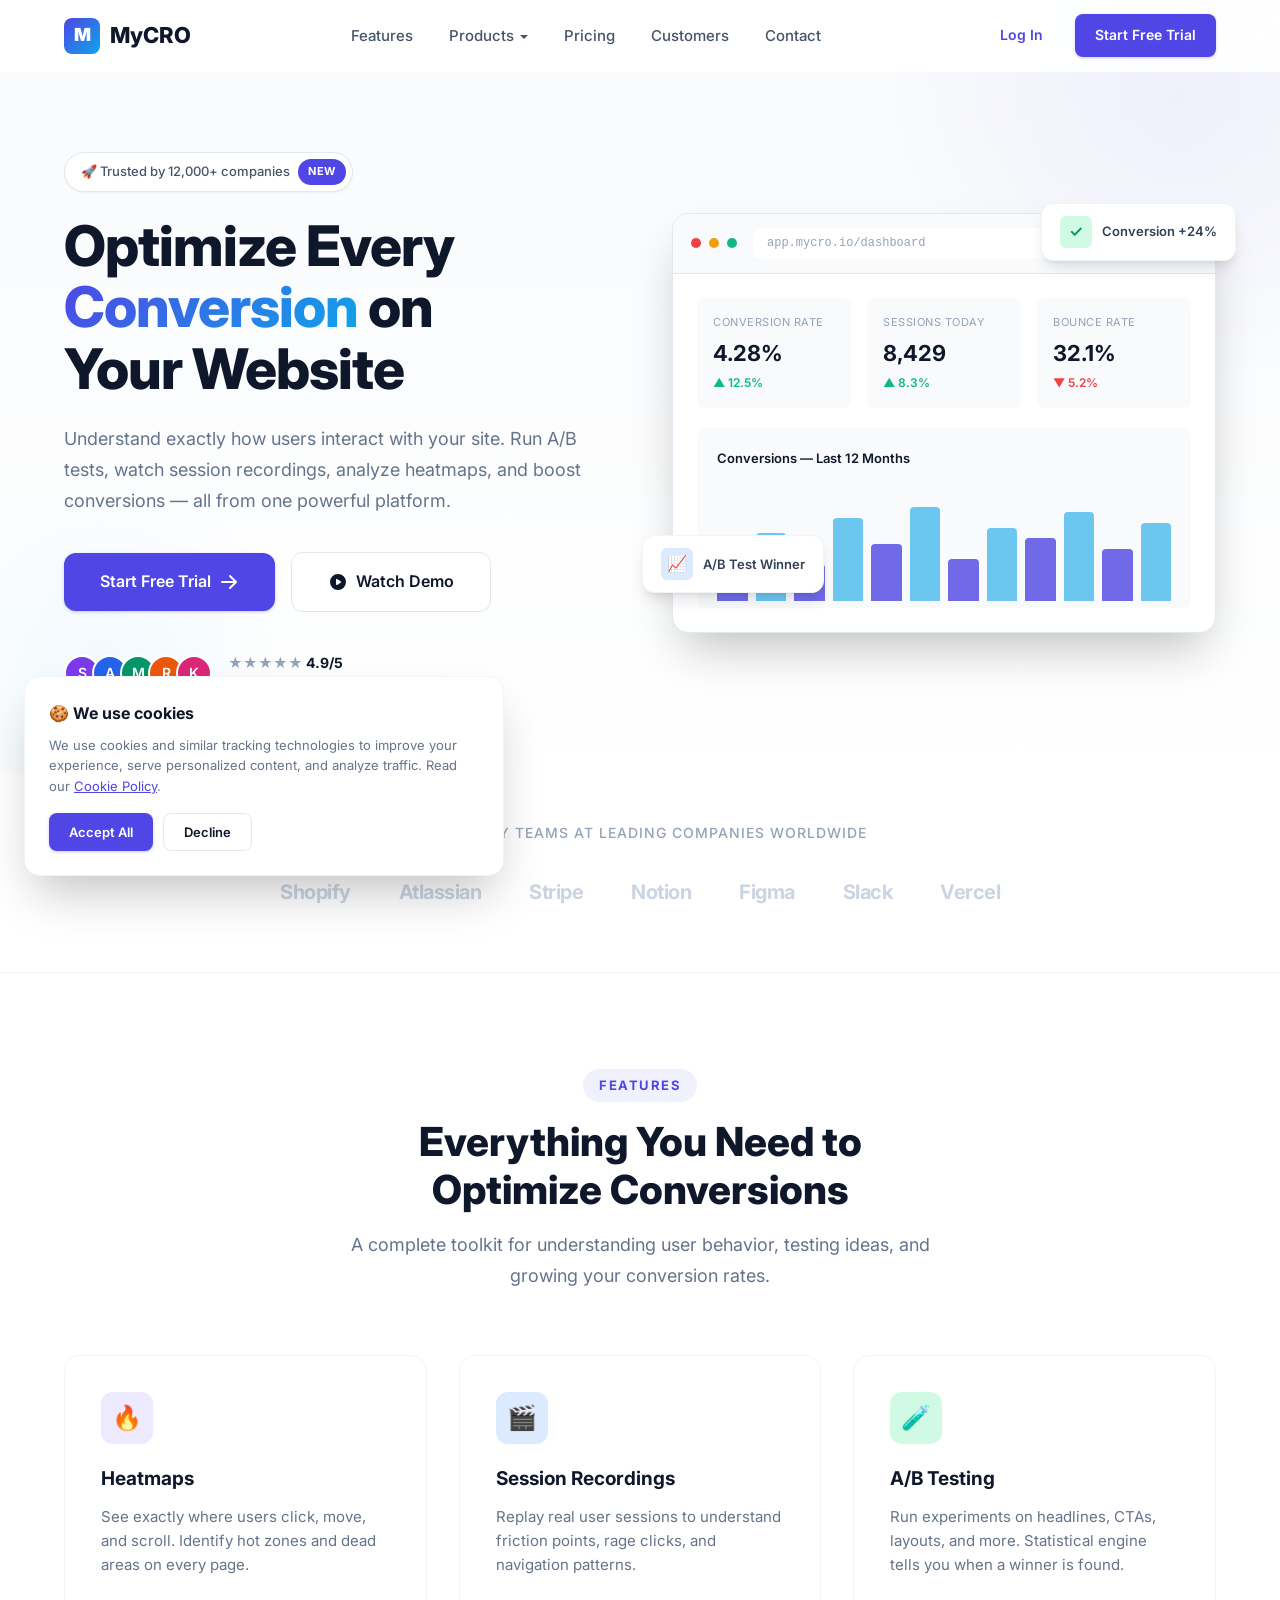
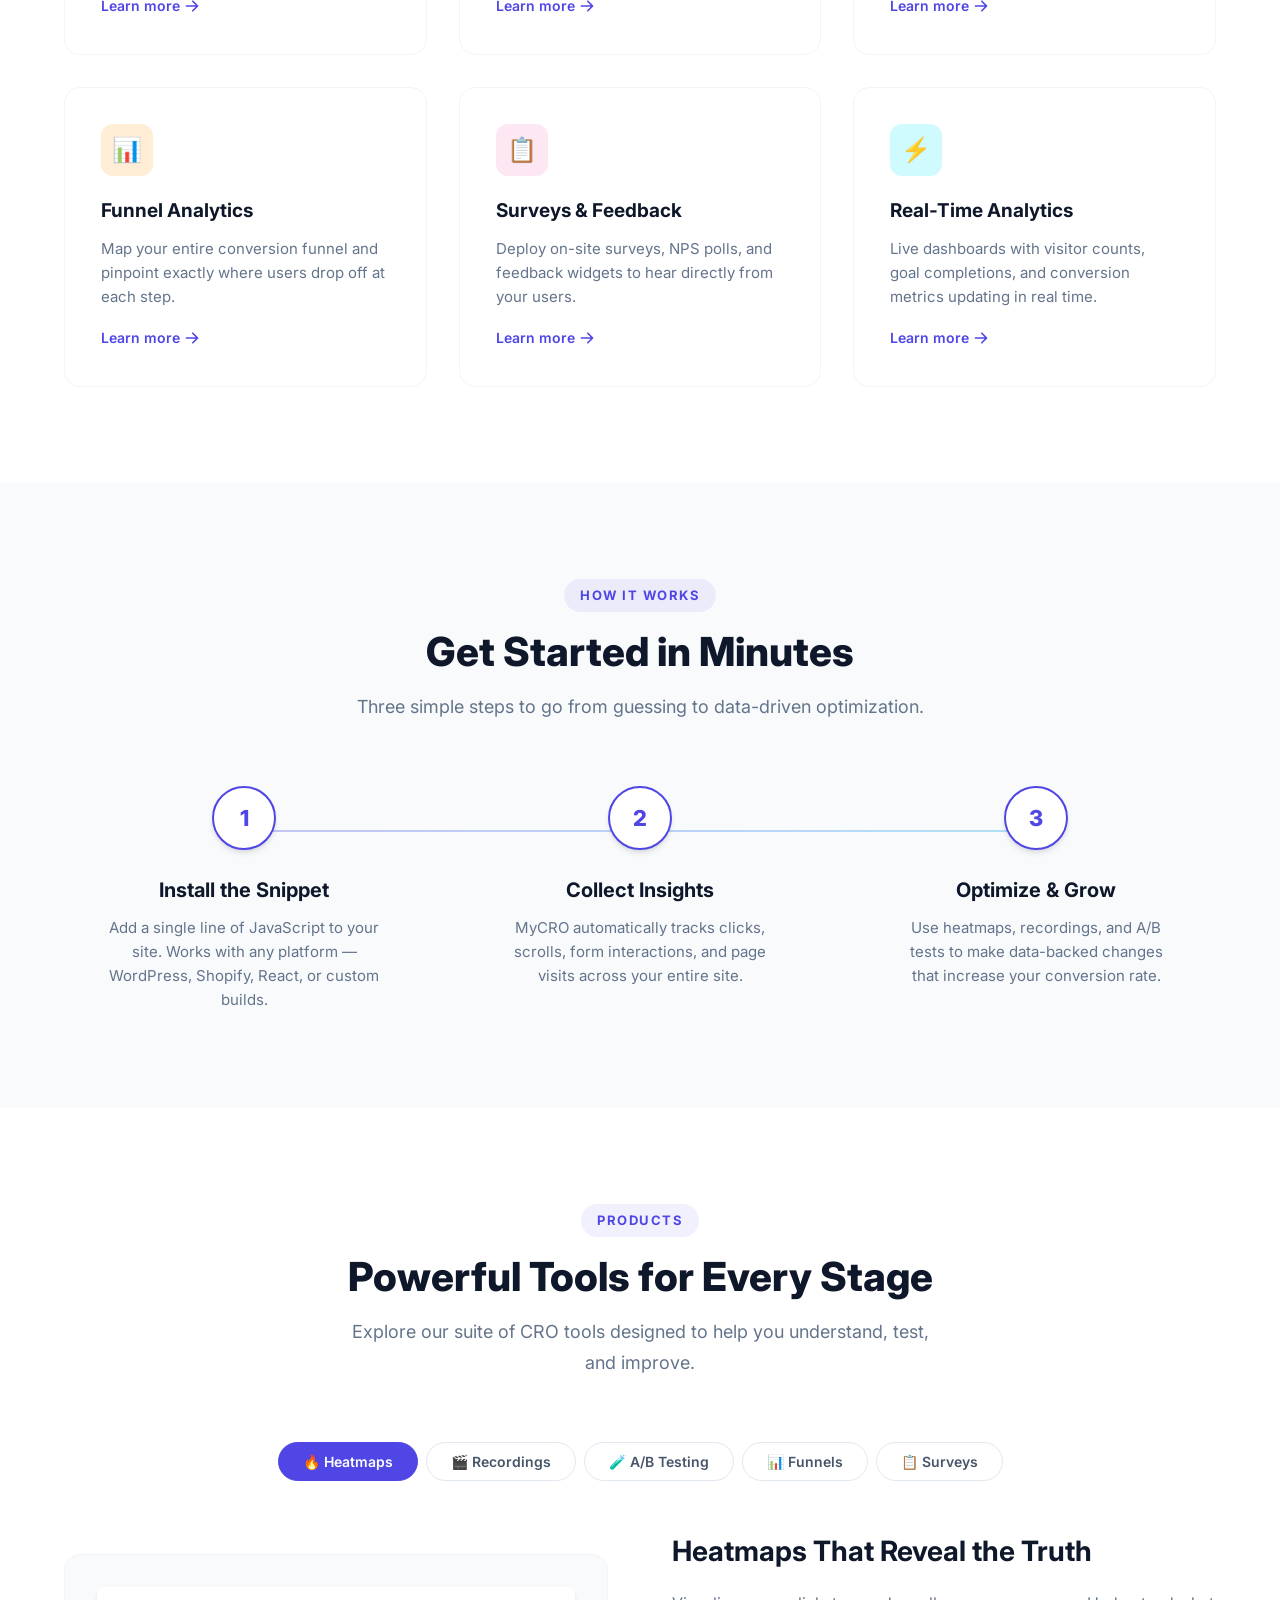
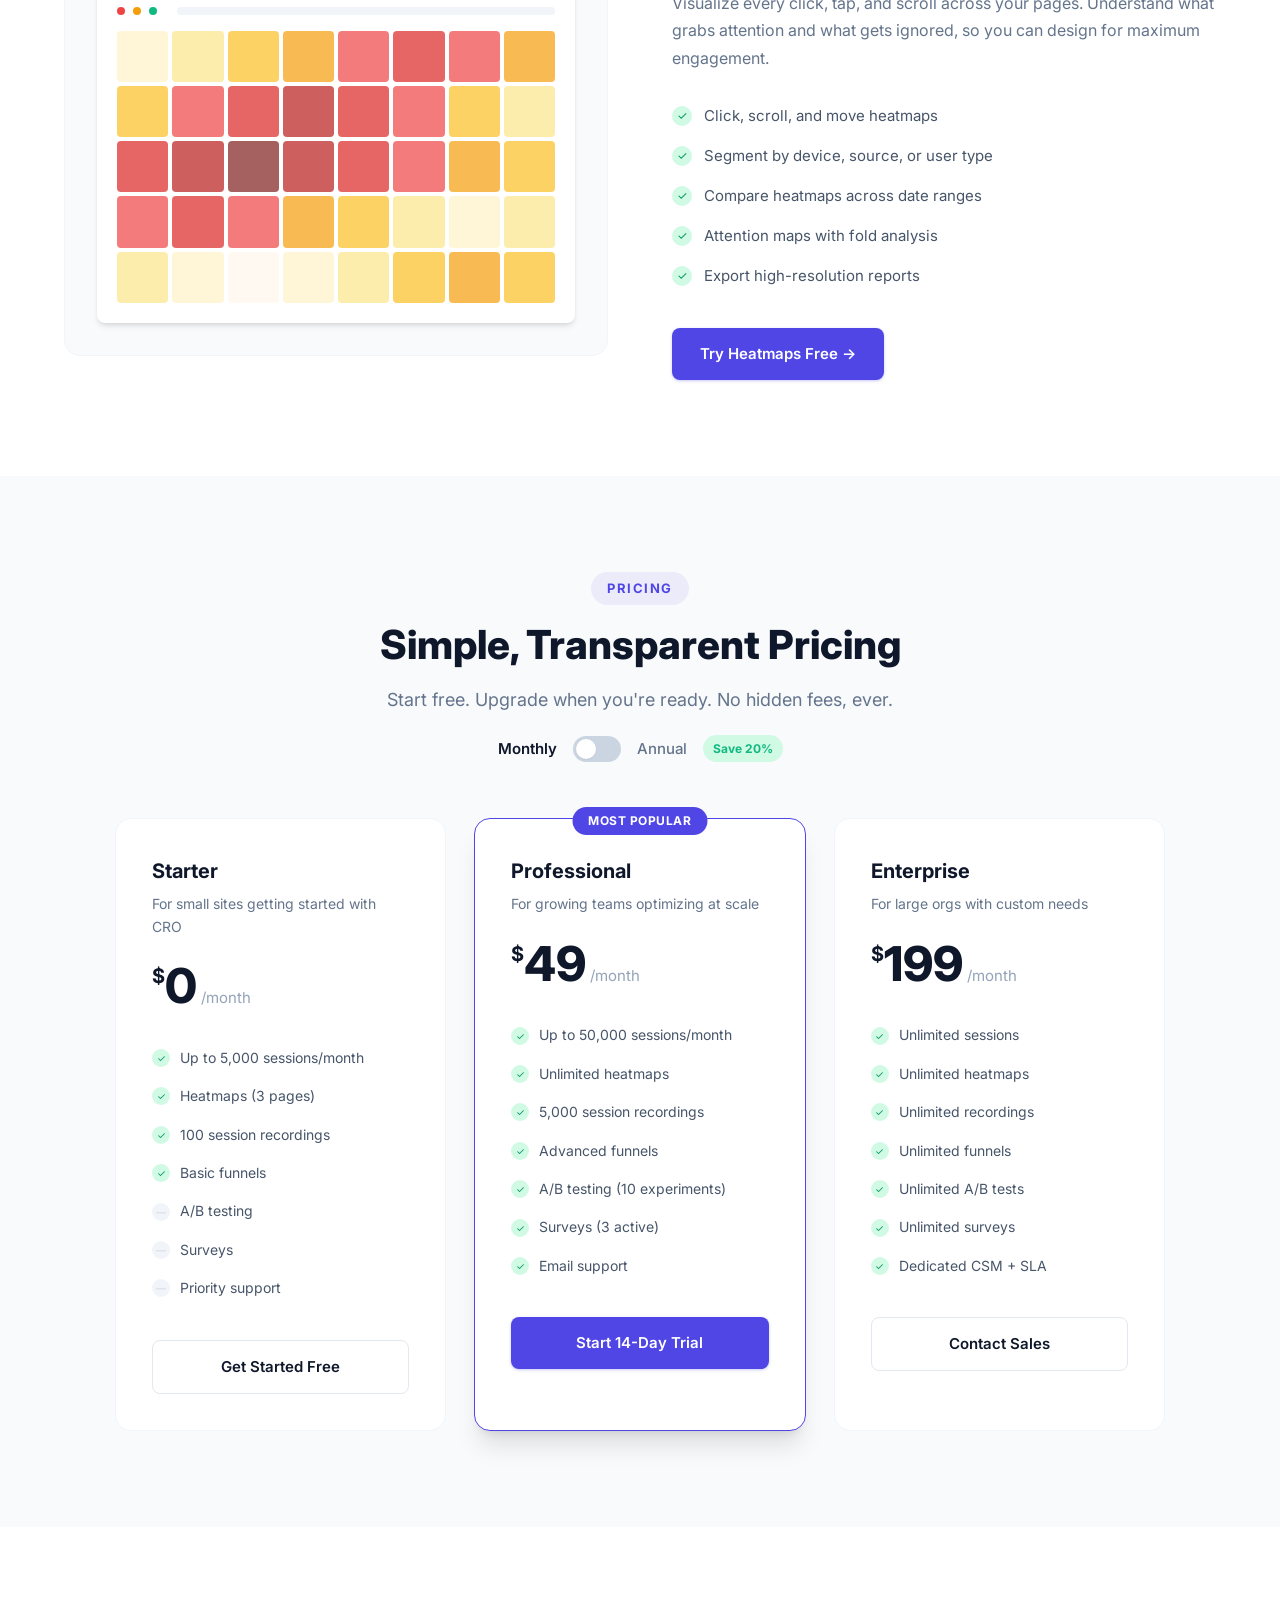
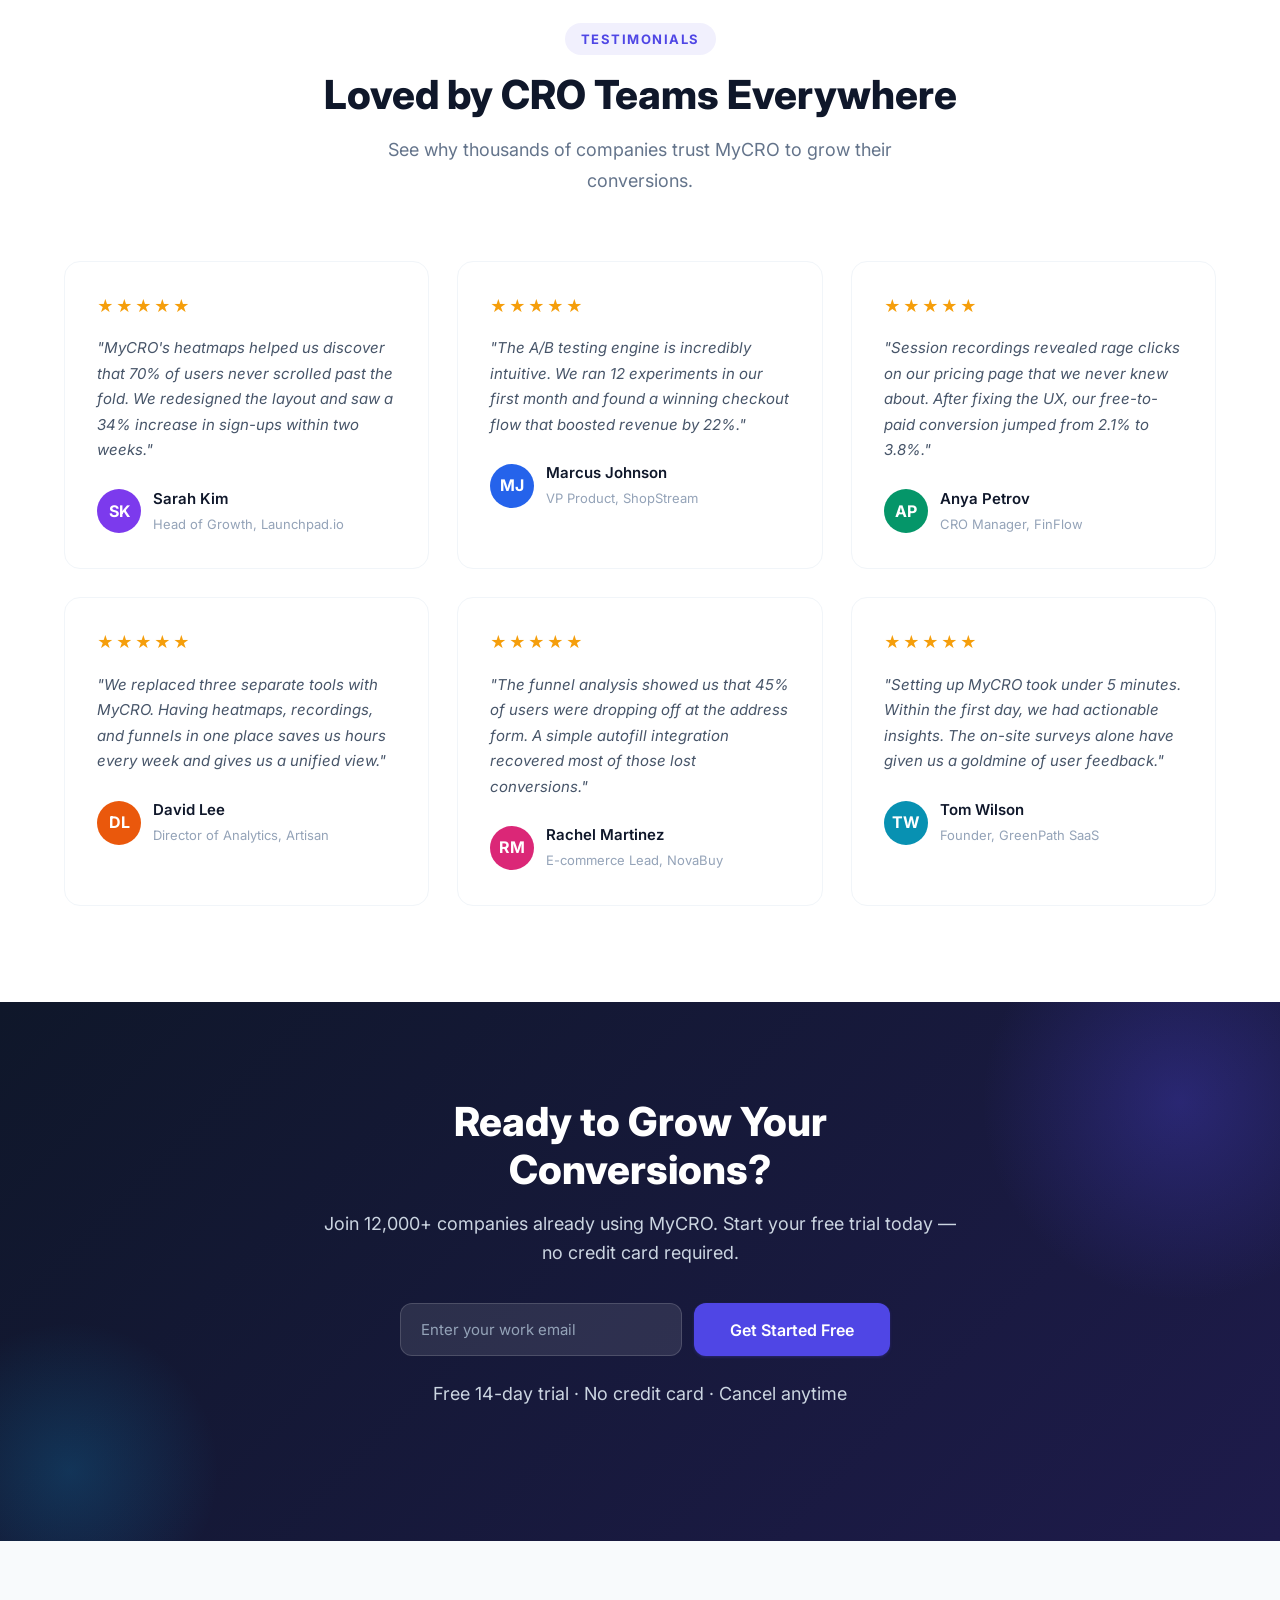
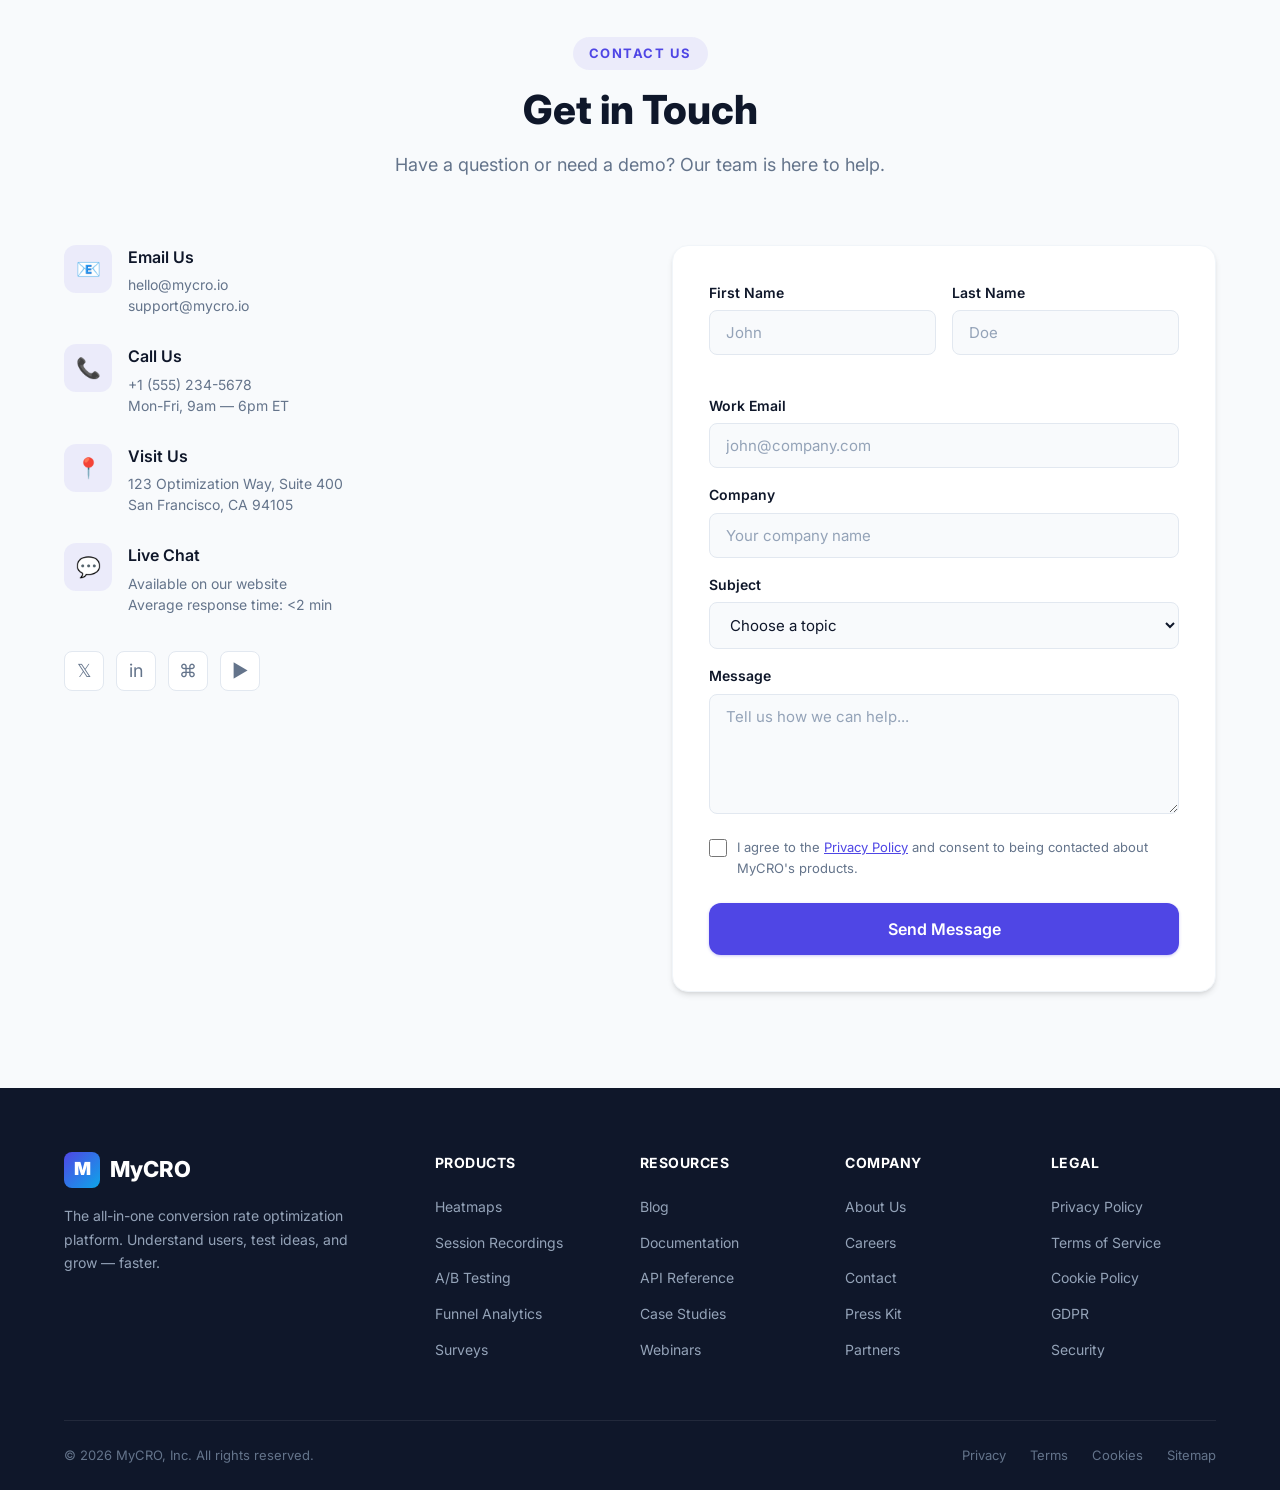
==== index.html @ 8eb02c1e "Add files via upload" ====
<!DOCTYPE html>
<html lang="en">
<head>
  <meta charset="UTF-8">
  <meta name="viewport" content="width=device-width, initial-scale=1.0">
  <meta name="description" content="MyCRO — The all-in-one conversion rate optimization platform. Heatmaps, A/B testing, session recordings, funnels & more to grow your business.">
  <meta name="keywords" content="CRO, conversion rate optimization, heatmaps, A/B testing, session recordings, analytics">
  <meta name="author" content="MyCRO">
  <title>MyCRO — Conversion Rate Optimization Platform</title>

  <!-- Favicon -->
  <link rel="icon" href="data:image/svg+xml,<svg xmlns='http://www.w3.org/2000/svg' viewBox='0 0 100 100'><rect rx='16' width='100' height='100' fill='%234f46e5'/><text x='50' y='68' font-size='52' font-weight='bold' text-anchor='middle' fill='white'>M</text></svg>">

  <!-- Google Fonts - Inter -->
  <link rel="preconnect" href="https://fonts.googleapis.com">
  <link rel="preconnect" href="https://fonts.gstatic.com" crossorigin>
  <link href="https://fonts.googleapis.com/css2?family=Inter:wght@400;500;600;700;800;900&display=swap" rel="stylesheet">

  <!-- Styles -->
  <link rel="stylesheet" href="css/styles.css">
</head>
<body>

  <!-- ========== HEADER ========== -->
  <header class="header" id="header">
    <div class="container">
      <a href="#" class="logo">
        <div class="logo-icon">M</div>
        MyCRO
      </a>

      <!-- Desktop Navigation -->
      <nav class="nav-desktop">
        <a href="#features">Features</a>
        <div class="nav-dropdown">
          <a href="#products">Products</a>
          <div class="nav-dropdown-menu">
            <a href="#products" data-tab-target="heatmaps">
              <div class="nav-dropdown-icon heatmap">🔥</div>
              <div class="nav-dropdown-text">
                <strong>Heatmaps</strong>
                <span>Visualize user clicks & scrolls</span>
              </div>
            </a>
            <a href="#products" data-tab-target="recordings">
              <div class="nav-dropdown-icon recordings">🎬</div>
              <div class="nav-dropdown-text">
                <strong>Session Recordings</strong>
                <span>Replay real user sessions</span>
              </div>
            </a>
            <a href="#products" data-tab-target="abtesting">
              <div class="nav-dropdown-icon ab-testing">🧪</div>
              <div class="nav-dropdown-text">
                <strong>A/B Testing</strong>
                <span>Test & optimize variations</span>
              </div>
            </a>
            <a href="#products" data-tab-target="funnels">
              <div class="nav-dropdown-icon funnels">📊</div>
              <div class="nav-dropdown-text">
                <strong>Funnel Analysis</strong>
                <span>Find conversion drop-offs</span>
              </div>
            </a>
            <a href="#products" data-tab-target="surveys">
              <div class="nav-dropdown-icon surveys">📋</div>
              <div class="nav-dropdown-text">
                <strong>Surveys & Feedback</strong>
                <span>Collect user insights</span>
              </div>
            </a>
          </div>
        </div>
        <a href="#pricing">Pricing</a>
        <a href="#testimonials">Customers</a>
        <a href="#contact">Contact</a>
      </nav>

      <!-- Header Actions -->
      <div class="header-actions">
        <a href="#" class="btn btn-ghost btn-sm">Log In</a>
        <a href="#contact" class="btn btn-primary btn-sm">Start Free Trial</a>
        <button class="mobile-menu-btn" aria-label="Toggle navigation">
          <span></span>
          <span></span>
          <span></span>
        </button>
      </div>
    </div>

    <!-- Mobile Navigation -->
    <nav class="nav-mobile">
      <a href="#features">Features</a>
      <a href="#products">Products</a>
      <a href="#pricing">Pricing</a>
      <a href="#testimonials">Customers</a>
      <a href="#contact">Contact</a>
      <a href="contact.html">Contact Page</a>
      <div class="mobile-cta">
        <a href="#" class="btn btn-secondary">Log In</a>
        <a href="#contact" class="btn btn-primary">Start Free Trial</a>
      </div>
    </nav>
  </header>

  <!-- ========== HERO ========== -->
  <section class="hero" id="home">
    <div class="container">
      <div class="hero-content">
        <div class="hero-text">
          <div class="hero-badge">
            🚀 Trusted by 12,000+ companies
            <span class="hero-badge-tag">New</span>
          </div>
          <h1>
            Optimize Every<br>
            <span class="gradient-text">Conversion</span> on<br>
            Your Website
          </h1>
          <p class="hero-description">
            Understand exactly how users interact with your site. Run A/B tests, 
            watch session recordings, analyze heatmaps, and boost conversions — all from one powerful platform.
          </p>
          <div class="hero-cta">
            <a href="#contact" class="btn btn-primary btn-lg">
              Start Free Trial
              <svg class="btn-icon" viewBox="0 0 20 20" fill="currentColor"><path fill-rule="evenodd" d="M10.293 3.293a1 1 0 011.414 0l6 6a1 1 0 010 1.414l-6 6a1 1 0 01-1.414-1.414L14.586 11H3a1 1 0 110-2h11.586l-4.293-4.293a1 1 0 010-1.414z" clip-rule="evenodd"/></svg>
            </a>
            <a href="#products" class="btn btn-secondary btn-lg">
              <svg class="btn-icon" viewBox="0 0 20 20" fill="currentColor"><path fill-rule="evenodd" d="M10 18a8 8 0 100-16 8 8 0 000 16zM9.555 7.168A1 1 0 008 8v4a1 1 0 001.555.832l3-2a1 1 0 000-1.664l-3-2z" clip-rule="evenodd"/></svg>
              Watch Demo
            </a>
          </div>
          <div class="hero-social-proof">
            <div class="hero-avatars">
              <div class="avatar" style="background: #7c3aed;">S</div>
              <div class="avatar" style="background: #2563eb;">A</div>
              <div class="avatar" style="background: #059669;">M</div>
              <div class="avatar" style="background: #ea580c;">R</div>
              <div class="avatar" style="background: #db2777;">K</div>
            </div>
            <div class="hero-social-proof-text">
              <strong><span class="hero-stars">★★★★★</span> 4.9/5</strong>
              <span>from 2,400+ reviews</span>
            </div>
          </div>
        </div>

        <!-- Hero Dashboard Visual -->
        <div class="hero-visual">
          <div class="hero-dashboard">
            <div class="hero-dashboard-topbar">
              <div class="hero-dashboard-dot"></div>
              <div class="hero-dashboard-dot"></div>
              <div class="hero-dashboard-dot"></div>
              <div class="hero-dashboard-url">app.mycro.io/dashboard</div>
            </div>
            <div class="hero-dashboard-body">
              <div class="dashboard-stats">
                <div class="dashboard-stat-card">
                  <div class="label">Conversion Rate</div>
                  <div class="value">4.28%</div>
                  <div class="change positive">▲ 12.5%</div>
                </div>
                <div class="dashboard-stat-card">
                  <div class="label">Sessions Today</div>
                  <div class="value">8,429</div>
                  <div class="change positive">▲ 8.3%</div>
                </div>
                <div class="dashboard-stat-card">
                  <div class="label">Bounce Rate</div>
                  <div class="value">32.1%</div>
                  <div class="change negative">▼ 5.2%</div>
                </div>
              </div>
              <div class="dashboard-chart">
                <div class="dashboard-chart-title">Conversions — Last 12 Months</div>
                <div class="chart-bars">
                  <div class="chart-bar primary" style="height:10%"></div>
                  <div class="chart-bar secondary" style="height:10%"></div>
                  <div class="chart-bar primary" style="height:10%"></div>
                  <div class="chart-bar secondary" style="height:10%"></div>
                  <div class="chart-bar primary" style="height:10%"></div>
                  <div class="chart-bar secondary" style="height:10%"></div>
                  <div class="chart-bar primary" style="height:10%"></div>
                  <div class="chart-bar secondary" style="height:10%"></div>
                  <div class="chart-bar primary" style="height:10%"></div>
                  <div class="chart-bar secondary" style="height:10%"></div>
                  <div class="chart-bar primary" style="height:10%"></div>
                  <div class="chart-bar secondary" style="height:10%"></div>
                </div>
              </div>
            </div>
          </div>
          <!-- Floating badges -->
          <div class="hero-float float-1">
            <div class="hero-float-icon green">✓</div>
            <span>Conversion +24%</span>
          </div>
          <div class="hero-float float-2">
            <div class="hero-float-icon blue">📈</div>
            <span>A/B Test Winner</span>
          </div>
        </div>
      </div>
    </div>
  </section>

  <!-- ========== BRANDS ========== -->
  <section class="brands">
    <div class="container">
      <p class="brands-title">Trusted by teams at leading companies worldwide</p>
      <div class="brands-grid">
        <div class="brand-logo">Shopify</div>
        <div class="brand-logo">Atlassian</div>
        <div class="brand-logo">Stripe</div>
        <div class="brand-logo">Notion</div>
        <div class="brand-logo">Figma</div>
        <div class="brand-logo">Slack</div>
        <div class="brand-logo">Vercel</div>
      </div>
    </div>
  </section>

  <!-- ========== FEATURES ========== -->
  <section class="features section" id="features">
    <div class="container">
      <div class="features-header fade-in">
        <span class="section-label">Features</span>
        <h2 class="section-title">Everything You Need to<br>Optimize Conversions</h2>
        <p class="section-subtitle mx-auto">
          A complete toolkit for understanding user behavior, testing ideas, and growing your conversion rates.
        </p>
      </div>

      <div class="features-grid stagger-children">
        <div class="feature-card fade-in">
          <div class="feature-icon purple">🔥</div>
          <h3>Heatmaps</h3>
          <p>See exactly where users click, move, and scroll. Identify hot zones and dead areas on every page.</p>
          <a href="#products" class="feature-link">
            Learn more
            <svg viewBox="0 0 20 20" fill="currentColor"><path fill-rule="evenodd" d="M10.293 3.293a1 1 0 011.414 0l6 6a1 1 0 010 1.414l-6 6a1 1 0 01-1.414-1.414L14.586 11H3a1 1 0 110-2h11.586l-4.293-4.293a1 1 0 010-1.414z" clip-rule="evenodd"/></svg>
          </a>
        </div>

        <div class="feature-card fade-in">
          <div class="feature-icon blue">🎬</div>
          <h3>Session Recordings</h3>
          <p>Replay real user sessions to understand friction points, rage clicks, and navigation patterns.</p>
          <a href="#products" class="feature-link">
            Learn more
            <svg viewBox="0 0 20 20" fill="currentColor"><path fill-rule="evenodd" d="M10.293 3.293a1 1 0 011.414 0l6 6a1 1 0 010 1.414l-6 6a1 1 0 01-1.414-1.414L14.586 11H3a1 1 0 110-2h11.586l-4.293-4.293a1 1 0 010-1.414z" clip-rule="evenodd"/></svg>
          </a>
        </div>

        <div class="feature-card fade-in">
          <div class="feature-icon green">🧪</div>
          <h3>A/B Testing</h3>
          <p>Run experiments on headlines, CTAs, layouts, and more. Statistical engine tells you when a winner is found.</p>
          <a href="#products" class="feature-link">
            Learn more
            <svg viewBox="0 0 20 20" fill="currentColor"><path fill-rule="evenodd" d="M10.293 3.293a1 1 0 011.414 0l6 6a1 1 0 010 1.414l-6 6a1 1 0 01-1.414-1.414L14.586 11H3a1 1 0 110-2h11.586l-4.293-4.293a1 1 0 010-1.414z" clip-rule="evenodd"/></svg>
          </a>
        </div>

        <div class="feature-card fade-in">
          <div class="feature-icon orange">📊</div>
          <h3>Funnel Analytics</h3>
          <p>Map your entire conversion funnel and pinpoint exactly where users drop off at each step.</p>
          <a href="#products" class="feature-link">
            Learn more
            <svg viewBox="0 0 20 20" fill="currentColor"><path fill-rule="evenodd" d="M10.293 3.293a1 1 0 011.414 0l6 6a1 1 0 010 1.414l-6 6a1 1 0 01-1.414-1.414L14.586 11H3a1 1 0 110-2h11.586l-4.293-4.293a1 1 0 010-1.414z" clip-rule="evenodd"/></svg>
          </a>
        </div>

        <div class="feature-card fade-in">
          <div class="feature-icon pink">📋</div>
          <h3>Surveys & Feedback</h3>
          <p>Deploy on-site surveys, NPS polls, and feedback widgets to hear directly from your users.</p>
          <a href="#products" class="feature-link">
            Learn more
            <svg viewBox="0 0 20 20" fill="currentColor"><path fill-rule="evenodd" d="M10.293 3.293a1 1 0 011.414 0l6 6a1 1 0 010 1.414l-6 6a1 1 0 01-1.414-1.414L14.586 11H3a1 1 0 110-2h11.586l-4.293-4.293a1 1 0 010-1.414z" clip-rule="evenodd"/></svg>
          </a>
        </div>

        <div class="feature-card fade-in">
          <div class="feature-icon cyan">⚡</div>
          <h3>Real-Time Analytics</h3>
          <p>Live dashboards with visitor counts, goal completions, and conversion metrics updating in real time.</p>
          <a href="#products" class="feature-link">
            Learn more
            <svg viewBox="0 0 20 20" fill="currentColor"><path fill-rule="evenodd" d="M10.293 3.293a1 1 0 011.414 0l6 6a1 1 0 010 1.414l-6 6a1 1 0 01-1.414-1.414L14.586 11H3a1 1 0 110-2h11.586l-4.293-4.293a1 1 0 010-1.414z" clip-rule="evenodd"/></svg>
          </a>
        </div>
      </div>
    </div>
  </section>

  <!-- ========== HOW IT WORKS ========== -->
  <section class="how-it-works section" id="how-it-works">
    <div class="container">
      <div class="how-it-works-header fade-in">
        <span class="section-label">How It Works</span>
        <h2 class="section-title">Get Started in Minutes</h2>
        <p class="section-subtitle mx-auto">
          Three simple steps to go from guessing to data-driven optimization.
        </p>
      </div>

      <div class="steps-grid">
        <div class="step-card fade-in">
          <div class="step-number">1</div>
          <h3>Install the Snippet</h3>
          <p>Add a single line of JavaScript to your site. Works with any platform — WordPress, Shopify, React, or custom builds.</p>
        </div>
        <div class="step-card fade-in">
          <div class="step-number">2</div>
          <h3>Collect Insights</h3>
          <p>MyCRO automatically tracks clicks, scrolls, form interactions, and page visits across your entire site.</p>
        </div>
        <div class="step-card fade-in">
          <div class="step-number">3</div>
          <h3>Optimize & Grow</h3>
          <p>Use heatmaps, recordings, and A/B tests to make data-backed changes that increase your conversion rate.</p>
        </div>
      </div>
    </div>
  </section>

  <!-- ========== PRODUCTS ========== -->
  <section class="products section" id="products">
    <div class="container">
      <div class="products-header fade-in">
        <span class="section-label">Products</span>
        <h2 class="section-title">Powerful Tools for Every Stage</h2>
        <p class="section-subtitle mx-auto">
          Explore our suite of CRO tools designed to help you understand, test, and improve.
        </p>
      </div>

      <!-- Product Tabs -->
      <div class="products-tabs fade-in">
        <button class="product-tab active" data-tab="heatmaps">🔥 Heatmaps</button>
        <button class="product-tab" data-tab="recordings">🎬 Recordings</button>
        <button class="product-tab" data-tab="abtesting">🧪 A/B Testing</button>
        <button class="product-tab" data-tab="funnels">📊 Funnels</button>
        <button class="product-tab" data-tab="surveys">📋 Surveys</button>
      </div>

      <!-- Heatmaps Content -->
      <div class="product-content active" data-tab="heatmaps">
        <div class="product-visual fade-in-left">
          <div class="product-mockup">
            <div class="heatmap-mockup">
              <div class="heatmap-mockup-header">
                <div class="heatmap-dot" style="background:#ef4444;"></div>
                <div class="heatmap-dot" style="background:#f59e0b;"></div>
                <div class="heatmap-dot" style="background:#10b981;"></div>
                <div class="heatmap-bar" style="flex:1; margin-left:12px;"></div>
              </div>
              <div class="heatmap-grid">
                <div class="heatmap-cell" style="background:#fef3c7;"></div>
                <div class="heatmap-cell" style="background:#fde68a;"></div>
                <div class="heatmap-cell" style="background:#fbbf24;"></div>
                <div class="heatmap-cell" style="background:#f59e0b;"></div>
                <div class="heatmap-cell" style="background:#ef4444;"></div>
                <div class="heatmap-cell" style="background:#dc2626;"></div>
                <div class="heatmap-cell" style="background:#ef4444;"></div>
                <div class="heatmap-cell" style="background:#f59e0b;"></div>
                <div class="heatmap-cell" style="background:#fbbf24;"></div>
                <div class="heatmap-cell" style="background:#ef4444;"></div>
                <div class="heatmap-cell" style="background:#dc2626;"></div>
                <div class="heatmap-cell" style="background:#b91c1c;"></div>
                <div class="heatmap-cell" style="background:#dc2626;"></div>
                <div class="heatmap-cell" style="background:#ef4444;"></div>
                <div class="heatmap-cell" style="background:#fbbf24;"></div>
                <div class="heatmap-cell" style="background:#fde68a;"></div>
                <div class="heatmap-cell" style="background:#dc2626;"></div>
                <div class="heatmap-cell" style="background:#b91c1c;"></div>
                <div class="heatmap-cell" style="background:#7f1d1d;"></div>
                <div class="heatmap-cell" style="background:#b91c1c;"></div>
                <div class="heatmap-cell" style="background:#dc2626;"></div>
                <div class="heatmap-cell" style="background:#ef4444;"></div>
                <div class="heatmap-cell" style="background:#f59e0b;"></div>
                <div class="heatmap-cell" style="background:#fbbf24;"></div>
                <div class="heatmap-cell" style="background:#ef4444;"></div>
                <div class="heatmap-cell" style="background:#dc2626;"></div>
                <div class="heatmap-cell" style="background:#ef4444;"></div>
                <div class="heatmap-cell" style="background:#f59e0b;"></div>
                <div class="heatmap-cell" style="background:#fbbf24;"></div>
                <div class="heatmap-cell" style="background:#fde68a;"></div>
                <div class="heatmap-cell" style="background:#fef3c7;"></div>
                <div class="heatmap-cell" style="background:#fde68a;"></div>
                <div class="heatmap-cell" style="background:#fde68a;"></div>
                <div class="heatmap-cell" style="background:#fef3c7;"></div>
                <div class="heatmap-cell" style="background:#fff7ed;"></div>
                <div class="heatmap-cell" style="background:#fef3c7;"></div>
                <div class="heatmap-cell" style="background:#fde68a;"></div>
                <div class="heatmap-cell" style="background:#fbbf24;"></div>
                <div class="heatmap-cell" style="background:#f59e0b;"></div>
                <div class="heatmap-cell" style="background:#fbbf24;"></div>
              </div>
            </div>
          </div>
        </div>
        <div class="product-info fade-in-right">
          <h3>Heatmaps That Reveal the Truth</h3>
          <p>Visualize every click, tap, and scroll across your pages. Understand what grabs attention and what gets ignored, so you can design for maximum engagement.</p>
          <ul class="product-features-list">
            <li><span class="check-icon">✓</span> Click, scroll, and move heatmaps</li>
            <li><span class="check-icon">✓</span> Segment by device, source, or user type</li>
            <li><span class="check-icon">✓</span> Compare heatmaps across date ranges</li>
            <li><span class="check-icon">✓</span> Attention maps with fold analysis</li>
            <li><span class="check-icon">✓</span> Export high-resolution reports</li>
          </ul>
          <a href="#contact" class="btn btn-primary">Try Heatmaps Free →</a>
        </div>
      </div>

      <!-- Recordings Content -->
      <div class="product-content" data-tab="recordings">
        <div class="product-visual fade-in-left">
          <div class="product-mockup">
            <div style="background:#fff; border-radius:8px; padding:20px; box-shadow:0 2px 8px rgba(0,0,0,0.08);">
              <div style="display:flex; align-items:center; gap:12px; margin-bottom:16px;">
                <div style="width:48px;height:48px;border-radius:50%;background:#dbeafe;display:flex;align-items:center;justify-content:center;font-size:20px;">▶</div>
                <div>
                  <div style="font-weight:700;font-size:14px;color:#0f172a;">Session #28,491</div>
                  <div style="font-size:12px;color:#94a3b8;">Chrome · macOS · 3m 42s</div>
                </div>
                <div style="margin-left:auto;background:#d1fae5;color:#059669;font-size:11px;padding:4px 10px;border-radius:99px;font-weight:600;">Converted</div>
              </div>
              <div style="background:#f1f5f9;border-radius:6px;height:8px;margin-bottom:12px;overflow:hidden;">
                <div style="background:linear-gradient(90deg,#4f46e5,#0ea5e9);height:100%;width:72%;border-radius:6px;"></div>
              </div>
              <div style="display:flex;gap:8px;flex-wrap:wrap;">
                <div style="background:#f1f5f9;border-radius:4px;padding:6px 12px;font-size:11px;color:#475569;">🏠 Home</div>
                <div style="background:#f1f5f9;border-radius:4px;padding:6px 12px;font-size:11px;color:#475569;">→</div>
                <div style="background:#f1f5f9;border-radius:4px;padding:6px 12px;font-size:11px;color:#475569;">💰 Pricing</div>
                <div style="background:#f1f5f9;border-radius:4px;padding:6px 12px;font-size:11px;color:#475569;">→</div>
                <div style="background:#d1fae5;border-radius:4px;padding:6px 12px;font-size:11px;color:#059669;font-weight:600;">✓ Checkout</div>
              </div>
            </div>
          </div>
        </div>
        <div class="product-info fade-in-right">
          <h3>Watch Real Users Navigate Your Site</h3>
          <p>Session recordings let you see every mouse movement, click, scroll, and page transition. Spot usability issues before they cost you conversions.</p>
          <ul class="product-features-list">
            <li><span class="check-icon">✓</span> Auto-record all visitor sessions</li>
            <li><span class="check-icon">✓</span> Rage click & dead click detection</li>
            <li><span class="check-icon">✓</span> Filter by behavior, URL, or events</li>
            <li><span class="check-icon">✓</span> Privacy-first with auto-masking</li>
            <li><span class="check-icon">✓</span> Tag & share sessions with your team</li>
          </ul>
          <a href="#contact" class="btn btn-primary">Try Recordings Free →</a>
        </div>
      </div>

      <!-- A/B Testing Content -->
      <div class="product-content" data-tab="abtesting">
        <div class="product-visual fade-in-left">
          <div class="product-mockup">
            <div style="background:#fff; border-radius:8px; padding:20px; box-shadow:0 2px 8px rgba(0,0,0,0.08);">
              <div style="font-weight:700;font-size:14px;color:#0f172a;margin-bottom:16px;">Experiment: CTA Button Color</div>
              <div style="display:grid;grid-template-columns:1fr 1fr;gap:16px;">
                <div style="background:#f1f5f9;border-radius:8px;padding:16px;text-align:center;">
                  <div style="font-size:12px;color:#94a3b8;margin-bottom:8px;">CONTROL (A)</div>
                  <div style="background:#4f46e5;color:white;padding:10px;border-radius:6px;font-weight:600;font-size:13px;">Sign Up Now</div>
                  <div style="font-size:24px;font-weight:800;color:#0f172a;margin-top:12px;">3.2%</div>
                  <div style="font-size:11px;color:#94a3b8;">1,247 visitors</div>
                </div>
                <div style="background:#f0fdf4;border:2px solid #10b981;border-radius:8px;padding:16px;text-align:center;">
                  <div style="font-size:12px;color:#059669;margin-bottom:8px;font-weight:600;">🏆 WINNER (B)</div>
                  <div style="background:#059669;color:white;padding:10px;border-radius:6px;font-weight:600;font-size:13px;">Start Free Trial</div>
                  <div style="font-size:24px;font-weight:800;color:#0f172a;margin-top:12px;">4.8%</div>
                  <div style="font-size:11px;color:#059669;font-weight:600;">+50% uplift</div>
                </div>
              </div>
              <div style="margin-top:16px;font-size:12px;color:#64748b;text-align:center;">
                Statistical significance: <strong style="color:#059669;">98.7%</strong> · 14 days running
              </div>
            </div>
          </div>
        </div>
        <div class="product-info fade-in-right">
          <h3>Test Ideas with Confidence</h3>
          <p>Our visual editor makes it easy to create variations without code. The Bayesian stats engine tells you when you have a winner — no guesswork needed.</p>
          <ul class="product-features-list">
            <li><span class="check-icon">✓</span> Visual WYSIWYG editor</li>
            <li><span class="check-icon">✓</span> Multi-variate & split URL tests</li>
            <li><span class="check-icon">✓</span> Bayesian statistical engine</li>
            <li><span class="check-icon">✓</span> Audience targeting & scheduling</li>
            <li><span class="check-icon">✓</span> Revenue & goal tracking</li>
          </ul>
          <a href="#contact" class="btn btn-primary">Try A/B Testing Free →</a>
        </div>
      </div>

      <!-- Funnels Content -->
      <div class="product-content" data-tab="funnels">
        <div class="product-visual fade-in-left">
          <div class="product-mockup">
            <div style="background:#fff; border-radius:8px; padding:20px; box-shadow:0 2px 8px rgba(0,0,0,0.08);">
              <div style="font-weight:700;font-size:14px;color:#0f172a;margin-bottom:16px;">Checkout Funnel — Last 30 days</div>
              <div style="display:flex; flex-direction:column; gap:8px;">
                <div style="display:flex;align-items:center;gap:12px;">
                  <div style="font-size:12px;color:#64748b;width:100px;">Landing Page</div>
                  <div style="flex:1;background:#e2e8f0;border-radius:4px;height:28px;overflow:hidden;">
                    <div style="width:100%;height:100%;background:#4f46e5;border-radius:4px;display:flex;align-items:center;padding:0 10px;">
                      <span style="color:white;font-size:11px;font-weight:600;">12,480</span>
                    </div>
                  </div>
                  <div style="font-size:12px;color:#0f172a;font-weight:600;width:50px;">100%</div>
                </div>
                <div style="display:flex;align-items:center;gap:12px;">
                  <div style="font-size:12px;color:#64748b;width:100px;">Product Page</div>
                  <div style="flex:1;background:#e2e8f0;border-radius:4px;height:28px;overflow:hidden;">
                    <div style="width:68%;height:100%;background:#7c3aed;border-radius:4px;display:flex;align-items:center;padding:0 10px;">
                      <span style="color:white;font-size:11px;font-weight:600;">8,486</span>
                    </div>
                  </div>
                  <div style="font-size:12px;color:#ef4444;font-weight:600;width:50px;">-32%</div>
                </div>
                <div style="display:flex;align-items:center;gap:12px;">
                  <div style="font-size:12px;color:#64748b;width:100px;">Add to Cart</div>
                  <div style="flex:1;background:#e2e8f0;border-radius:4px;height:28px;overflow:hidden;">
                    <div style="width:35%;height:100%;background:#2563eb;border-radius:4px;display:flex;align-items:center;padding:0 10px;">
                      <span style="color:white;font-size:11px;font-weight:600;">4,368</span>
                    </div>
                  </div>
                  <div style="font-size:12px;color:#ef4444;font-weight:600;width:50px;">-49%</div>
                </div>
                <div style="display:flex;align-items:center;gap:12px;">
                  <div style="font-size:12px;color:#64748b;width:100px;">Checkout</div>
                  <div style="flex:1;background:#e2e8f0;border-radius:4px;height:28px;overflow:hidden;">
                    <div style="width:18%;height:100%;background:#0ea5e9;border-radius:4px;display:flex;align-items:center;padding:0 10px;">
                      <span style="color:white;font-size:11px;font-weight:600;">2,246</span>
                    </div>
                  </div>
                  <div style="font-size:12px;color:#ef4444;font-weight:600;width:50px;">-49%</div>
                </div>
                <div style="display:flex;align-items:center;gap:12px;">
                  <div style="font-size:12px;color:#64748b;width:100px;">Purchase</div>
                  <div style="flex:1;background:#e2e8f0;border-radius:4px;height:28px;overflow:hidden;">
                    <div style="width:12%;height:100%;background:#10b981;border-radius:4px;display:flex;align-items:center;padding:0 10px;">
                      <span style="color:white;font-size:11px;font-weight:600;">1,497</span>
                    </div>
                  </div>
                  <div style="font-size:12px;color:#059669;font-weight:600;width:50px;">12%</div>
                </div>
              </div>
            </div>
          </div>
        </div>
        <div class="product-info fade-in-right">
          <h3>Find Where Conversions Leak</h3>
          <p>Build custom funnels to track how users move through your conversion flow. Know exactly which step loses the most visitors and why.</p>
          <ul class="product-features-list">
            <li><span class="check-icon">✓</span> Visual funnel builder</li>
            <li><span class="check-icon">✓</span> Step-by-step drop-off analysis</li>
            <li><span class="check-icon">✓</span> Segment by user attributes</li>
            <li><span class="check-icon">✓</span> Connect recordings to funnel steps</li>
            <li><span class="check-icon">✓</span> Goal-based conversion tracking</li>
          </ul>
          <a href="#contact" class="btn btn-primary">Try Funnels Free →</a>
        </div>
      </div>

      <!-- Surveys Content -->
      <div class="product-content" data-tab="surveys">
        <div class="product-visual fade-in-left">
          <div class="product-mockup">
            <div style="background:#fff; border-radius:8px; padding:20px; box-shadow:0 2px 8px rgba(0,0,0,0.08);">
              <div style="font-weight:700;font-size:14px;color:#0f172a;margin-bottom:4px;">How likely are you to recommend us?</div>
              <div style="font-size:12px;color:#94a3b8;margin-bottom:16px;">NPS Survey · 847 responses</div>
              <div style="display:flex;gap:4px;margin-bottom:16px;">
                <div style="flex:1;text-align:center;padding:8px 4px;background:#fee2e2;border-radius:4px;font-size:11px;color:#dc2626;font-weight:600;">0</div>
                <div style="flex:1;text-align:center;padding:8px 4px;background:#fee2e2;border-radius:4px;font-size:11px;color:#dc2626;font-weight:600;">1</div>
                <div style="flex:1;text-align:center;padding:8px 4px;background:#fef3c7;border-radius:4px;font-size:11px;color:#d97706;font-weight:600;">2</div>
                <div style="flex:1;text-align:center;padding:8px 4px;background:#fef3c7;border-radius:4px;font-size:11px;color:#d97706;font-weight:600;">3</div>
                <div style="flex:1;text-align:center;padding:8px 4px;background:#fef3c7;border-radius:4px;font-size:11px;color:#d97706;font-weight:600;">4</div>
                <div style="flex:1;text-align:center;padding:8px 4px;background:#fef3c7;border-radius:4px;font-size:11px;color:#d97706;font-weight:600;">5</div>
                <div style="flex:1;text-align:center;padding:8px 4px;background:#fef3c7;border-radius:4px;font-size:11px;color:#d97706;font-weight:600;">6</div>
                <div style="flex:1;text-align:center;padding:8px 4px;background:#ecfdf5;border-radius:4px;font-size:11px;color:#059669;font-weight:600;">7</div>
                <div style="flex:1;text-align:center;padding:8px 4px;background:#ecfdf5;border-radius:4px;font-size:11px;color:#059669;font-weight:600;">8</div>
                <div style="flex:1;text-align:center;padding:8px 4px;background:#d1fae5;border-radius:4px;font-size:11px;color:#059669;font-weight:700;">9</div>
                <div style="flex:1;text-align:center;padding:8px 4px;background:#bbf7d0;border:2px solid #10b981;border-radius:4px;font-size:11px;color:#059669;font-weight:700;">10</div>
              </div>
              <div style="display:flex;justify-content:space-between;margin-top:12px;">
                <div style="text-align:center;">
                  <div style="font-size:20px;font-weight:800;color:#059669;">72</div>
                  <div style="font-size:11px;color:#64748b;">NPS Score</div>
                </div>
                <div style="text-align:center;">
                  <div style="font-size:20px;font-weight:800;color:#0f172a;">78%</div>
                  <div style="font-size:11px;color:#64748b;">Promoters</div>
                </div>
                <div style="text-align:center;">
                  <div style="font-size:20px;font-weight:800;color:#f59e0b;">16%</div>
                  <div style="font-size:11px;color:#64748b;">Passives</div>
                </div>
                <div style="text-align:center;">
                  <div style="font-size:20px;font-weight:800;color:#ef4444;">6%</div>
                  <div style="font-size:11px;color:#64748b;">Detractors</div>
                </div>
              </div>
            </div>
          </div>
        </div>
        <div class="product-info fade-in-right">
          <h3>Hear Directly From Your Users</h3>
          <p>Launch targeted surveys to understand user intent, satisfaction, and pain points. Collect qualitative insights to complement your quantitative data.</p>
          <ul class="product-features-list">
            <li><span class="check-icon">✓</span> NPS, CSAT, and custom surveys</li>
            <li><span class="check-icon">✓</span> Trigger on exit intent or time on page</li>
            <li><span class="check-icon">✓</span> Multi-step questionnaire builder</li>
            <li><span class="check-icon">✓</span> Response analytics & word clouds</li>
            <li><span class="check-icon">✓</span> Embed anywhere or use slide-ins</li>
          </ul>
          <a href="#contact" class="btn btn-primary">Try Surveys Free →</a>
        </div>
      </div>
    </div>
  </section>

  <!-- ========== PRICING ========== -->
  <section class="pricing section" id="pricing">
    <div class="container">
      <div class="pricing-header fade-in">
        <span class="section-label">Pricing</span>
        <h2 class="section-title">Simple, Transparent Pricing</h2>
        <p class="section-subtitle mx-auto">Start free. Upgrade when you're ready. No hidden fees, ever.</p>
      </div>

      <div class="pricing-toggle fade-in">
        <span class="pricing-toggle-label active" data-period="monthly">Monthly</span>
        <div class="pricing-switch" role="button" tabindex="0" aria-label="Toggle annual pricing"></div>
        <span class="pricing-toggle-label" data-period="annual">Annual</span>
        <span class="pricing-save-badge">Save 20%</span>
      </div>

      <div class="pricing-grid stagger-children">
        <!-- Starter -->
        <div class="pricing-card fade-in">
          <div class="pricing-card-header">
            <h3>Starter</h3>
            <p>For small sites getting started with CRO</p>
          </div>
          <div class="pricing-amount">
            <span class="price-monthly">
              <span class="currency">$</span><span class="price">0</span><span class="period">/month</span>
            </span>
            <span class="price-annual" style="display:none;">
              <span class="currency">$</span><span class="price">0</span><span class="period">/month</span>
            </span>
          </div>
          <ul class="pricing-features">
            <li><span class="check included">✓</span> Up to 5,000 sessions/month</li>
            <li><span class="check included">✓</span> Heatmaps (3 pages)</li>
            <li><span class="check included">✓</span> 100 session recordings</li>
            <li><span class="check included">✓</span> Basic funnels</li>
            <li><span class="check not-included">—</span> A/B testing</li>
            <li><span class="check not-included">—</span> Surveys</li>
            <li><span class="check not-included">—</span> Priority support</li>
          </ul>
          <a href="#contact" class="btn btn-secondary">Get Started Free</a>
        </div>

        <!-- Pro -->
        <div class="pricing-card popular fade-in">
          <div class="pricing-popular-badge">Most Popular</div>
          <div class="pricing-card-header">
            <h3>Professional</h3>
            <p>For growing teams optimizing at scale</p>
          </div>
          <div class="pricing-amount">
            <span class="price-monthly">
              <span class="currency">$</span><span class="price">49</span><span class="period">/month</span>
            </span>
            <span class="price-annual" style="display:none;">
              <span class="currency">$</span><span class="price">39</span><span class="period">/month</span>
            </span>
          </div>
          <ul class="pricing-features">
            <li><span class="check included">✓</span> Up to 50,000 sessions/month</li>
            <li><span class="check included">✓</span> Unlimited heatmaps</li>
            <li><span class="check included">✓</span> 5,000 session recordings</li>
            <li><span class="check included">✓</span> Advanced funnels</li>
            <li><span class="check included">✓</span> A/B testing (10 experiments)</li>
            <li><span class="check included">✓</span> Surveys (3 active)</li>
            <li><span class="check included">✓</span> Email support</li>
          </ul>
          <a href="#contact" class="btn btn-primary">Start 14-Day Trial</a>
        </div>

        <!-- Enterprise -->
        <div class="pricing-card fade-in">
          <div class="pricing-card-header">
            <h3>Enterprise</h3>
            <p>For large orgs with custom needs</p>
          </div>
          <div class="pricing-amount">
            <span class="price-monthly">
              <span class="currency">$</span><span class="price">199</span><span class="period">/month</span>
            </span>
            <span class="price-annual" style="display:none;">
              <span class="currency">$</span><span class="price">159</span><span class="period">/month</span>
            </span>
          </div>
          <ul class="pricing-features">
            <li><span class="check included">✓</span> Unlimited sessions</li>
            <li><span class="check included">✓</span> Unlimited heatmaps</li>
            <li><span class="check included">✓</span> Unlimited recordings</li>
            <li><span class="check included">✓</span> Unlimited funnels</li>
            <li><span class="check included">✓</span> Unlimited A/B tests</li>
            <li><span class="check included">✓</span> Unlimited surveys</li>
            <li><span class="check included">✓</span> Dedicated CSM + SLA</li>
          </ul>
          <a href="#contact" class="btn btn-secondary">Contact Sales</a>
        </div>
      </div>
    </div>
  </section>

  <!-- ========== TESTIMONIALS ========== -->
  <section class="testimonials section" id="testimonials">
    <div class="container">
      <div class="testimonials-header fade-in">
        <span class="section-label">Testimonials</span>
        <h2 class="section-title">Loved by CRO Teams Everywhere</h2>
        <p class="section-subtitle mx-auto">
          See why thousands of companies trust MyCRO to grow their conversions.
        </p>
      </div>

      <div class="testimonials-grid stagger-children">
        <div class="testimonial-card fade-in">
          <div class="testimonial-stars">★★★★★</div>
          <blockquote>"MyCRO's heatmaps helped us discover that 70% of users never scrolled past the fold. We redesigned the layout and saw a 34% increase in sign-ups within two weeks."</blockquote>
          <div class="testimonial-author">
            <div class="testimonial-avatar" style="background: #7c3aed;">SK</div>
            <div class="testimonial-author-info">
              <strong>Sarah Kim</strong>
              <span>Head of Growth, Launchpad.io</span>
            </div>
          </div>
        </div>

        <div class="testimonial-card fade-in">
          <div class="testimonial-stars">★★★★★</div>
          <blockquote>"The A/B testing engine is incredibly intuitive. We ran 12 experiments in our first month and found a winning checkout flow that boosted revenue by 22%."</blockquote>
          <div class="testimonial-author">
            <div class="testimonial-avatar" style="background: #2563eb;">MJ</div>
            <div class="testimonial-author-info">
              <strong>Marcus Johnson</strong>
              <span>VP Product, ShopStream</span>
            </div>
          </div>
        </div>

        <div class="testimonial-card fade-in">
          <div class="testimonial-stars">★★★★★</div>
          <blockquote>"Session recordings revealed rage clicks on our pricing page that we never knew about. After fixing the UX, our free-to-paid conversion jumped from 2.1% to 3.8%."</blockquote>
          <div class="testimonial-author">
            <div class="testimonial-avatar" style="background: #059669;">AP</div>
            <div class="testimonial-author-info">
              <strong>Anya Petrov</strong>
              <span>CRO Manager, FinFlow</span>
            </div>
          </div>
        </div>

        <div class="testimonial-card fade-in">
          <div class="testimonial-stars">★★★★★</div>
          <blockquote>"We replaced three separate tools with MyCRO. Having heatmaps, recordings, and funnels in one place saves us hours every week and gives us a unified view."</blockquote>
          <div class="testimonial-author">
            <div class="testimonial-avatar" style="background: #ea580c;">DL</div>
            <div class="testimonial-author-info">
              <strong>David Lee</strong>
              <span>Director of Analytics, Artisan</span>
            </div>
          </div>
        </div>

        <div class="testimonial-card fade-in">
          <div class="testimonial-stars">★★★★★</div>
          <blockquote>"The funnel analysis showed us that 45% of users were dropping off at the address form. A simple autofill integration recovered most of those lost conversions."</blockquote>
          <div class="testimonial-author">
            <div class="testimonial-avatar" style="background: #db2777;">RM</div>
            <div class="testimonial-author-info">
              <strong>Rachel Martinez</strong>
              <span>E-commerce Lead, NovaBuy</span>
            </div>
          </div>
        </div>

        <div class="testimonial-card fade-in">
          <div class="testimonial-stars">★★★★★</div>
          <blockquote>"Setting up MyCRO took under 5 minutes. Within the first day, we had actionable insights. The on-site surveys alone have given us a goldmine of user feedback."</blockquote>
          <div class="testimonial-author">
            <div class="testimonial-avatar" style="background: #0891b2;">TW</div>
            <div class="testimonial-author-info">
              <strong>Tom Wilson</strong>
              <span>Founder, GreenPath SaaS</span>
            </div>
          </div>
        </div>
      </div>
    </div>
  </section>

  <!-- ========== CTA / NEWSLETTER ========== -->
  <section class="cta-section section" id="cta">
    <div class="container">
      <div class="cta-content fade-in">
        <h2>Ready to Grow Your Conversions?</h2>
        <p>Join 12,000+ companies already using MyCRO. Start your free trial today — no credit card required.</p>
        <form class="cta-form" id="cta-form">
          <input type="email" placeholder="Enter your work email" required aria-label="Email address">
          <button type="submit" class="btn btn-primary btn-lg">Get Started Free</button>
        </form>
        <p class="cta-note">Free 14-day trial · No credit card · Cancel anytime</p>
      </div>
    </div>
  </section>

  <!-- ========== CONTACT ========== -->
  <section class="contact section" id="contact">
    <div class="container">
      <div class="contact-header fade-in">
        <span class="section-label">Contact Us</span>
        <h2 class="section-title">Get in Touch</h2>
        <p class="section-subtitle mx-auto">
          Have a question or need a demo? Our team is here to help.
        </p>
      </div>

      <div class="contact-grid">
        <div class="contact-info fade-in-left">
          <div class="contact-info-card">
            <div class="contact-info-icon">📧</div>
            <div>
              <h4>Email Us</h4>
              <p>hello@mycro.io<br>support@mycro.io</p>
            </div>
          </div>
          <div class="contact-info-card">
            <div class="contact-info-icon">📞</div>
            <div>
              <h4>Call Us</h4>
              <p>+1 (555) 234-5678<br>Mon-Fri, 9am — 6pm ET</p>
            </div>
          </div>
          <div class="contact-info-card">
            <div class="contact-info-icon">📍</div>
            <div>
              <h4>Visit Us</h4>
              <p>123 Optimization Way, Suite 400<br>San Francisco, CA 94105</p>
            </div>
          </div>
          <div class="contact-info-card">
            <div class="contact-info-icon">💬</div>
            <div>
              <h4>Live Chat</h4>
              <p>Available on our website<br>Average response time: &lt;2 min</p>
            </div>
          </div>
          <div class="contact-socials">
            <a href="#" class="contact-social-link" aria-label="Twitter">𝕏</a>
            <a href="#" class="contact-social-link" aria-label="LinkedIn">in</a>
            <a href="#" class="contact-social-link" aria-label="GitHub">⌘</a>
            <a href="#" class="contact-social-link" aria-label="YouTube">▶</a>
          </div>
        </div>

        <form class="contact-form fade-in-right" id="contact-form">
          <div class="form-row">
            <div class="form-group">
              <label for="firstName">First Name</label>
              <input type="text" id="firstName" name="firstName" placeholder="John" required>
            </div>
            <div class="form-group">
              <label for="lastName">Last Name</label>
              <input type="text" id="lastName" name="lastName" placeholder="Doe" required>
            </div>
          </div>
          <div class="form-group">
            <label for="email">Work Email</label>
            <input type="email" id="email" name="email" placeholder="john@company.com" required>
          </div>
          <div class="form-group">
            <label for="company">Company</label>
            <input type="text" id="company" name="company" placeholder="Your company name">
          </div>
          <div class="form-group">
            <label for="subject">Subject</label>
            <select id="subject" name="subject" required>
              <option value="" disabled selected>Choose a topic</option>
              <option value="demo">Request a Demo</option>
              <option value="pricing">Pricing Inquiry</option>
              <option value="support">Technical Support</option>
              <option value="partnership">Partnership</option>
              <option value="other">Other</option>
            </select>
          </div>
          <div class="form-group">
            <label for="message">Message</label>
            <textarea id="message" name="message" placeholder="Tell us how we can help..." rows="4" required></textarea>
          </div>
          <div class="form-checkbox">
            <input type="checkbox" id="consent" name="consent" required>
            <label for="consent">I agree to the <a href="#">Privacy Policy</a> and consent to being contacted about MyCRO's products.</label>
          </div>
          <button type="submit" class="btn btn-primary btn-lg">Send Message</button>
        </form>
      </div>
    </div>
  </section>

  <!-- ========== FOOTER ========== -->
  <footer class="footer">
    <div class="container">
      <div class="footer-grid">
        <div class="footer-brand">
          <a href="#" class="logo">
            <div class="logo-icon">M</div>
            MyCRO
          </a>
          <p>The all-in-one conversion rate optimization platform. Understand users, test ideas, and grow — faster.</p>
        </div>
        <div class="footer-column">
          <h4>Products</h4>
          <ul>
            <li><a href="#products">Heatmaps</a></li>
            <li><a href="#products">Session Recordings</a></li>
            <li><a href="#products">A/B Testing</a></li>
            <li><a href="#products">Funnel Analytics</a></li>
            <li><a href="#products">Surveys</a></li>
          </ul>
        </div>
        <div class="footer-column">
          <h4>Resources</h4>
          <ul>
            <li><a href="#">Blog</a></li>
            <li><a href="#">Documentation</a></li>
            <li><a href="#">API Reference</a></li>
            <li><a href="#">Case Studies</a></li>
            <li><a href="#">Webinars</a></li>
          </ul>
        </div>
        <div class="footer-column">
          <h4>Company</h4>
          <ul>
            <li><a href="#">About Us</a></li>
            <li><a href="#">Careers</a></li>
            <li><a href="#contact">Contact</a></li>
            <li><a href="#">Press Kit</a></li>
            <li><a href="#">Partners</a></li>
          </ul>
        </div>
        <div class="footer-column">
          <h4>Legal</h4>
          <ul>
            <li><a href="#">Privacy Policy</a></li>
            <li><a href="#">Terms of Service</a></li>
            <li><a href="#">Cookie Policy</a></li>
            <li><a href="#">GDPR</a></li>
            <li><a href="#">Security</a></li>
          </ul>
        </div>
      </div>
      <div class="footer-bottom">
        <p>&copy; 2026 MyCRO, Inc. All rights reserved.</p>
        <div class="footer-bottom-links">
          <a href="#">Privacy</a>
          <a href="#">Terms</a>
          <a href="#">Cookies</a>
          <a href="#">Sitemap</a>
        </div>
      </div>
    </div>
  </footer>

  <!-- ========== COOKIE BANNER ========== -->
  <div class="cookie-banner" id="cookie-banner">
    <h4>🍪 We use cookies</h4>
    <p>We use cookies and similar tracking technologies to improve your experience, serve personalized content, and analyze traffic. Read our <a href="#" style="color:var(--color-primary);text-decoration:underline;">Cookie Policy</a>.</p>
    <div class="cookie-banner-actions">
      <button class="btn btn-primary btn-sm" id="cookie-accept">Accept All</button>
      <button class="btn btn-secondary btn-sm" id="cookie-decline">Decline</button>
    </div>
  </div>

  <!-- ========== TOAST ========== -->
  <div class="toast" id="toast">
    <div class="toast-icon success">✓</div>
    <div class="toast-content">
      <strong>Success</strong>
      <span>Action completed.</span>
    </div>
  </div>

  <!-- ========== BACK TO TOP ========== -->
  <a href="#" class="back-to-top" aria-label="Back to top">↑</a>

  <!-- Scripts -->
  <script src="js/main.js"></script>
</body>
</html>
---- css/styles.css ----
/* ============================================
   MyCRO - Conversion Rate Optimization Platform
   Production Landing Page Styles
   ============================================ */

/* ---------- CSS Variables / Design Tokens ---------- */
:root {
  --color-primary: #4f46e5;
  --color-primary-dark: #4338ca;
  --color-primary-light: #818cf8;
  --color-secondary: #0ea5e9;
  --color-accent: #f59e0b;
  --color-success: #10b981;
  --color-danger: #ef4444;
  --color-dark: #0f172a;
  --color-gray-900: #1e293b;
  --color-gray-800: #334155;
  --color-gray-700: #475569;
  --color-gray-600: #64748b;
  --color-gray-500: #94a3b8;
  --color-gray-400: #cbd5e1;
  --color-gray-300: #e2e8f0;
  --color-gray-200: #f1f5f9;
  --color-gray-100: #f8fafc;
  --color-white: #ffffff;

  --font-primary: 'Inter', -apple-system, BlinkMacSystemFont, 'Segoe UI', Roboto, sans-serif;
  --font-mono: 'JetBrains Mono', 'Fira Code', monospace;

  --shadow-sm: 0 1px 2px rgba(0,0,0,0.05);
  --shadow-md: 0 4px 6px -1px rgba(0,0,0,0.1), 0 2px 4px -2px rgba(0,0,0,0.1);
  --shadow-lg: 0 10px 15px -3px rgba(0,0,0,0.1), 0 4px 6px -4px rgba(0,0,0,0.1);
  --shadow-xl: 0 20px 25px -5px rgba(0,0,0,0.1), 0 8px 10px -6px rgba(0,0,0,0.1);
  --shadow-2xl: 0 25px 50px -12px rgba(0,0,0,0.25);

  --radius-sm: 6px;
  --radius-md: 8px;
  --radius-lg: 12px;
  --radius-xl: 16px;
  --radius-2xl: 24px;
  --radius-full: 9999px;

  --transition-fast: 150ms ease;
  --transition-normal: 250ms ease;
  --transition-slow: 350ms ease;

  --container-max: 1200px;
  --header-height: 72px;
}

/* ---------- Reset / Base ---------- */
*, *::before, *::after {
  margin: 0;
  padding: 0;
  box-sizing: border-box;
}

html {
  scroll-behavior: smooth;
  -webkit-text-size-adjust: 100%;
  font-size: 16px;
}

body {
  font-family: var(--font-primary);
  color: var(--color-gray-800);
  background: var(--color-white);
  line-height: 1.6;
  overflow-x: hidden;
  -webkit-font-smoothing: antialiased;
  -moz-osx-font-smoothing: grayscale;
}

img {
  max-width: 100%;
  height: auto;
  display: block;
}

a {
  text-decoration: none;
  color: inherit;
  transition: color var(--transition-fast);
}

ul, ol {
  list-style: none;
}

button, input, textarea, select {
  font-family: inherit;
  font-size: inherit;
  border: none;
  outline: none;
  background: none;
}

button {
  cursor: pointer;
}

/* ---------- Utility ---------- */
.container {
  width: 100%;
  max-width: var(--container-max);
  margin: 0 auto;
  padding: 0 24px;
}

.section {
  padding: 96px 0;
}

.section-label {
  display: inline-block;
  font-size: 13px;
  font-weight: 700;
  text-transform: uppercase;
  letter-spacing: 1.5px;
  color: var(--color-primary);
  background: rgba(79, 70, 229, 0.08);
  padding: 6px 16px;
  border-radius: var(--radius-full);
  margin-bottom: 16px;
}

.section-title {
  font-size: 40px;
  font-weight: 800;
  color: var(--color-dark);
  line-height: 1.2;
  margin-bottom: 16px;
}

.section-subtitle {
  font-size: 18px;
  color: var(--color-gray-600);
  max-width: 600px;
  line-height: 1.7;
}

.text-center {
  text-align: center;
}

.mx-auto {
  margin-left: auto;
  margin-right: auto;
}

.btn {
  display: inline-flex;
  align-items: center;
  justify-content: center;
  gap: 8px;
  padding: 14px 28px;
  font-size: 15px;
  font-weight: 600;
  border-radius: var(--radius-md);
  transition: all var(--transition-normal);
  white-space: nowrap;
  position: relative;
  overflow: hidden;
}

.btn-primary {
  background: var(--color-primary);
  color: var(--color-white);
  box-shadow: 0 1px 3px rgba(79,70,229,0.3);
}

.btn-primary:hover {
  background: var(--color-primary-dark);
  box-shadow: 0 4px 12px rgba(79,70,229,0.4);
  transform: translateY(-1px);
}

.btn-secondary {
  background: var(--color-white);
  color: var(--color-dark);
  border: 1.5px solid var(--color-gray-300);
}

.btn-secondary:hover {
  border-color: var(--color-primary);
  color: var(--color-primary);
  box-shadow: var(--shadow-md);
  transform: translateY(-1px);
}

.btn-ghost {
  background: transparent;
  color: var(--color-primary);
  padding: 14px 16px;
}

.btn-ghost:hover {
  background: rgba(79, 70, 229, 0.06);
}

.btn-lg {
  padding: 16px 36px;
  font-size: 16px;
  border-radius: var(--radius-lg);
}

.btn-sm {
  padding: 10px 20px;
  font-size: 14px;
}

.btn-icon {
  width: 20px;
  height: 20px;
}

/* ---------- Header / Navigation ---------- */
.header {
  position: fixed;
  top: 0;
  left: 0;
  right: 0;
  height: var(--header-height);
  background: rgba(255,255,255,0.92);
  backdrop-filter: blur(12px);
  -webkit-backdrop-filter: blur(12px);
  border-bottom: 1px solid transparent;
  z-index: 1000;
  transition: all var(--transition-normal);
}

.header.scrolled {
  border-bottom-color: var(--color-gray-300);
  box-shadow: var(--shadow-sm);
}

.header .container {
  display: flex;
  align-items: center;
  justify-content: space-between;
  height: 100%;
}

.logo {
  display: flex;
  align-items: center;
  gap: 10px;
  font-size: 22px;
  font-weight: 800;
  color: var(--color-dark);
  z-index: 1001;
}

.logo-icon {
  width: 36px;
  height: 36px;
  background: linear-gradient(135deg, var(--color-primary), var(--color-secondary));
  border-radius: var(--radius-md);
  display: flex;
  align-items: center;
  justify-content: center;
  color: white;
  font-size: 18px;
  font-weight: 900;
}

.nav-desktop {
  display: flex;
  align-items: center;
  gap: 4px;
}

.nav-desktop a {
  padding: 8px 16px;
  font-size: 15px;
  font-weight: 500;
  color: var(--color-gray-700);
  border-radius: var(--radius-md);
  transition: all var(--transition-fast);
}

.nav-desktop a:hover,
.nav-desktop a.active {
  color: var(--color-primary);
  background: rgba(79, 70, 229, 0.06);
}

.nav-desktop .nav-dropdown {
  position: relative;
}

.nav-desktop .nav-dropdown > a::after {
  content: '';
  display: inline-block;
  width: 0;
  height: 0;
  border-left: 4px solid transparent;
  border-right: 4px solid transparent;
  border-top: 4px solid currentColor;
  margin-left: 6px;
  vertical-align: middle;
  transition: transform var(--transition-fast);
}

.nav-desktop .nav-dropdown:hover > a::after {
  transform: rotate(180deg);
}

.nav-dropdown-menu {
  position: absolute;
  top: calc(100% + 8px);
  left: 50%;
  transform: translateX(-50%) translateY(8px);
  min-width: 240px;
  background: var(--color-white);
  border: 1px solid var(--color-gray-300);
  border-radius: var(--radius-lg);
  box-shadow: var(--shadow-xl);
  padding: 8px;
  opacity: 0;
  visibility: hidden;
  transition: all var(--transition-normal);
}

.nav-desktop .nav-dropdown:hover .nav-dropdown-menu {
  opacity: 1;
  visibility: visible;
  transform: translateX(-50%) translateY(0);
}

.nav-dropdown-menu a {
  display: flex;
  align-items: center;
  gap: 12px;
  padding: 10px 14px;
  border-radius: var(--radius-md);
  font-size: 14px;
}

.nav-dropdown-menu a:hover {
  background: var(--color-gray-100);
}

.nav-dropdown-icon {
  width: 36px;
  height: 36px;
  border-radius: var(--radius-sm);
  display: flex;
  align-items: center;
  justify-content: center;
  font-size: 18px;
  flex-shrink: 0;
}

.nav-dropdown-icon.heatmap { background: #fef3c7; }
.nav-dropdown-icon.recordings { background: #dbeafe; }
.nav-dropdown-icon.ab-testing { background: #ede9fe; }
.nav-dropdown-icon.funnels { background: #d1fae5; }
.nav-dropdown-icon.surveys { background: #fce7f3; }

.nav-dropdown-text strong {
  display: block;
  font-weight: 600;
  color: var(--color-dark);
  font-size: 14px;
}

.nav-dropdown-text span {
  font-size: 12px;
  color: var(--color-gray-600);
}

.header-actions {
  display: flex;
  align-items: center;
  gap: 12px;
  z-index: 1001;
}

/* Mobile Menu Toggle */
.mobile-menu-btn {
  display: none;
  flex-direction: column;
  gap: 5px;
  width: 28px;
  height: 20px;
  justify-content: center;
  background: none;
  border: none;
  cursor: pointer;
  z-index: 1001;
  padding: 4px 0;
}

.mobile-menu-btn span {
  display: block;
  width: 100%;
  height: 2px;
  background: var(--color-dark);
  border-radius: 2px;
  transition: all var(--transition-normal);
}

.mobile-menu-btn.active span:nth-child(1) {
  transform: translateY(7px) rotate(45deg);
}

.mobile-menu-btn.active span:nth-child(2) {
  opacity: 0;
}

.mobile-menu-btn.active span:nth-child(3) {
  transform: translateY(-7px) rotate(-45deg);
}

/* Mobile Menu */
.nav-mobile {
  display: none;
  position: fixed;
  top: 0;
  left: 0;
  right: 0;
  bottom: 0;
  background: var(--color-white);
  padding: calc(var(--header-height) + 24px) 24px 24px;
  overflow-y: auto;
  z-index: 999;
  transform: translateX(100%);
  transition: transform var(--transition-slow);
}

.nav-mobile.open {
  transform: translateX(0);
}

.nav-mobile a {
  display: block;
  padding: 14px 0;
  font-size: 17px;
  font-weight: 500;
  color: var(--color-gray-800);
  border-bottom: 1px solid var(--color-gray-200);
}

.nav-mobile a:hover {
  color: var(--color-primary);
}

.nav-mobile .mobile-cta {
  margin-top: 24px;
  display: flex;
  flex-direction: column;
  gap: 12px;
}

.nav-mobile .mobile-cta .btn {
  width: 100%;
  justify-content: center;
}

/* ---------- HERO ---------- */
.hero {
  padding-top: calc(var(--header-height) + 80px);
  padding-bottom: 80px;
  background: linear-gradient(180deg, var(--color-gray-100) 0%, var(--color-white) 100%);
  position: relative;
  overflow: hidden;
}

.hero::before {
  content: '';
  position: absolute;
  top: -200px;
  right: -200px;
  width: 600px;
  height: 600px;
  background: radial-gradient(circle, rgba(79,70,229,0.06) 0%, transparent 70%);
  border-radius: 50%;
}

.hero::after {
  content: '';
  position: absolute;
  bottom: -100px;
  left: -100px;
  width: 400px;
  height: 400px;
  background: radial-gradient(circle, rgba(14,165,233,0.05) 0%, transparent 70%);
  border-radius: 50%;
}

.hero .container {
  position: relative;
  z-index: 1;
}

.hero-content {
  display: grid;
  grid-template-columns: 1fr 1fr;
  gap: 64px;
  align-items: center;
}

.hero-badge {
  display: inline-flex;
  align-items: center;
  gap: 8px;
  background: var(--color-white);
  border: 1px solid var(--color-gray-300);
  padding: 6px 6px 6px 16px;
  border-radius: var(--radius-full);
  font-size: 13px;
  font-weight: 500;
  color: var(--color-gray-700);
  margin-bottom: 24px;
  box-shadow: var(--shadow-sm);
}

.hero-badge-tag {
  background: var(--color-primary);
  color: var(--color-white);
  padding: 4px 10px;
  border-radius: var(--radius-full);
  font-size: 11px;
  font-weight: 700;
  text-transform: uppercase;
  letter-spacing: 0.5px;
}

.hero h1 {
  font-size: 56px;
  font-weight: 800;
  line-height: 1.1;
  color: var(--color-dark);
  margin-bottom: 24px;
  letter-spacing: -1px;
}

.hero h1 .gradient-text {
  background: linear-gradient(135deg, var(--color-primary), var(--color-secondary));
  -webkit-background-clip: text;
  -webkit-text-fill-color: transparent;
  background-clip: text;
}

.hero-description {
  font-size: 18px;
  color: var(--color-gray-600);
  line-height: 1.7;
  margin-bottom: 36px;
  max-width: 520px;
}

.hero-cta {
  display: flex;
  align-items: center;
  gap: 16px;
  margin-bottom: 40px;
}

.hero-social-proof {
  display: flex;
  align-items: center;
  gap: 16px;
}

.hero-avatars {
  display: flex;
}

.hero-avatars .avatar {
  width: 36px;
  height: 36px;
  border-radius: 50%;
  border: 2px solid var(--color-white);
  margin-left: -8px;
  overflow: hidden;
  display: flex;
  align-items: center;
  justify-content: center;
  font-size: 14px;
  font-weight: 600;
  color: white;
}

.hero-avatars .avatar:first-child {
  margin-left: 0;
}

.hero-social-proof-text {
  font-size: 14px;
  line-height: 1.5;
}

.hero-social-proof-text strong {
  color: var(--color-dark);
  display: block;
}

.hero-social-proof-text span {
  color: var(--color-gray-500);
}

.hero-stars {
  color: var(--color-accent);
}

/* Hero Visual */
.hero-visual {
  position: relative;
}

.hero-dashboard {
  background: var(--color-white);
  border: 1px solid var(--color-gray-300);
  border-radius: var(--radius-xl);
  box-shadow: var(--shadow-2xl);
  overflow: hidden;
}

.hero-dashboard-topbar {
  display: flex;
  align-items: center;
  gap: 8px;
  padding: 14px 18px;
  background: var(--color-gray-100);
  border-bottom: 1px solid var(--color-gray-300);
}

.hero-dashboard-dot {
  width: 10px;
  height: 10px;
  border-radius: 50%;
}

.hero-dashboard-dot:nth-child(1) { background: #ef4444; }
.hero-dashboard-dot:nth-child(2) { background: #f59e0b; }
.hero-dashboard-dot:nth-child(3) { background: #10b981; }

.hero-dashboard-url {
  flex: 1;
  background: var(--color-white);
  border-radius: var(--radius-sm);
  padding: 6px 14px;
  font-size: 12px;
  color: var(--color-gray-500);
  font-family: var(--font-mono);
  margin-left: 8px;
}

.hero-dashboard-body {
  padding: 24px;
}

.dashboard-stats {
  display: grid;
  grid-template-columns: repeat(3, 1fr);
  gap: 16px;
  margin-bottom: 20px;
}

.dashboard-stat-card {
  background: var(--color-gray-100);
  border-radius: var(--radius-md);
  padding: 16px;
}

.dashboard-stat-card .label {
  font-size: 11px;
  text-transform: uppercase;
  letter-spacing: 0.5px;
  color: var(--color-gray-500);
  margin-bottom: 4px;
}

.dashboard-stat-card .value {
  font-size: 22px;
  font-weight: 700;
  color: var(--color-dark);
}

.dashboard-stat-card .change {
  font-size: 12px;
  font-weight: 600;
  margin-top: 2px;
}

.dashboard-stat-card .change.positive { color: var(--color-success); }
.dashboard-stat-card .change.negative { color: var(--color-danger); }

.dashboard-chart {
  background: var(--color-gray-100);
  border-radius: var(--radius-md);
  padding: 20px;
  height: 180px;
  position: relative;
  overflow: hidden;
}

.dashboard-chart-title {
  font-size: 13px;
  font-weight: 600;
  color: var(--color-dark);
  margin-bottom: 12px;
}

.chart-bars {
  display: flex;
  align-items: flex-end;
  gap: 8px;
  height: 120px;
  padding-top: 16px;
}

.chart-bar {
  flex: 1;
  border-radius: 4px 4px 0 0;
  transition: height var(--transition-slow);
  position: relative;
}

.chart-bar.primary { background: var(--color-primary); opacity: 0.8; }
.chart-bar.secondary { background: var(--color-secondary); opacity: 0.6; }

/* Floating badges on hero */
.hero-float {
  position: absolute;
  background: var(--color-white);
  border-radius: var(--radius-lg);
  box-shadow: var(--shadow-lg);
  padding: 12px 18px;
  display: flex;
  align-items: center;
  gap: 10px;
  font-size: 13px;
  font-weight: 600;
  animation: float 3s ease-in-out infinite;
  border: 1px solid var(--color-gray-200);
}

.hero-float.float-1 {
  top: -10px;
  right: -20px;
  animation-delay: 0s;
}

.hero-float.float-2 {
  bottom: 40px;
  left: -30px;
  animation-delay: 1.5s;
}

.hero-float-icon {
  width: 32px;
  height: 32px;
  border-radius: var(--radius-sm);
  display: flex;
  align-items: center;
  justify-content: center;
  font-size: 16px;
}

.hero-float-icon.green {
  background: #d1fae5;
  color: #059669;
}

.hero-float-icon.blue {
  background: #dbeafe;
  color: #2563eb;
}

@keyframes float {
  0%, 100% { transform: translateY(0); }
  50% { transform: translateY(-8px); }
}

/* ---------- BRANDS / LOGOS ---------- */
.brands {
  padding: 48px 0 64px;
  border-bottom: 1px solid var(--color-gray-200);
}

.brands-title {
  font-size: 14px;
  font-weight: 500;
  color: var(--color-gray-500);
  text-align: center;
  margin-bottom: 32px;
  text-transform: uppercase;
  letter-spacing: 1px;
}

.brands-grid {
  display: flex;
  align-items: center;
  justify-content: center;
  gap: 48px;
  flex-wrap: wrap;
}

.brand-logo {
  font-size: 20px;
  font-weight: 700;
  color: var(--color-gray-400);
  transition: color var(--transition-normal);
  white-space: nowrap;
  letter-spacing: -0.5px;
}

.brand-logo:hover {
  color: var(--color-gray-600);
}

/* ---------- FEATURES ---------- */
.features {
  background: var(--color-white);
}

.features-header {
  text-align: center;
  margin-bottom: 64px;
}

.features-grid {
  display: grid;
  grid-template-columns: repeat(3, 1fr);
  gap: 32px;
}

.feature-card {
  background: var(--color-white);
  border: 1px solid var(--color-gray-200);
  border-radius: var(--radius-xl);
  padding: 36px;
  transition: all var(--transition-normal);
  position: relative;
  overflow: hidden;
}

.feature-card::before {
  content: '';
  position: absolute;
  top: 0;
  left: 0;
  right: 0;
  height: 3px;
  background: linear-gradient(90deg, var(--color-primary), var(--color-secondary));
  opacity: 0;
  transition: opacity var(--transition-normal);
}

.feature-card:hover {
  border-color: var(--color-primary-light);
  box-shadow: var(--shadow-lg);
  transform: translateY(-4px);
}

.feature-card:hover::before {
  opacity: 1;
}

.feature-icon {
  width: 52px;
  height: 52px;
  border-radius: var(--radius-lg);
  display: flex;
  align-items: center;
  justify-content: center;
  font-size: 24px;
  margin-bottom: 20px;
}

.feature-icon.purple { background: #ede9fe; color: #7c3aed; }
.feature-icon.blue { background: #dbeafe; color: #2563eb; }
.feature-icon.green { background: #d1fae5; color: #059669; }
.feature-icon.orange { background: #ffedd5; color: #ea580c; }
.feature-icon.pink { background: #fce7f3; color: #db2777; }
.feature-icon.cyan { background: #cffafe; color: #0891b2; }

.feature-card h3 {
  font-size: 19px;
  font-weight: 700;
  color: var(--color-dark);
  margin-bottom: 10px;
}

.feature-card p {
  font-size: 15px;
  color: var(--color-gray-600);
  line-height: 1.6;
  margin-bottom: 16px;
}

.feature-link {
  font-size: 14px;
  font-weight: 600;
  color: var(--color-primary);
  display: inline-flex;
  align-items: center;
  gap: 4px;
}

.feature-link:hover {
  gap: 8px;
}

.feature-link svg {
  width: 16px;
  height: 16px;
  transition: transform var(--transition-fast);
}

/* ---------- HOW IT WORKS ---------- */
.how-it-works {
  background: var(--color-gray-100);
}

.how-it-works-header {
  text-align: center;
  margin-bottom: 64px;
}

.steps-grid {
  display: grid;
  grid-template-columns: repeat(3, 1fr);
  gap: 36px;
  position: relative;
}

.steps-grid::before {
  content: '';
  position: absolute;
  top: 44px;
  left: 15%;
  right: 15%;
  height: 2px;
  background: linear-gradient(90deg, var(--color-primary), var(--color-secondary));
  opacity: 0.3;
}

.step-card {
  text-align: center;
  position: relative;
  z-index: 1;
}

.step-number {
  width: 64px;
  height: 64px;
  border-radius: 50%;
  background: var(--color-white);
  border: 2px solid var(--color-primary);
  display: flex;
  align-items: center;
  justify-content: center;
  margin: 0 auto 24px;
  font-size: 22px;
  font-weight: 800;
  color: var(--color-primary);
  box-shadow: var(--shadow-md);
}

.step-card h3 {
  font-size: 20px;
  font-weight: 700;
  color: var(--color-dark);
  margin-bottom: 10px;
}

.step-card p {
  font-size: 15px;
  color: var(--color-gray-600);
  line-height: 1.6;
  max-width: 280px;
  margin: 0 auto;
}

/* ---------- PRODUCTS ---------- */
.products {
  background: var(--color-white);
}

.products-header {
  text-align: center;
  margin-bottom: 64px;
}

.products-tabs {
  display: flex;
  justify-content: center;
  gap: 8px;
  margin-bottom: 48px;
  flex-wrap: wrap;
}

.product-tab {
  padding: 10px 24px;
  font-size: 14px;
  font-weight: 600;
  border-radius: var(--radius-full);
  border: 1.5px solid var(--color-gray-300);
  color: var(--color-gray-700);
  background: var(--color-white);
  transition: all var(--transition-normal);
  cursor: pointer;
}

.product-tab:hover {
  border-color: var(--color-primary-light);
  color: var(--color-primary);
}

.product-tab.active {
  background: var(--color-primary);
  color: var(--color-white);
  border-color: var(--color-primary);
}

.product-content {
  display: none;
  grid-template-columns: 1fr 1fr;
  gap: 64px;
  align-items: center;
}

.product-content.active {
  display: grid;
}

.product-visual {
  background: var(--color-gray-100);
  border-radius: var(--radius-xl);
  padding: 32px;
  border: 1px solid var(--color-gray-200);
  min-height: 360px;
  display: flex;
  align-items: center;
  justify-content: center;
}

.product-mockup {
  width: 100%;
}

/* Heatmap mockup */
.heatmap-mockup {
  background: var(--color-white);
  border-radius: var(--radius-md);
  padding: 20px;
  box-shadow: var(--shadow-md);
}

.heatmap-mockup-header {
  display: flex;
  align-items: center;
  gap: 8px;
  margin-bottom: 16px;
}

.heatmap-dot {
  width: 8px;
  height: 8px;
  border-radius: 50%;
}

.heatmap-bar {
  height: 8px;
  border-radius: 4px;
  background: var(--color-gray-200);
}

.heatmap-grid {
  display: grid;
  grid-template-columns: repeat(8, 1fr);
  gap: 4px;
}

.heatmap-cell {
  aspect-ratio: 1;
  border-radius: 4px;
  opacity: 0.7;
}

.product-info h3 {
  font-size: 28px;
  font-weight: 700;
  color: var(--color-dark);
  margin-bottom: 16px;
}

.product-info > p {
  font-size: 16px;
  color: var(--color-gray-600);
  line-height: 1.7;
  margin-bottom: 24px;
}

.product-features-list {
  margin-bottom: 32px;
}

.product-features-list li {
  display: flex;
  align-items: flex-start;
  gap: 12px;
  padding: 8px 0;
  font-size: 15px;
  color: var(--color-gray-700);
}

.product-features-list .check-icon {
  width: 20px;
  height: 20px;
  border-radius: 50%;
  background: #d1fae5;
  color: #059669;
  display: flex;
  align-items: center;
  justify-content: center;
  font-size: 12px;
  flex-shrink: 0;
  margin-top: 2px;
}

/* ---------- PRICING ---------- */
.pricing {
  background: var(--color-gray-100);
}

.pricing-header {
  text-align: center;
  margin-bottom: 20px;
}

.pricing-toggle {
  display: flex;
  align-items: center;
  justify-content: center;
  gap: 16px;
  margin-bottom: 56px;
}

.pricing-toggle-label {
  font-size: 15px;
  font-weight: 500;
  color: var(--color-gray-600);
}

.pricing-toggle-label.active {
  color: var(--color-dark);
  font-weight: 600;
}

.pricing-switch {
  width: 48px;
  height: 26px;
  background: var(--color-gray-400);
  border-radius: var(--radius-full);
  position: relative;
  cursor: pointer;
  transition: background var(--transition-normal);
}

.pricing-switch.active {
  background: var(--color-primary);
}

.pricing-switch::after {
  content: '';
  position: absolute;
  top: 3px;
  left: 3px;
  width: 20px;
  height: 20px;
  background: white;
  border-radius: 50%;
  box-shadow: var(--shadow-sm);
  transition: transform var(--transition-normal);
}

.pricing-switch.active::after {
  transform: translateX(22px);
}

.pricing-save-badge {
  font-size: 12px;
  font-weight: 700;
  color: var(--color-success);
  background: #d1fae5;
  padding: 4px 10px;
  border-radius: var(--radius-full);
}

.pricing-grid {
  display: grid;
  grid-template-columns: repeat(3, 1fr);
  gap: 28px;
  max-width: 1050px;
  margin: 0 auto;
}

.pricing-card {
  background: var(--color-white);
  border: 1.5px solid var(--color-gray-200);
  border-radius: var(--radius-xl);
  padding: 36px;
  position: relative;
  transition: all var(--transition-normal);
}

.pricing-card:hover {
  box-shadow: var(--shadow-lg);
  transform: translateY(-4px);
}

.pricing-card.popular {
  border-color: var(--color-primary);
  box-shadow: var(--shadow-xl);
  transform: scale(1.03);
}

.pricing-card.popular:hover {
  transform: scale(1.03) translateY(-4px);
}

.pricing-popular-badge {
  position: absolute;
  top: -12px;
  left: 50%;
  transform: translateX(-50%);
  background: var(--color-primary);
  color: var(--color-white);
  padding: 4px 16px;
  border-radius: var(--radius-full);
  font-size: 12px;
  font-weight: 700;
  text-transform: uppercase;
  letter-spacing: 0.5px;
}

.pricing-card-header {
  margin-bottom: 24px;
}

.pricing-card-header h3 {
  font-size: 20px;
  font-weight: 700;
  color: var(--color-dark);
  margin-bottom: 6px;
}

.pricing-card-header p {
  font-size: 14px;
  color: var(--color-gray-600);
}

.pricing-amount {
  margin-bottom: 28px;
}

.pricing-amount .currency {
  font-size: 20px;
  font-weight: 700;
  color: var(--color-dark);
  vertical-align: top;
  line-height: 1.4;
}

.pricing-amount .price {
  font-size: 48px;
  font-weight: 800;
  color: var(--color-dark);
  line-height: 1;
}

.pricing-amount .period {
  font-size: 15px;
  color: var(--color-gray-500);
  margin-left: 4px;
}

.pricing-features {
  margin-bottom: 32px;
}

.pricing-features li {
  display: flex;
  align-items: center;
  gap: 10px;
  padding: 8px 0;
  font-size: 14px;
  color: var(--color-gray-700);
}

.pricing-features .check {
  width: 18px;
  height: 18px;
  border-radius: 50%;
  display: flex;
  align-items: center;
  justify-content: center;
  font-size: 10px;
  flex-shrink: 0;
}

.pricing-features .check.included {
  background: #d1fae5;
  color: #059669;
}

.pricing-features .check.not-included {
  background: var(--color-gray-200);
  color: var(--color-gray-400);
}

.pricing-card .btn {
  width: 100%;
}

/* ---------- TESTIMONIALS ---------- */
.testimonials {
  background: var(--color-white);
  overflow: hidden;
}

.testimonials-header {
  text-align: center;
  margin-bottom: 64px;
}

.testimonials-grid {
  display: grid;
  grid-template-columns: repeat(3, 1fr);
  gap: 28px;
}

.testimonial-card {
  background: var(--color-white);
  border: 1px solid var(--color-gray-200);
  border-radius: var(--radius-xl);
  padding: 32px;
  transition: all var(--transition-normal);
}

.testimonial-card:hover {
  box-shadow: var(--shadow-lg);
  transform: translateY(-4px);
}

.testimonial-stars {
  color: var(--color-accent);
  font-size: 16px;
  margin-bottom: 16px;
  letter-spacing: 2px;
}

.testimonial-card blockquote {
  font-size: 15px;
  color: var(--color-gray-700);
  line-height: 1.7;
  margin-bottom: 24px;
  font-style: italic;
}

.testimonial-author {
  display: flex;
  align-items: center;
  gap: 12px;
}

.testimonial-avatar {
  width: 44px;
  height: 44px;
  border-radius: 50%;
  display: flex;
  align-items: center;
  justify-content: center;
  color: white;
  font-weight: 700;
  font-size: 16px;
  flex-shrink: 0;
}

.testimonial-author-info strong {
  display: block;
  font-size: 15px;
  font-weight: 600;
  color: var(--color-dark);
}

.testimonial-author-info span {
  font-size: 13px;
  color: var(--color-gray-500);
}

/* ---------- CTA / NEWSLETTER ---------- */
.cta-section {
  background: linear-gradient(135deg, var(--color-dark) 0%, #1e1b4b 100%);
  position: relative;
  overflow: hidden;
}

.cta-section::before {
  content: '';
  position: absolute;
  top: -100px;
  right: -100px;
  width: 400px;
  height: 400px;
  background: radial-gradient(circle, rgba(79,70,229,0.3) 0%, transparent 70%);
  border-radius: 50%;
}

.cta-section::after {
  content: '';
  position: absolute;
  bottom: -80px;
  left: -80px;
  width: 300px;
  height: 300px;
  background: radial-gradient(circle, rgba(14,165,233,0.2) 0%, transparent 70%);
  border-radius: 50%;
}

.cta-content {
  position: relative;
  z-index: 1;
  text-align: center;
  max-width: 640px;
  margin: 0 auto;
}

.cta-content h2 {
  font-size: 40px;
  font-weight: 800;
  color: var(--color-white);
  margin-bottom: 16px;
  line-height: 1.2;
}

.cta-content p {
  font-size: 18px;
  color: var(--color-gray-400);
  margin-bottom: 36px;
  line-height: 1.6;
}

.cta-form {
  display: flex;
  gap: 12px;
  max-width: 480px;
  margin: 0 auto 24px;
}

.cta-form input {
  flex: 1;
  padding: 16px 20px;
  background: rgba(255,255,255,0.1);
  border: 1px solid rgba(255,255,255,0.15);
  border-radius: var(--radius-lg);
  color: var(--color-white);
  font-size: 15px;
  transition: all var(--transition-normal);
}

.cta-form input::placeholder {
  color: var(--color-gray-500);
}

.cta-form input:focus {
  background: rgba(255,255,255,0.15);
  border-color: var(--color-primary-light);
}

.cta-form .btn-primary {
  flex-shrink: 0;
}

.cta-note {
  font-size: 13px;
  color: var(--color-gray-500);
}

/* ---------- CONTACT ---------- */
.contact {
  background: var(--color-gray-100);
}

.contact-header {
  text-align: center;
  margin-bottom: 64px;
}

.contact-grid {
  display: grid;
  grid-template-columns: 1fr 1fr;
  gap: 64px;
}

.contact-info {
  display: flex;
  flex-direction: column;
  gap: 28px;
}

.contact-info-card {
  display: flex;
  gap: 16px;
  align-items: flex-start;
}

.contact-info-icon {
  width: 48px;
  height: 48px;
  border-radius: var(--radius-lg);
  background: rgba(79,70,229,0.08);
  color: var(--color-primary);
  display: flex;
  align-items: center;
  justify-content: center;
  font-size: 20px;
  flex-shrink: 0;
}

.contact-info-card h4 {
  font-size: 16px;
  font-weight: 600;
  color: var(--color-dark);
  margin-bottom: 4px;
}

.contact-info-card p {
  font-size: 14px;
  color: var(--color-gray-600);
  line-height: 1.5;
}

.contact-socials {
  display: flex;
  gap: 12px;
  margin-top: 8px;
}

.contact-social-link {
  width: 40px;
  height: 40px;
  border-radius: var(--radius-md);
  background: var(--color-white);
  border: 1px solid var(--color-gray-300);
  display: flex;
  align-items: center;
  justify-content: center;
  color: var(--color-gray-600);
  font-size: 18px;
  transition: all var(--transition-normal);
}

.contact-social-link:hover {
  background: var(--color-primary);
  border-color: var(--color-primary);
  color: var(--color-white);
}

.contact-form {
  background: var(--color-white);
  border-radius: var(--radius-xl);
  padding: 36px;
  box-shadow: var(--shadow-md);
  border: 1px solid var(--color-gray-200);
}

.form-row {
  display: grid;
  grid-template-columns: 1fr 1fr;
  gap: 16px;
  margin-bottom: 16px;
}

.form-group {
  margin-bottom: 16px;
}

.form-group:last-of-type {
  margin-bottom: 24px;
}

.form-group label {
  display: block;
  font-size: 14px;
  font-weight: 600;
  color: var(--color-dark);
  margin-bottom: 6px;
}

.form-group input,
.form-group select,
.form-group textarea {
  width: 100%;
  padding: 12px 16px;
  background: var(--color-gray-100);
  border: 1.5px solid var(--color-gray-300);
  border-radius: var(--radius-md);
  font-size: 15px;
  color: var(--color-dark);
  transition: all var(--transition-normal);
}

.form-group input:focus,
.form-group select:focus,
.form-group textarea:focus {
  border-color: var(--color-primary);
  box-shadow: 0 0 0 3px rgba(79,70,229,0.1);
  background: var(--color-white);
}

.form-group textarea {
  min-height: 120px;
  resize: vertical;
}

.form-group input::placeholder,
.form-group textarea::placeholder {
  color: var(--color-gray-500);
}

.form-checkbox {
  display: flex;
  align-items: flex-start;
  gap: 10px;
  margin-bottom: 24px;
}

.form-checkbox input[type="checkbox"] {
  width: 18px;
  height: 18px;
  accent-color: var(--color-primary);
  margin-top: 2px;
  flex-shrink: 0;
  cursor: pointer;
}

.form-checkbox label {
  font-size: 13px;
  color: var(--color-gray-600);
  cursor: pointer;
}

.form-checkbox label a {
  color: var(--color-primary);
  text-decoration: underline;
}

.contact-form .btn {
  width: 100%;
}

/* ---------- FOOTER ---------- */
.footer {
  background: var(--color-dark);
  color: var(--color-gray-400);
  padding: 64px 0 0;
}

.footer-grid {
  display: grid;
  grid-template-columns: 2fr 1fr 1fr 1fr 1fr;
  gap: 40px;
  margin-bottom: 48px;
}

.footer-brand .logo {
  color: var(--color-white);
  margin-bottom: 16px;
}

.footer-brand p {
  font-size: 14px;
  line-height: 1.7;
  color: var(--color-gray-500);
  max-width: 300px;
}

.footer-column h4 {
  font-size: 14px;
  font-weight: 700;
  color: var(--color-white);
  text-transform: uppercase;
  letter-spacing: 0.5px;
  margin-bottom: 20px;
}

.footer-column ul li {
  margin-bottom: 10px;
}

.footer-column ul li a {
  font-size: 14px;
  color: var(--color-gray-500);
  transition: color var(--transition-fast);
}

.footer-column ul li a:hover {
  color: var(--color-white);
}

.footer-bottom {
  border-top: 1px solid rgba(255,255,255,0.08);
  padding: 24px 0;
  display: flex;
  align-items: center;
  justify-content: space-between;
}

.footer-bottom p {
  font-size: 13px;
  color: var(--color-gray-600);
}

.footer-bottom-links {
  display: flex;
  gap: 24px;
}

.footer-bottom-links a {
  font-size: 13px;
  color: var(--color-gray-600);
}

.footer-bottom-links a:hover {
  color: var(--color-white);
}

/* ---------- COOKIE BANNER ---------- */
.cookie-banner {
  position: fixed;
  bottom: 24px;
  left: 24px;
  right: 24px;
  max-width: 480px;
  background: var(--color-white);
  border: 1px solid var(--color-gray-200);
  border-radius: var(--radius-xl);
  padding: 24px;
  box-shadow: var(--shadow-2xl);
  z-index: 9999;
  transform: translateY(120%);
  transition: transform var(--transition-slow);
}

.cookie-banner.show {
  transform: translateY(0);
}

.cookie-banner h4 {
  font-size: 16px;
  font-weight: 700;
  color: var(--color-dark);
  margin-bottom: 8px;
}

.cookie-banner p {
  font-size: 13px;
  color: var(--color-gray-600);
  line-height: 1.6;
  margin-bottom: 16px;
}

.cookie-banner-actions {
  display: flex;
  gap: 10px;
}

.cookie-banner-actions .btn {
  padding: 10px 20px;
  font-size: 13px;
}

/* ---------- BACK TO TOP ---------- */
.back-to-top {
  position: fixed;
  bottom: 32px;
  right: 32px;
  width: 44px;
  height: 44px;
  background: var(--color-primary);
  color: var(--color-white);
  border-radius: 50%;
  display: flex;
  align-items: center;
  justify-content: center;
  box-shadow: var(--shadow-lg);
  opacity: 0;
  visibility: hidden;
  transition: all var(--transition-normal);
  z-index: 99;
  font-size: 18px;
}

.back-to-top.show {
  opacity: 1;
  visibility: visible;
}

.back-to-top:hover {
  background: var(--color-primary-dark);
  transform: translateY(-2px);
}

/* ---------- NOTIFICATION TOAST ---------- */
.toast {
  position: fixed;
  top: 90px;
  right: 24px;
  background: var(--color-white);
  border: 1px solid var(--color-gray-200);
  border-radius: var(--radius-lg);
  padding: 16px 24px;
  box-shadow: var(--shadow-xl);
  z-index: 9998;
  display: flex;
  align-items: center;
  gap: 12px;
  transform: translateX(120%);
  transition: transform var(--transition-slow);
}

.toast.show {
  transform: translateX(0);
}

.toast-icon {
  width: 28px;
  height: 28px;
  border-radius: 50%;
  display: flex;
  align-items: center;
  justify-content: center;
  font-size: 14px;
  flex-shrink: 0;
}

.toast-icon.success { background: #d1fae5; color: #059669; }
.toast-icon.error { background: #fee2e2; color: #dc2626; }
.toast-icon.info { background: #dbeafe; color: #2563eb; }

.toast-content strong {
  display: block;
  font-size: 14px;
  color: var(--color-dark);
}

.toast-content span {
  font-size: 13px;
  color: var(--color-gray-500);
}

/* ============================================
   RESPONSIVE — TABLET (768px - 1024px)
   ============================================ */
@media (max-width: 1024px) {
  :root {
    --header-height: 64px;
  }

  .section {
    padding: 72px 0;
  }

  .section-title {
    font-size: 32px;
  }

  /* Header */
  .nav-desktop {
    display: none;
  }

  .header-actions .btn-secondary,
  .header-actions .btn-primary {
    display: none;
  }

  .mobile-menu-btn {
    display: flex;
  }

  .nav-mobile {
    display: block;
  }

  /* Hero */
  .hero {
    padding-top: calc(var(--header-height) + 48px);
    padding-bottom: 48px;
  }

  .hero-content {
    grid-template-columns: 1fr;
    gap: 48px;
    text-align: center;
  }

  .hero h1 {
    font-size: 42px;
  }

  .hero-description {
    margin: 0 auto 32px;
  }

  .hero-cta {
    justify-content: center;
  }

  .hero-social-proof {
    justify-content: center;
  }

  .hero-visual {
    max-width: 560px;
    margin: 0 auto;
  }

  .hero-float.float-1 { right: -10px; }
  .hero-float.float-2 { left: -10px; }

  /* Features */
  .features-grid {
    grid-template-columns: repeat(2, 1fr);
    gap: 24px;
  }

  /* Steps */
  .steps-grid {
    grid-template-columns: repeat(3, 1fr);
    gap: 24px;
  }

  .steps-grid::before {
    left: 18%;
    right: 18%;
  }

  /* Products */
  .product-content {
    grid-template-columns: 1fr;
    gap: 36px;
  }

  .product-visual {
    order: -1;
  }

  /* Pricing */
  .pricing-grid {
    grid-template-columns: repeat(2, 1fr);
    gap: 20px;
    max-width: 720px;
  }

  .pricing-card.popular {
    transform: none;
  }

  .pricing-card:last-child {
    grid-column: 1 / -1;
    max-width: 350px;
    margin: 0 auto;
  }

  /* Testimonials */
  .testimonials-grid {
    grid-template-columns: repeat(2, 1fr);
    gap: 20px;
  }

  .testimonials-grid .testimonial-card:last-child {
    grid-column: 1 / -1;
    max-width: 400px;
    margin: 0 auto;
  }

  /* Contact */
  .contact-grid {
    grid-template-columns: 1fr;
    gap: 40px;
  }

  /* CTA */
  .cta-content h2 {
    font-size: 32px;
  }

  /* Footer */
  .footer-grid {
    grid-template-columns: 1fr 1fr 1fr;
    gap: 32px;
  }

  .footer-brand {
    grid-column: 1 / -1;
  }

  .footer-bottom {
    flex-direction: column;
    gap: 12px;
    text-align: center;
  }
}

/* ============================================
   RESPONSIVE — MOBILE (< 768px)
   ============================================ */
@media (max-width: 767px) {
  :root {
    --header-height: 60px;
  }

  .section {
    padding: 56px 0;
  }

  .container {
    padding: 0 16px;
  }

  .section-title {
    font-size: 26px;
  }

  .section-subtitle {
    font-size: 15px;
  }

  .section-label {
    font-size: 11px;
  }

  /* Hero */
  .hero {
    padding-top: calc(var(--header-height) + 36px);
    padding-bottom: 36px;
  }

  .hero h1 {
    font-size: 32px;
    letter-spacing: -0.5px;
  }

  .hero-badge {
    font-size: 12px;
  }

  .hero-description {
    font-size: 16px;
  }

  .hero-cta {
    flex-direction: column;
    gap: 12px;
  }

  .hero-cta .btn {
    width: 100%;
    justify-content: center;
  }

  .hero-float {
    display: none;
  }

  .dashboard-stats {
    grid-template-columns: 1fr;
    gap: 10px;
  }

  .dashboard-stat-card .value {
    font-size: 18px;
  }

  .chart-bars {
    height: 80px;
  }

  /* Brands */
  .brands {
    padding: 32px 0 40px;
  }

  .brands-grid {
    gap: 24px 32px;
  }

  .brand-logo {
    font-size: 16px;
  }

  /* Features */
  .features-grid {
    grid-template-columns: 1fr;
    gap: 20px;
  }

  .feature-card {
    padding: 24px;
  }

  /* Steps */
  .steps-grid {
    grid-template-columns: 1fr;
    gap: 40px;
  }

  .steps-grid::before {
    display: none;
  }

  .step-number {
    width: 52px;
    height: 52px;
    font-size: 18px;
  }

  /* Products */
  .products-tabs {
    gap: 6px;
    margin-bottom: 32px;
  }

  .product-tab {
    padding: 8px 16px;
    font-size: 13px;
  }

  .product-content.active {
    display: flex;
    flex-direction: column;
    gap: 28px;
  }

  .product-info h3 {
    font-size: 22px;
  }

  .product-visual {
    padding: 20px;
    min-height: auto;
  }

  /* Pricing */
  .pricing-grid {
    grid-template-columns: 1fr;
    gap: 20px;
    max-width: 400px;
    margin: 0 auto;
  }

  .pricing-card.popular {
    transform: none;
  }

  .pricing-card:last-child {
    grid-column: auto;
    max-width: none;
  }

  .pricing-amount .price {
    font-size: 40px;
  }

  /* Testimonials */
  .testimonials-grid {
    grid-template-columns: 1fr;
    gap: 16px;
  }

  .testimonials-grid .testimonial-card:last-child {
    grid-column: auto;
    max-width: none;
  }

  .testimonial-card {
    padding: 24px;
  }

  /* CTA */
  .cta-content h2 {
    font-size: 26px;
  }

  .cta-content p {
    font-size: 15px;
  }

  .cta-form {
    flex-direction: column;
  }

  .cta-form .btn-primary {
    width: 100%;
  }

  /* Contact */
  .contact-form {
    padding: 24px;
  }

  .form-row {
    grid-template-columns: 1fr;
    gap: 0;
  }

  /* Footer */
  .footer {
    padding: 48px 0 0;
  }

  .footer-grid {
    grid-template-columns: 1fr 1fr;
    gap: 28px;
  }

  .footer-brand {
    grid-column: 1 / -1;
  }

  .footer-bottom {
    flex-direction: column;
    gap: 12px;
    text-align: center;
  }

  .footer-bottom-links {
    flex-wrap: wrap;
    justify-content: center;
    gap: 16px;
  }

  /* Cookie */
  .cookie-banner {
    left: 12px;
    right: 12px;
    bottom: 12px;
    padding: 20px;
  }

  .cookie-banner-actions {
    flex-direction: column;
  }

  .cookie-banner-actions .btn {
    width: 100%;
  }

  /* Back to top */
  .back-to-top {
    bottom: 24px;
    right: 16px;
    width: 40px;
    height: 40px;
  }
}

/* Animations on scroll */
.fade-in {
  opacity: 0;
  transform: translateY(24px);
  transition: opacity 0.6s ease, transform 0.6s ease;
}

.fade-in.visible {
  opacity: 1;
  transform: translateY(0);
}

.fade-in-left {
  opacity: 0;
  transform: translateX(-24px);
  transition: opacity 0.6s ease, transform 0.6s ease;
}

.fade-in-left.visible {
  opacity: 1;
  transform: translateX(0);
}

.fade-in-right {
  opacity: 0;
  transform: translateX(24px);
  transition: opacity 0.6s ease, transform 0.6s ease;
}

.fade-in-right.visible {
  opacity: 1;
  transform: translateX(0);
}

/* Staggered children */
.stagger-children .fade-in:nth-child(2) { transition-delay: 0.1s; }
.stagger-children .fade-in:nth-child(3) { transition-delay: 0.2s; }
.stagger-children .fade-in:nth-child(4) { transition-delay: 0.3s; }
.stagger-children .fade-in:nth-child(5) { transition-delay: 0.4s; }
.stagger-children .fade-in:nth-child(6) { transition-delay: 0.5s; }

/* Loading skeleton */
.skeleton {
  background: linear-gradient(90deg, var(--color-gray-200) 0%, var(--color-gray-100) 50%, var(--color-gray-200) 100%);
  background-size: 200% 100%;
  animation: skeleton-loading 1.5s ease-in-out infinite;
  border-radius: var(--radius-sm);
}

@keyframes skeleton-loading {
  0% { background-position: 200% 0; }
  100% { background-position: -200% 0; }
}

/* Selection color */
::selection {
  background: rgba(79,70,229,0.15);
  color: var(--color-dark);
}

/* Focus visible */
:focus-visible {
  outline: 2px solid var(--color-primary);
  outline-offset: 2px;
  border-radius: var(--radius-sm);
}

/* Scrollbar */
::-webkit-scrollbar {
  width: 8px;
}

::-webkit-scrollbar-track {
  background: var(--color-gray-100);
}

::-webkit-scrollbar-thumb {
  background: var(--color-gray-400);
  border-radius: 4px;
}

::-webkit-scrollbar-thumb:hover {
  background: var(--color-gray-500);
}
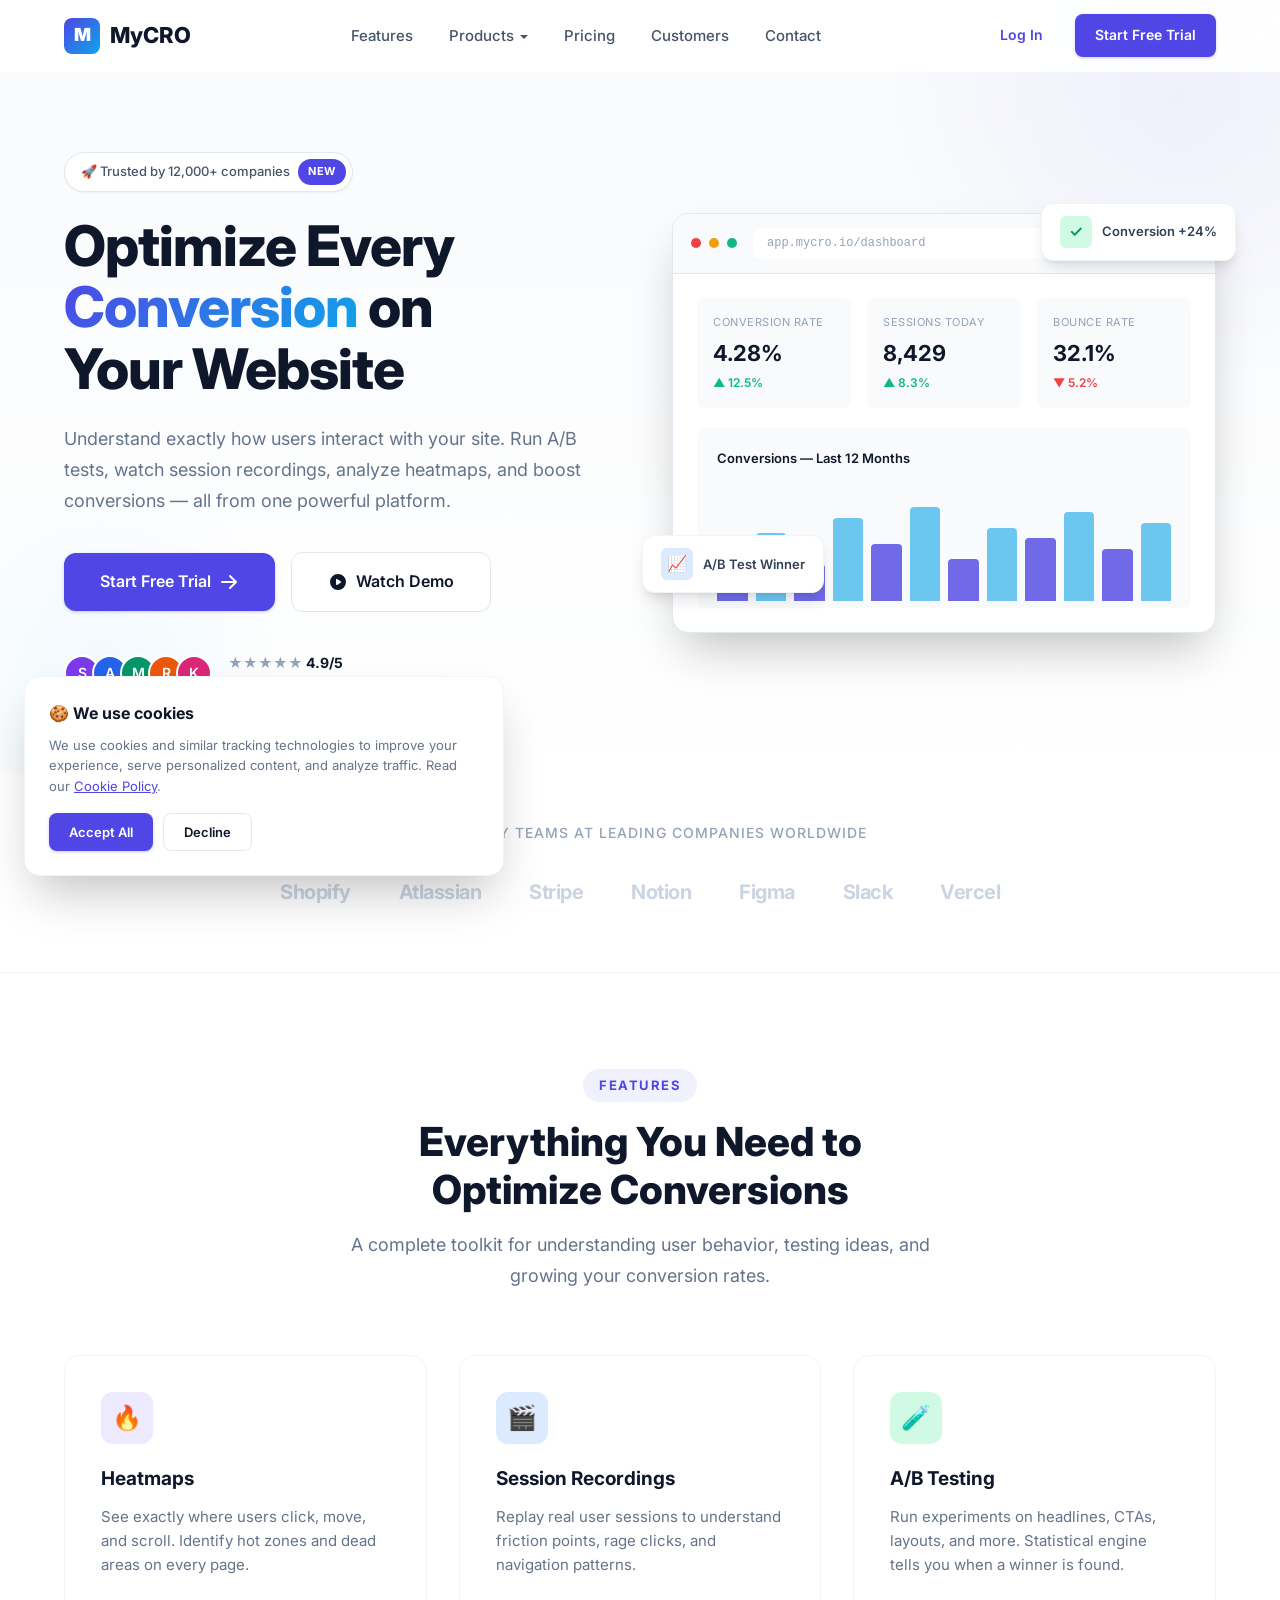
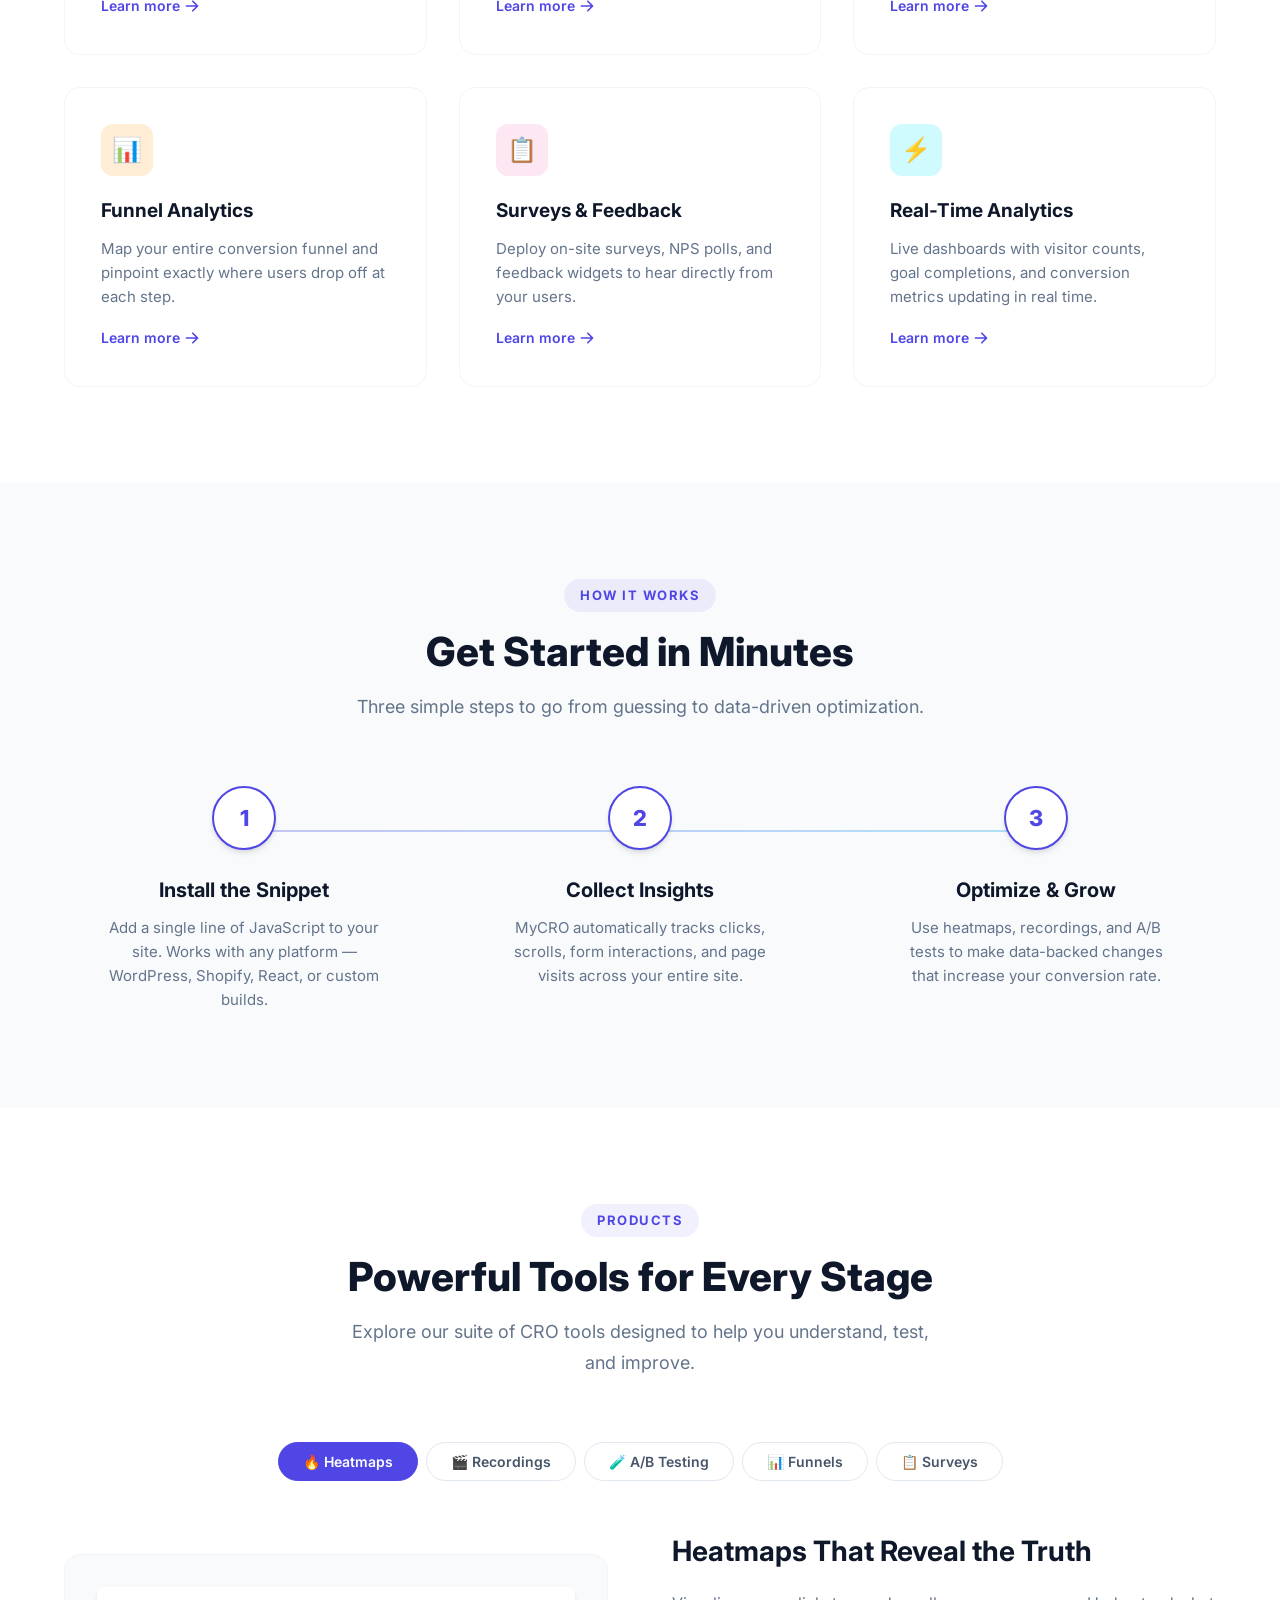
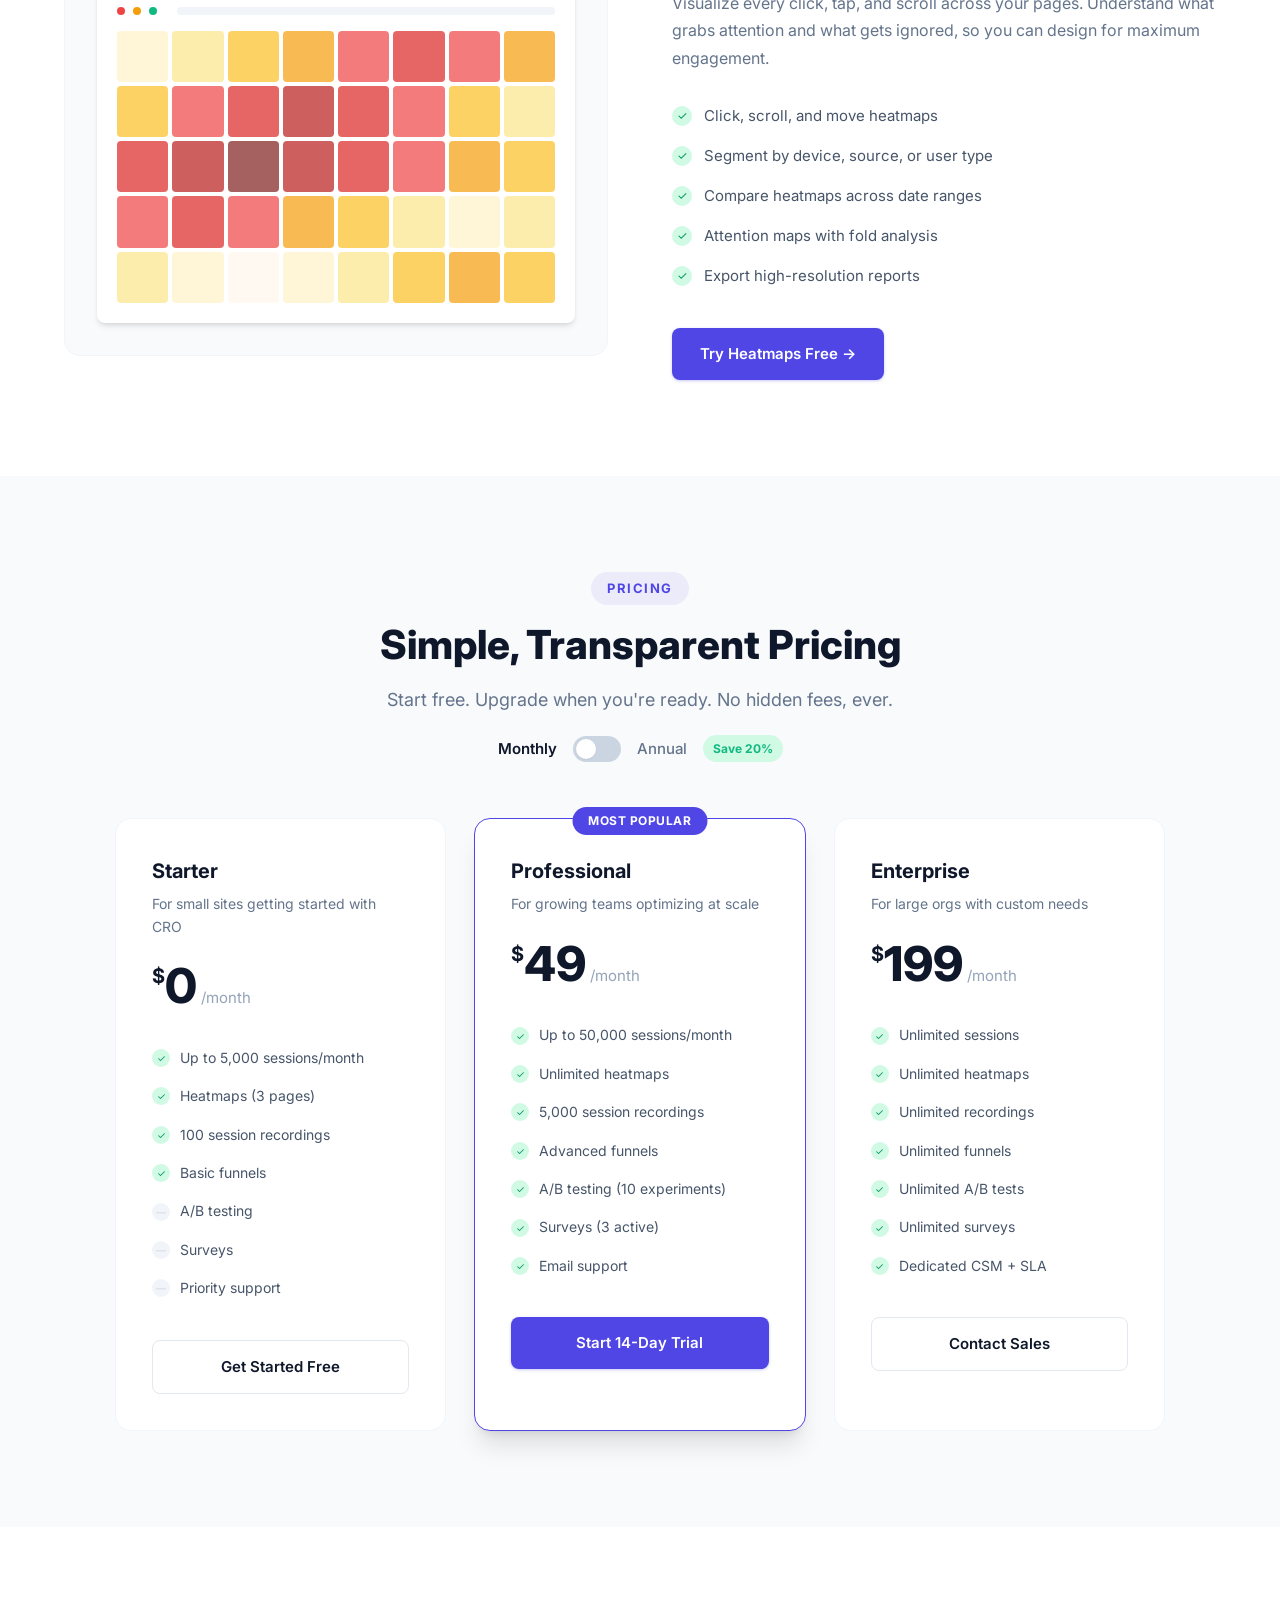
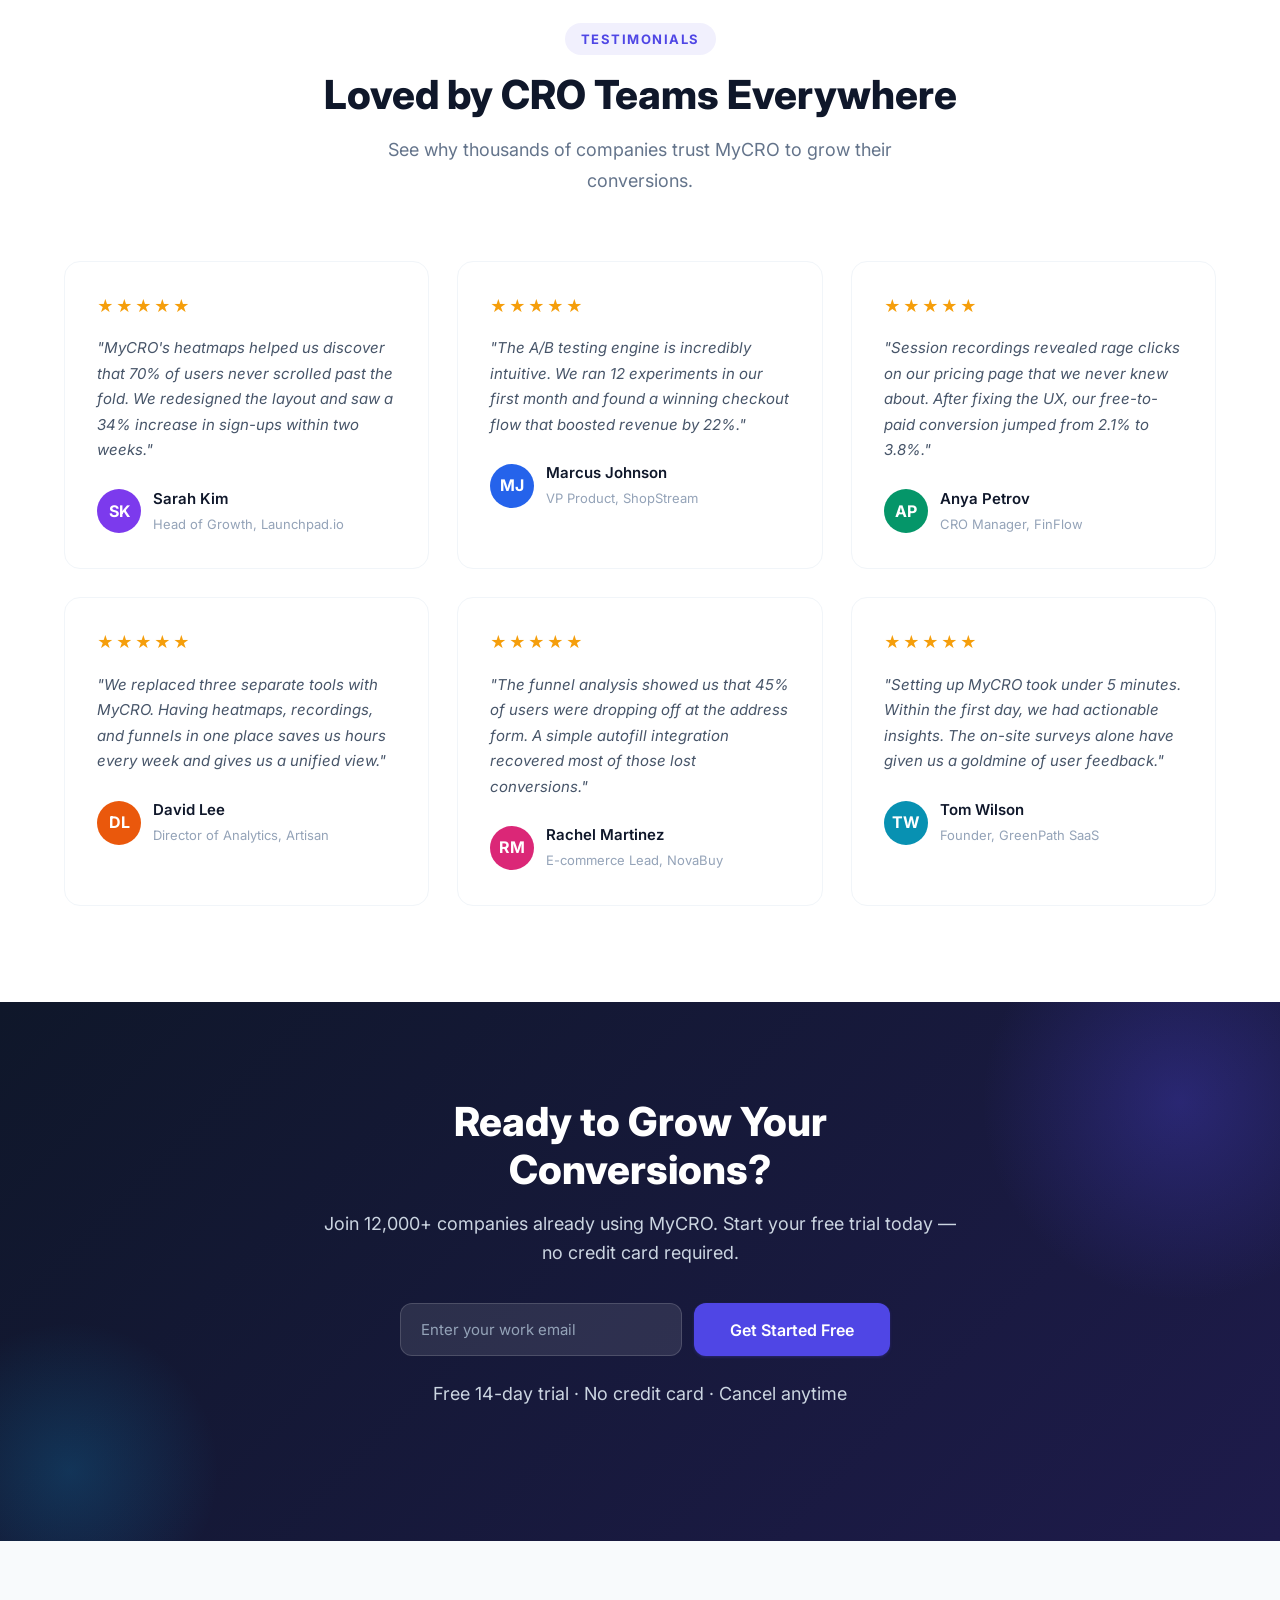
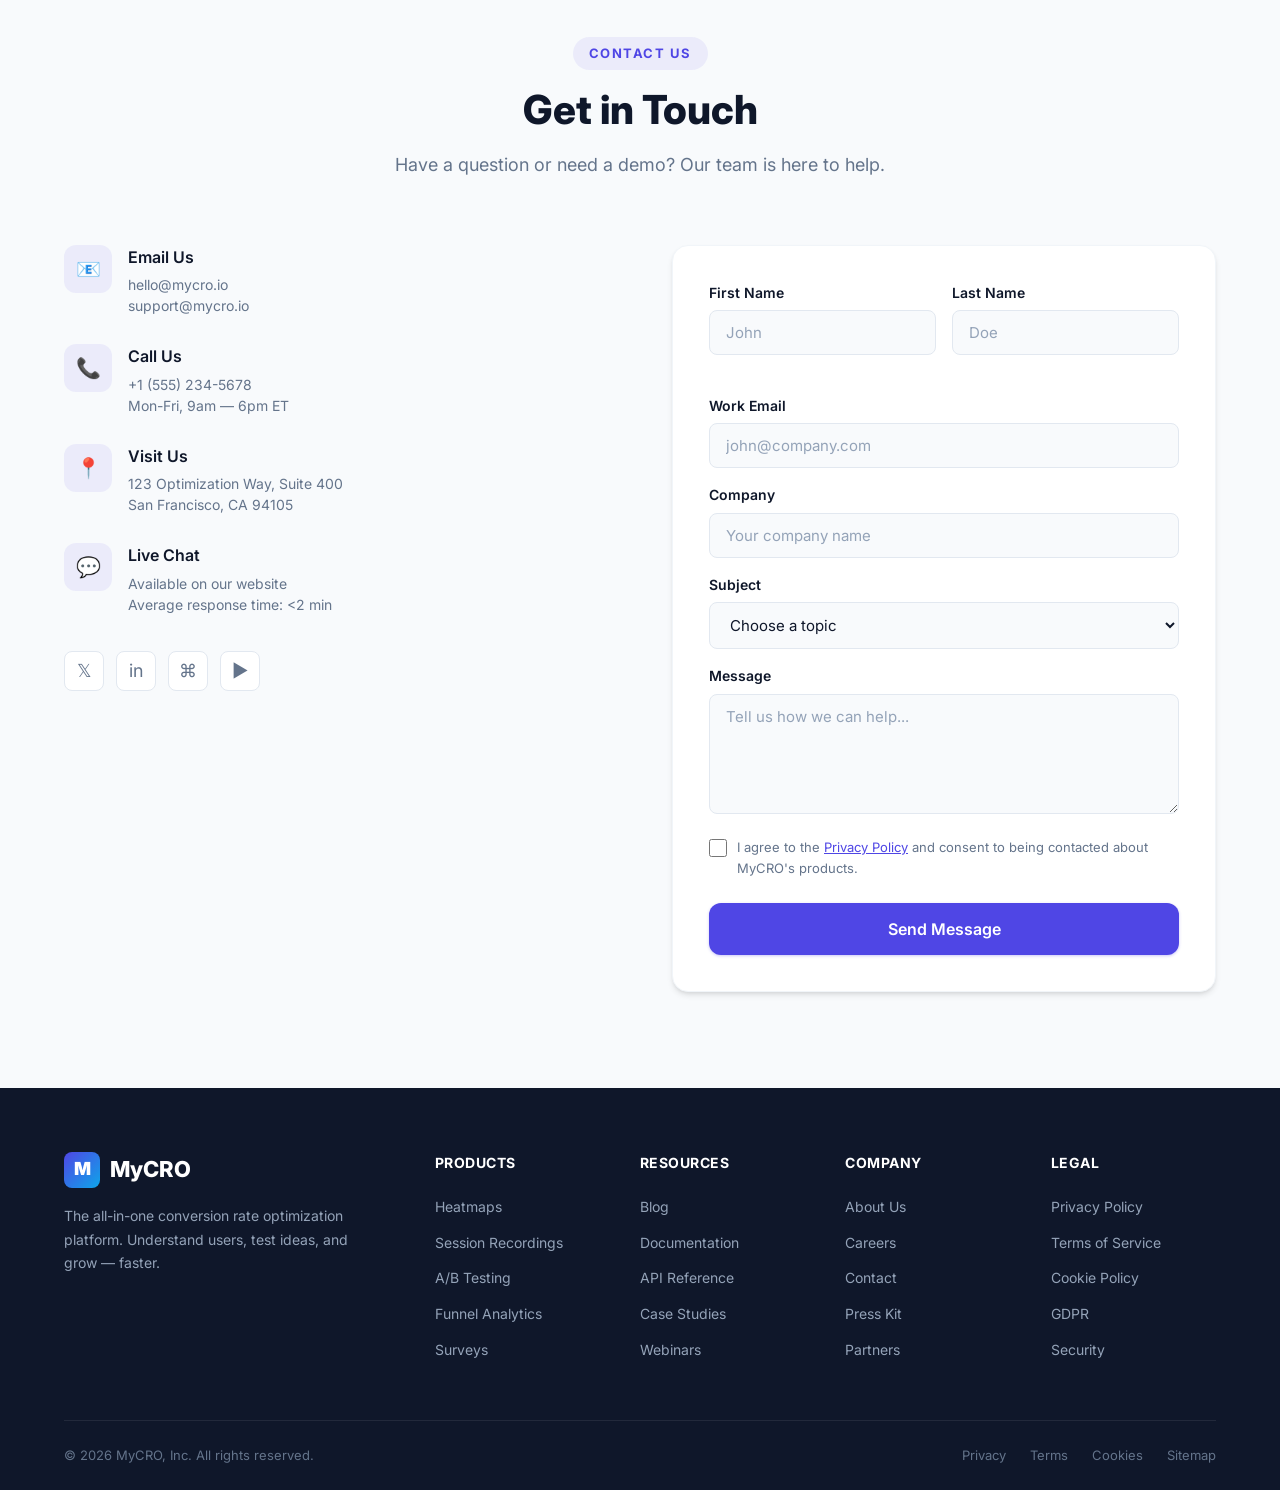
==== commit 1a7a4b1a: "Add files via upload" ====
--- a/index.html
+++ b/index.html
@@ -24,46 +24,46 @@
   <!-- ========== HEADER ========== -->
   <header class="header" id="header">
     <div class="container">
-      <a href="#" class="logo">
+      <a href="#" class="logo" id="header-logo">
         <div class="logo-icon">M</div>
         MyCRO
       </a>
 
       <!-- Desktop Navigation -->
-      <nav class="nav-desktop">
-        <a href="#features">Features</a>
+      <nav class="nav-desktop" id="nav-desktop">
+        <a href="#features" id="nav-features">Features</a>
         <div class="nav-dropdown">
-          <a href="#products">Products</a>
+          <a href="#products" id="nav-products">Products</a>
           <div class="nav-dropdown-menu">
-            <a href="#products" data-tab-target="heatmaps">
+            <a href="#products" data-tab-target="heatmaps" id="nav-dropdown-heatmaps">
               <div class="nav-dropdown-icon heatmap">🔥</div>
               <div class="nav-dropdown-text">
                 <strong>Heatmaps</strong>
                 <span>Visualize user clicks & scrolls</span>
               </div>
             </a>
-            <a href="#products" data-tab-target="recordings">
+            <a href="#products" data-tab-target="recordings" id="nav-dropdown-recordings">
               <div class="nav-dropdown-icon recordings">🎬</div>
               <div class="nav-dropdown-text">
                 <strong>Session Recordings</strong>
                 <span>Replay real user sessions</span>
               </div>
             </a>
-            <a href="#products" data-tab-target="abtesting">
+            <a href="#products" data-tab-target="abtesting" id="nav-dropdown-abtesting">
               <div class="nav-dropdown-icon ab-testing">🧪</div>
               <div class="nav-dropdown-text">
                 <strong>A/B Testing</strong>
                 <span>Test & optimize variations</span>
               </div>
             </a>
-            <a href="#products" data-tab-target="funnels">
+            <a href="#products" data-tab-target="funnels" id="nav-dropdown-funnels">
               <div class="nav-dropdown-icon funnels">📊</div>
               <div class="nav-dropdown-text">
                 <strong>Funnel Analysis</strong>
                 <span>Find conversion drop-offs</span>
               </div>
             </a>
-            <a href="#products" data-tab-target="surveys">
+            <a href="#products" data-tab-target="surveys" id="nav-dropdown-surveys">
               <div class="nav-dropdown-icon surveys">📋</div>
               <div class="nav-dropdown-text">
                 <strong>Surveys & Feedback</strong>
@@ -72,16 +72,16 @@
             </a>
           </div>
         </div>
-        <a href="#pricing">Pricing</a>
-        <a href="#testimonials">Customers</a>
-        <a href="#contact">Contact</a>
+        <a href="#pricing" id="nav-pricing">Pricing</a>
+        <a href="#testimonials" id="nav-customers">Customers</a>
+        <a href="#contact" id="nav-contact">Contact</a>
       </nav>
 
       <!-- Header Actions -->
       <div class="header-actions">
-        <a href="#" class="btn btn-ghost btn-sm">Log In</a>
-        <a href="#contact" class="btn btn-primary btn-sm">Start Free Trial</a>
-        <button class="mobile-menu-btn" aria-label="Toggle navigation">
+        <a href="#" class="btn btn-ghost btn-sm" id="header-login-btn">Log In</a>
+        <a href="#contact" class="btn btn-primary btn-sm" id="header-free-trial-btn">Start Free Trial</a>
+        <button class="mobile-menu-btn" id="mobile-menu-toggle" aria-label="Toggle navigation">
           <span></span>
           <span></span>
           <span></span>
@@ -89,20 +89,21 @@
       </div>
     </div>
 
-    <!-- Mobile Navigation -->
-    <nav class="nav-mobile">
-      <a href="#features">Features</a>
-      <a href="#products">Products</a>
-      <a href="#pricing">Pricing</a>
-      <a href="#testimonials">Customers</a>
-      <a href="#contact">Contact</a>
-      <a href="contact.html">Contact Page</a>
-      <div class="mobile-cta">
-        <a href="#" class="btn btn-secondary">Log In</a>
-        <a href="#contact" class="btn btn-primary">Start Free Trial</a>
-      </div>
-    </nav>
   </header>
+
+  <!-- Mobile Navigation (outside header so backdrop-filter doesn't trap it) -->
+  <nav class="nav-mobile" id="nav-mobile">
+    <a href="#features" id="mobile-nav-features">Features</a>
+    <a href="#products" id="mobile-nav-products">Products</a>
+    <a href="#pricing" id="mobile-nav-pricing">Pricing</a>
+    <a href="#testimonials" id="mobile-nav-customers">Customers</a>
+    <a href="#contact" id="mobile-nav-contact">Contact</a>
+    <a href="contact.html" id="mobile-nav-contact-page">Contact Page</a>
+    <div class="mobile-cta">
+      <a href="#" class="btn btn-secondary" id="mobile-login-btn">Log In</a>
+      <a href="#contact" class="btn btn-primary" id="mobile-free-trial-btn">Start Free Trial</a>
+    </div>
+  </nav>
 
   <!-- ========== HERO ========== -->
   <section class="hero" id="home">
@@ -123,11 +124,11 @@
             watch session recordings, analyze heatmaps, and boost conversions — all from one powerful platform.
           </p>
           <div class="hero-cta">
-            <a href="#contact" class="btn btn-primary btn-lg">
+            <a href="#contact" class="btn btn-primary btn-lg" id="hero-start-free-trial-btn">
               Start Free Trial
               <svg class="btn-icon" viewBox="0 0 20 20" fill="currentColor"><path fill-rule="evenodd" d="M10.293 3.293a1 1 0 011.414 0l6 6a1 1 0 010 1.414l-6 6a1 1 0 01-1.414-1.414L14.586 11H3a1 1 0 110-2h11.586l-4.293-4.293a1 1 0 010-1.414z" clip-rule="evenodd"/></svg>
             </a>
-            <a href="#products" class="btn btn-secondary btn-lg">
+            <a href="#products" class="btn btn-secondary btn-lg" id="hero-watch-demo-btn">
               <svg class="btn-icon" viewBox="0 0 20 20" fill="currentColor"><path fill-rule="evenodd" d="M10 18a8 8 0 100-16 8 8 0 000 16zM9.555 7.168A1 1 0 008 8v4a1 1 0 001.555.832l3-2a1 1 0 000-1.664l-3-2z" clip-rule="evenodd"/></svg>
               Watch Demo
             </a>
@@ -235,61 +236,61 @@
       </div>
 
       <div class="features-grid stagger-children">
-        <div class="feature-card fade-in">
+        <div class="feature-card fade-in" id="feature-card-heatmaps">
           <div class="feature-icon purple">🔥</div>
           <h3>Heatmaps</h3>
           <p>See exactly where users click, move, and scroll. Identify hot zones and dead areas on every page.</p>
-          <a href="#products" class="feature-link">
+          <a href="#products" class="feature-link" id="feature-heatmaps-learn-more">
             Learn more
             <svg viewBox="0 0 20 20" fill="currentColor"><path fill-rule="evenodd" d="M10.293 3.293a1 1 0 011.414 0l6 6a1 1 0 010 1.414l-6 6a1 1 0 01-1.414-1.414L14.586 11H3a1 1 0 110-2h11.586l-4.293-4.293a1 1 0 010-1.414z" clip-rule="evenodd"/></svg>
           </a>
         </div>
 
-        <div class="feature-card fade-in">
+        <div class="feature-card fade-in" id="feature-card-recordings">
           <div class="feature-icon blue">🎬</div>
           <h3>Session Recordings</h3>
           <p>Replay real user sessions to understand friction points, rage clicks, and navigation patterns.</p>
-          <a href="#products" class="feature-link">
+          <a href="#products" class="feature-link" id="feature-recordings-learn-more">
             Learn more
             <svg viewBox="0 0 20 20" fill="currentColor"><path fill-rule="evenodd" d="M10.293 3.293a1 1 0 011.414 0l6 6a1 1 0 010 1.414l-6 6a1 1 0 01-1.414-1.414L14.586 11H3a1 1 0 110-2h11.586l-4.293-4.293a1 1 0 010-1.414z" clip-rule="evenodd"/></svg>
           </a>
         </div>
 
-        <div class="feature-card fade-in">
+        <div class="feature-card fade-in" id="feature-card-abtesting">
           <div class="feature-icon green">🧪</div>
           <h3>A/B Testing</h3>
           <p>Run experiments on headlines, CTAs, layouts, and more. Statistical engine tells you when a winner is found.</p>
-          <a href="#products" class="feature-link">
+          <a href="#products" class="feature-link" id="feature-abtesting-learn-more">
             Learn more
             <svg viewBox="0 0 20 20" fill="currentColor"><path fill-rule="evenodd" d="M10.293 3.293a1 1 0 011.414 0l6 6a1 1 0 010 1.414l-6 6a1 1 0 01-1.414-1.414L14.586 11H3a1 1 0 110-2h11.586l-4.293-4.293a1 1 0 010-1.414z" clip-rule="evenodd"/></svg>
           </a>
         </div>
 
-        <div class="feature-card fade-in">
+        <div class="feature-card fade-in" id="feature-card-funnels">
           <div class="feature-icon orange">📊</div>
           <h3>Funnel Analytics</h3>
           <p>Map your entire conversion funnel and pinpoint exactly where users drop off at each step.</p>
-          <a href="#products" class="feature-link">
+          <a href="#products" class="feature-link" id="feature-funnels-learn-more">
             Learn more
             <svg viewBox="0 0 20 20" fill="currentColor"><path fill-rule="evenodd" d="M10.293 3.293a1 1 0 011.414 0l6 6a1 1 0 010 1.414l-6 6a1 1 0 01-1.414-1.414L14.586 11H3a1 1 0 110-2h11.586l-4.293-4.293a1 1 0 010-1.414z" clip-rule="evenodd"/></svg>
           </a>
         </div>
 
-        <div class="feature-card fade-in">
+        <div class="feature-card fade-in" id="feature-card-surveys">
           <div class="feature-icon pink">📋</div>
           <h3>Surveys & Feedback</h3>
           <p>Deploy on-site surveys, NPS polls, and feedback widgets to hear directly from your users.</p>
-          <a href="#products" class="feature-link">
+          <a href="#products" class="feature-link" id="feature-surveys-learn-more">
             Learn more
             <svg viewBox="0 0 20 20" fill="currentColor"><path fill-rule="evenodd" d="M10.293 3.293a1 1 0 011.414 0l6 6a1 1 0 010 1.414l-6 6a1 1 0 01-1.414-1.414L14.586 11H3a1 1 0 110-2h11.586l-4.293-4.293a1 1 0 010-1.414z" clip-rule="evenodd"/></svg>
           </a>
         </div>
 
-        <div class="feature-card fade-in">
+        <div class="feature-card fade-in" id="feature-card-analytics">
           <div class="feature-icon cyan">⚡</div>
           <h3>Real-Time Analytics</h3>
           <p>Live dashboards with visitor counts, goal completions, and conversion metrics updating in real time.</p>
-          <a href="#products" class="feature-link">
+          <a href="#products" class="feature-link" id="feature-analytics-learn-more">
             Learn more
             <svg viewBox="0 0 20 20" fill="currentColor"><path fill-rule="evenodd" d="M10.293 3.293a1 1 0 011.414 0l6 6a1 1 0 010 1.414l-6 6a1 1 0 01-1.414-1.414L14.586 11H3a1 1 0 110-2h11.586l-4.293-4.293a1 1 0 010-1.414z" clip-rule="evenodd"/></svg>
           </a>
@@ -342,11 +343,11 @@
 
       <!-- Product Tabs -->
       <div class="products-tabs fade-in">
-        <button class="product-tab active" data-tab="heatmaps">🔥 Heatmaps</button>
-        <button class="product-tab" data-tab="recordings">🎬 Recordings</button>
-        <button class="product-tab" data-tab="abtesting">🧪 A/B Testing</button>
-        <button class="product-tab" data-tab="funnels">📊 Funnels</button>
-        <button class="product-tab" data-tab="surveys">📋 Surveys</button>
+        <button class="product-tab active" data-tab="heatmaps" id="product-tab-heatmaps">🔥 Heatmaps</button>
+        <button class="product-tab" data-tab="recordings" id="product-tab-recordings">🎬 Recordings</button>
+        <button class="product-tab" data-tab="abtesting" id="product-tab-abtesting">🧪 A/B Testing</button>
+        <button class="product-tab" data-tab="funnels" id="product-tab-funnels">📊 Funnels</button>
+        <button class="product-tab" data-tab="surveys" id="product-tab-surveys">📋 Surveys</button>
       </div>
 
       <!-- Heatmaps Content -->
@@ -415,7 +416,7 @@
             <li><span class="check-icon">✓</span> Attention maps with fold analysis</li>
             <li><span class="check-icon">✓</span> Export high-resolution reports</li>
           </ul>
-          <a href="#contact" class="btn btn-primary">Try Heatmaps Free →</a>
+          <a href="#contact" class="btn btn-primary" id="product-heatmaps-cta">Try Heatmaps Free →</a>
         </div>
       </div>
 
@@ -455,7 +456,7 @@
             <li><span class="check-icon">✓</span> Privacy-first with auto-masking</li>
             <li><span class="check-icon">✓</span> Tag & share sessions with your team</li>
           </ul>
-          <a href="#contact" class="btn btn-primary">Try Recordings Free →</a>
+          <a href="#contact" class="btn btn-primary" id="product-recordings-cta">Try Recordings Free →</a>
         </div>
       </div>
 
@@ -495,7 +496,7 @@
             <li><span class="check-icon">✓</span> Audience targeting & scheduling</li>
             <li><span class="check-icon">✓</span> Revenue & goal tracking</li>
           </ul>
-          <a href="#contact" class="btn btn-primary">Try A/B Testing Free →</a>
+          <a href="#contact" class="btn btn-primary" id="product-abtesting-cta">Try A/B Testing Free →</a>
         </div>
       </div>
 
@@ -565,7 +566,7 @@
             <li><span class="check-icon">✓</span> Connect recordings to funnel steps</li>
             <li><span class="check-icon">✓</span> Goal-based conversion tracking</li>
           </ul>
-          <a href="#contact" class="btn btn-primary">Try Funnels Free →</a>
+          <a href="#contact" class="btn btn-primary" id="product-funnels-cta">Try Funnels Free →</a>
         </div>
       </div>
 
@@ -620,7 +621,7 @@
             <li><span class="check-icon">✓</span> Response analytics & word clouds</li>
             <li><span class="check-icon">✓</span> Embed anywhere or use slide-ins</li>
           </ul>
-          <a href="#contact" class="btn btn-primary">Try Surveys Free →</a>
+          <a href="#contact" class="btn btn-primary" id="product-surveys-cta">Try Surveys Free →</a>
         </div>
       </div>
     </div>
@@ -637,7 +638,7 @@
 
       <div class="pricing-toggle fade-in">
         <span class="pricing-toggle-label active" data-period="monthly">Monthly</span>
-        <div class="pricing-switch" role="button" tabindex="0" aria-label="Toggle annual pricing"></div>
+        <div class="pricing-switch" id="pricing-period-toggle" role="button" tabindex="0" aria-label="Toggle annual pricing"></div>
         <span class="pricing-toggle-label" data-period="annual">Annual</span>
         <span class="pricing-save-badge">Save 20%</span>
       </div>
@@ -666,11 +667,11 @@
             <li><span class="check not-included">—</span> Surveys</li>
             <li><span class="check not-included">—</span> Priority support</li>
           </ul>
-          <a href="#contact" class="btn btn-secondary">Get Started Free</a>
+          <a href="#contact" class="btn btn-secondary" id="pricing-starter-cta">Get Started Free</a>
         </div>
 
         <!-- Pro -->
-        <div class="pricing-card popular fade-in">
+        <div class="pricing-card popular fade-in" id="pricing-card-professional">
           <div class="pricing-popular-badge">Most Popular</div>
           <div class="pricing-card-header">
             <h3>Professional</h3>
@@ -693,11 +694,11 @@
             <li><span class="check included">✓</span> Surveys (3 active)</li>
             <li><span class="check included">✓</span> Email support</li>
           </ul>
-          <a href="#contact" class="btn btn-primary">Start 14-Day Trial</a>
+          <a href="#contact" class="btn btn-primary" id="pricing-professional-cta">Start 14-Day Trial</a>
         </div>
 
         <!-- Enterprise -->
-        <div class="pricing-card fade-in">
+        <div class="pricing-card fade-in" id="pricing-card-enterprise">
           <div class="pricing-card-header">
             <h3>Enterprise</h3>
             <p>For large orgs with custom needs</p>
@@ -719,7 +720,7 @@
             <li><span class="check included">✓</span> Unlimited surveys</li>
             <li><span class="check included">✓</span> Dedicated CSM + SLA</li>
           </ul>
-          <a href="#contact" class="btn btn-secondary">Contact Sales</a>
+          <a href="#contact" class="btn btn-secondary" id="pricing-enterprise-cta">Contact Sales</a>
         </div>
       </div>
     </div>
@@ -819,8 +820,8 @@
         <h2>Ready to Grow Your Conversions?</h2>
         <p>Join 12,000+ companies already using MyCRO. Start your free trial today — no credit card required.</p>
         <form class="cta-form" id="cta-form">
-          <input type="email" placeholder="Enter your work email" required aria-label="Email address">
-          <button type="submit" class="btn btn-primary btn-lg">Get Started Free</button>
+          <input type="email" placeholder="Enter your work email" required aria-label="Email address" id="cta-email-input">
+          <button type="submit" class="btn btn-primary btn-lg" id="cta-get-started-btn">Get Started Free</button>
         </form>
         <p class="cta-note">Free 14-day trial · No credit card · Cancel anytime</p>
       </div>
@@ -869,10 +870,10 @@
             </div>
           </div>
           <div class="contact-socials">
-            <a href="#" class="contact-social-link" aria-label="Twitter">𝕏</a>
-            <a href="#" class="contact-social-link" aria-label="LinkedIn">in</a>
-            <a href="#" class="contact-social-link" aria-label="GitHub">⌘</a>
-            <a href="#" class="contact-social-link" aria-label="YouTube">▶</a>
+            <a href="#" class="contact-social-link" aria-label="Twitter" id="social-twitter">𝕏</a>
+            <a href="#" class="contact-social-link" aria-label="LinkedIn" id="social-linkedin">in</a>
+            <a href="#" class="contact-social-link" aria-label="GitHub" id="social-github">⌘</a>
+            <a href="#" class="contact-social-link" aria-label="YouTube" id="social-youtube">▶</a>
           </div>
         </div>
 
@@ -912,20 +913,20 @@
           </div>
           <div class="form-checkbox">
             <input type="checkbox" id="consent" name="consent" required>
-            <label for="consent">I agree to the <a href="#">Privacy Policy</a> and consent to being contacted about MyCRO's products.</label>
-          </div>
-          <button type="submit" class="btn btn-primary btn-lg">Send Message</button>
+            <label for="consent">I agree to the <a href="#" id="contact-privacy-policy-link">Privacy Policy</a> and consent to being contacted about MyCRO's products.</label>
+          </div>
+          <button type="submit" class="btn btn-primary btn-lg" id="contact-form-submit-btn">Send Message</button>
         </form>
       </div>
     </div>
   </section>
 
   <!-- ========== FOOTER ========== -->
-  <footer class="footer">
+  <footer class="footer" id="footer">
     <div class="container">
       <div class="footer-grid">
         <div class="footer-brand">
-          <a href="#" class="logo">
+          <a href="#" class="logo" id="footer-logo">
             <div class="logo-icon">M</div>
             MyCRO
           </a>
@@ -934,51 +935,51 @@
         <div class="footer-column">
           <h4>Products</h4>
           <ul>
-            <li><a href="#products">Heatmaps</a></li>
-            <li><a href="#products">Session Recordings</a></li>
-            <li><a href="#products">A/B Testing</a></li>
-            <li><a href="#products">Funnel Analytics</a></li>
-            <li><a href="#products">Surveys</a></li>
+            <li><a href="#products" id="footer-products-heatmaps">Heatmaps</a></li>
+            <li><a href="#products" id="footer-products-recordings">Session Recordings</a></li>
+            <li><a href="#products" id="footer-products-abtesting">A/B Testing</a></li>
+            <li><a href="#products" id="footer-products-funnels">Funnel Analytics</a></li>
+            <li><a href="#products" id="footer-products-surveys">Surveys</a></li>
           </ul>
         </div>
         <div class="footer-column">
           <h4>Resources</h4>
           <ul>
-            <li><a href="#">Blog</a></li>
-            <li><a href="#">Documentation</a></li>
-            <li><a href="#">API Reference</a></li>
-            <li><a href="#">Case Studies</a></li>
-            <li><a href="#">Webinars</a></li>
+            <li><a href="#" id="footer-resources-blog">Blog</a></li>
+            <li><a href="#" id="footer-resources-docs">Documentation</a></li>
+            <li><a href="#" id="footer-resources-api">API Reference</a></li>
+            <li><a href="#" id="footer-resources-case-studies">Case Studies</a></li>
+            <li><a href="#" id="footer-resources-webinars">Webinars</a></li>
           </ul>
         </div>
         <div class="footer-column">
           <h4>Company</h4>
           <ul>
-            <li><a href="#">About Us</a></li>
-            <li><a href="#">Careers</a></li>
-            <li><a href="#contact">Contact</a></li>
-            <li><a href="#">Press Kit</a></li>
-            <li><a href="#">Partners</a></li>
+            <li><a href="#" id="footer-company-about">About Us</a></li>
+            <li><a href="#" id="footer-company-careers">Careers</a></li>
+            <li><a href="#contact" id="footer-company-contact">Contact</a></li>
+            <li><a href="#" id="footer-company-press">Press Kit</a></li>
+            <li><a href="#" id="footer-company-partners">Partners</a></li>
           </ul>
         </div>
         <div class="footer-column">
           <h4>Legal</h4>
           <ul>
-            <li><a href="#">Privacy Policy</a></li>
-            <li><a href="#">Terms of Service</a></li>
-            <li><a href="#">Cookie Policy</a></li>
-            <li><a href="#">GDPR</a></li>
-            <li><a href="#">Security</a></li>
+            <li><a href="#" id="footer-legal-privacy">Privacy Policy</a></li>
+            <li><a href="#" id="footer-legal-terms">Terms of Service</a></li>
+            <li><a href="#" id="footer-legal-cookies">Cookie Policy</a></li>
+            <li><a href="#" id="footer-legal-gdpr">GDPR</a></li>
+            <li><a href="#" id="footer-legal-security">Security</a></li>
           </ul>
         </div>
       </div>
       <div class="footer-bottom">
         <p>&copy; 2026 MyCRO, Inc. All rights reserved.</p>
         <div class="footer-bottom-links">
-          <a href="#">Privacy</a>
-          <a href="#">Terms</a>
-          <a href="#">Cookies</a>
-          <a href="#">Sitemap</a>
+          <a href="#" id="footer-bottom-privacy">Privacy</a>
+          <a href="#" id="footer-bottom-terms">Terms</a>
+          <a href="#" id="footer-bottom-cookies">Cookies</a>
+          <a href="#" id="footer-bottom-sitemap">Sitemap</a>
         </div>
       </div>
     </div>
@@ -987,7 +988,7 @@
   <!-- ========== COOKIE BANNER ========== -->
   <div class="cookie-banner" id="cookie-banner">
     <h4>🍪 We use cookies</h4>
-    <p>We use cookies and similar tracking technologies to improve your experience, serve personalized content, and analyze traffic. Read our <a href="#" style="color:var(--color-primary);text-decoration:underline;">Cookie Policy</a>.</p>
+    <p>We use cookies and similar tracking technologies to improve your experience, serve personalized content, and analyze traffic. Read our <a href="#" id="cookie-policy-link" style="color:var(--color-primary);text-decoration:underline;">Cookie Policy</a>.</p>
     <div class="cookie-banner-actions">
       <button class="btn btn-primary btn-sm" id="cookie-accept">Accept All</button>
       <button class="btn btn-secondary btn-sm" id="cookie-decline">Decline</button>
@@ -1004,7 +1005,7 @@
   </div>
 
   <!-- ========== BACK TO TOP ========== -->
-  <a href="#" class="back-to-top" aria-label="Back to top">↑</a>
+  <a href="#" class="back-to-top" id="back-to-top-btn" aria-label="Back to top">↑</a>
 
   <!-- Scripts -->
   <script src="js/main.js"></script>
--- a/css/styles.css
+++ b/css/styles.css
@@ -225,7 +225,7 @@
   backdrop-filter: blur(12px);
   -webkit-backdrop-filter: blur(12px);
   border-bottom: 1px solid transparent;
-  z-index: 1000;
+  z-index: 10001;
   transition: all var(--transition-normal);
 }
 
@@ -248,7 +248,8 @@
   font-size: 22px;
   font-weight: 800;
   color: var(--color-dark);
-  z-index: 1001;
+  z-index: 10000;
+  position: relative;
 }
 
 .logo-icon {
@@ -374,7 +375,8 @@
   display: flex;
   align-items: center;
   gap: 12px;
-  z-index: 1001;
+  z-index: 10000;
+  position: relative;
 }
 
 /* Mobile Menu Toggle */
@@ -388,7 +390,8 @@
   background: none;
   border: none;
   cursor: pointer;
-  z-index: 1001;
+  z-index: 10000;
+  position: relative;
   padding: 4px 0;
 }
 
@@ -421,10 +424,12 @@
   left: 0;
   right: 0;
   bottom: 0;
-  background: var(--color-white);
+  background: #ffffff;
   padding: calc(var(--header-height) + 24px) 24px 24px;
   overflow-y: auto;
-  z-index: 999;
+  -webkit-overflow-scrolling: touch;
+  overscroll-behavior: contain;
+  z-index: 10000;
   transform: translateX(100%);
   transition: transform var(--transition-slow);
 }
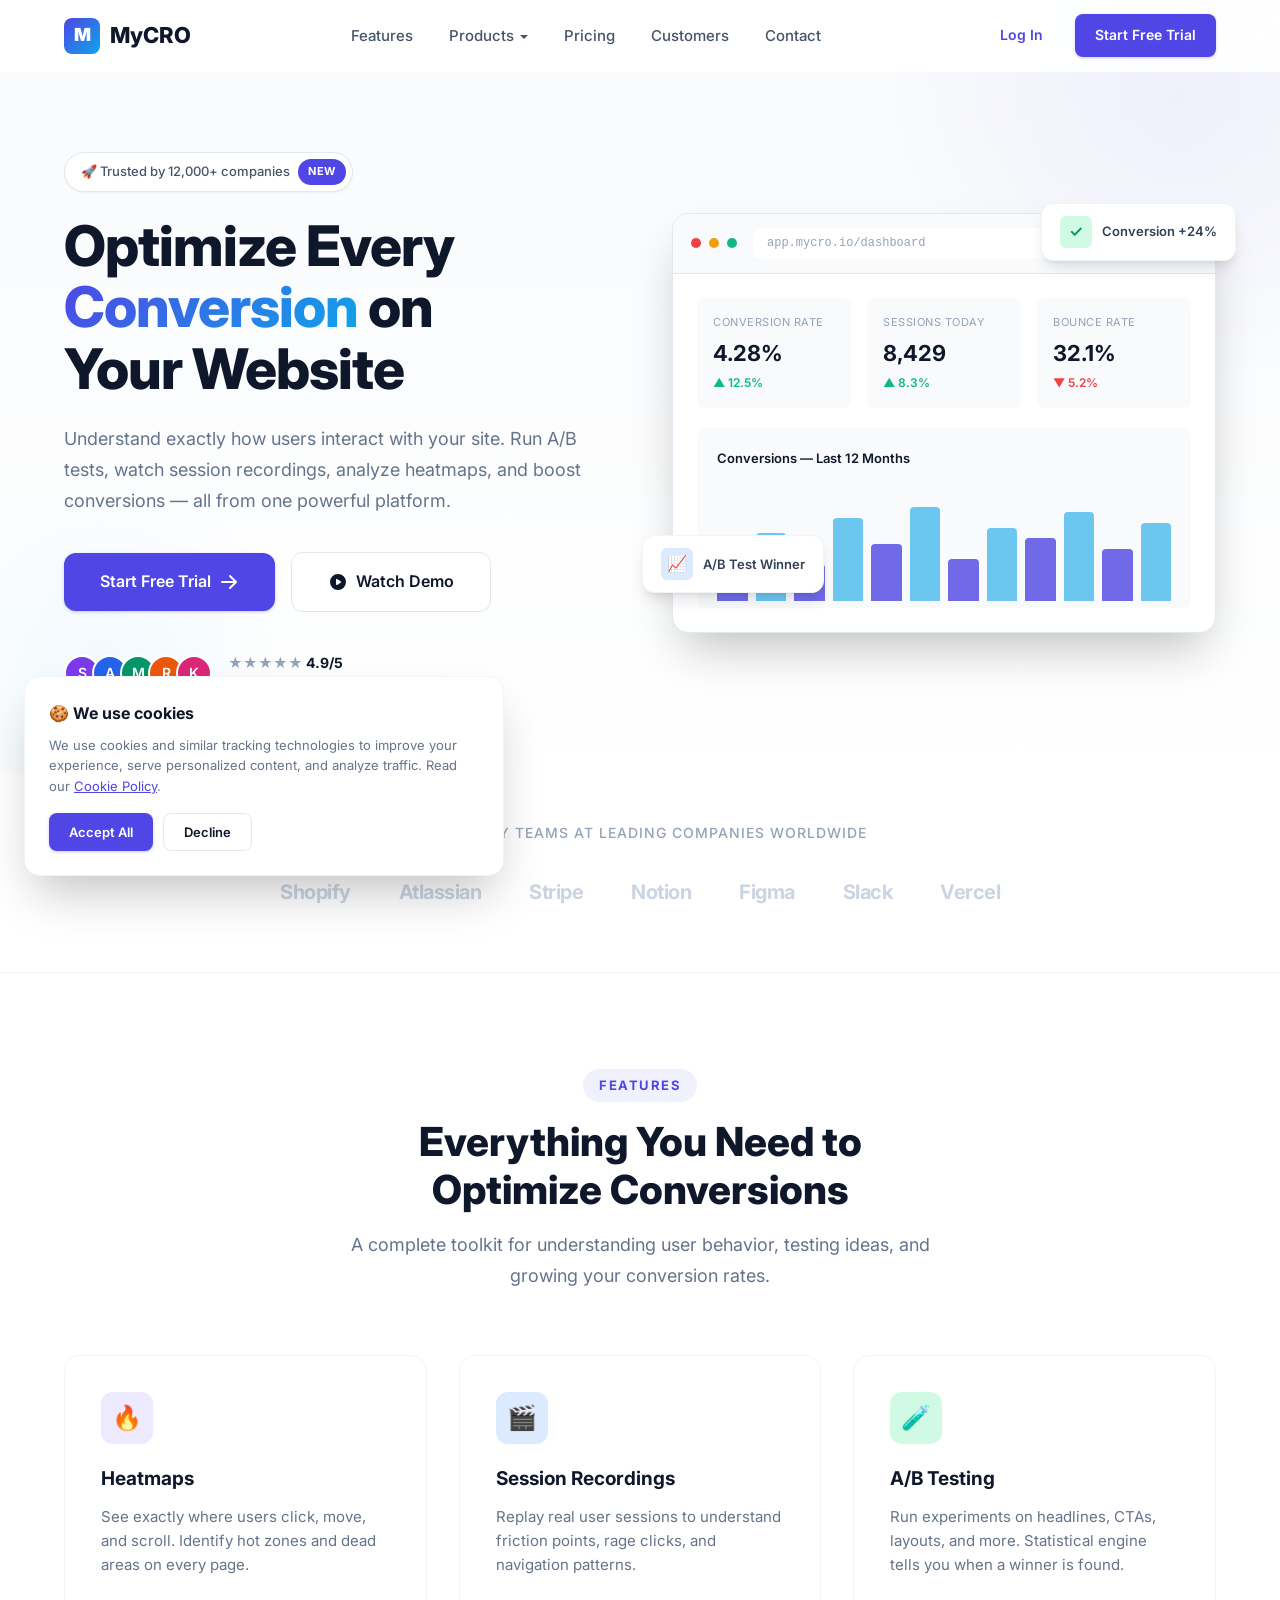
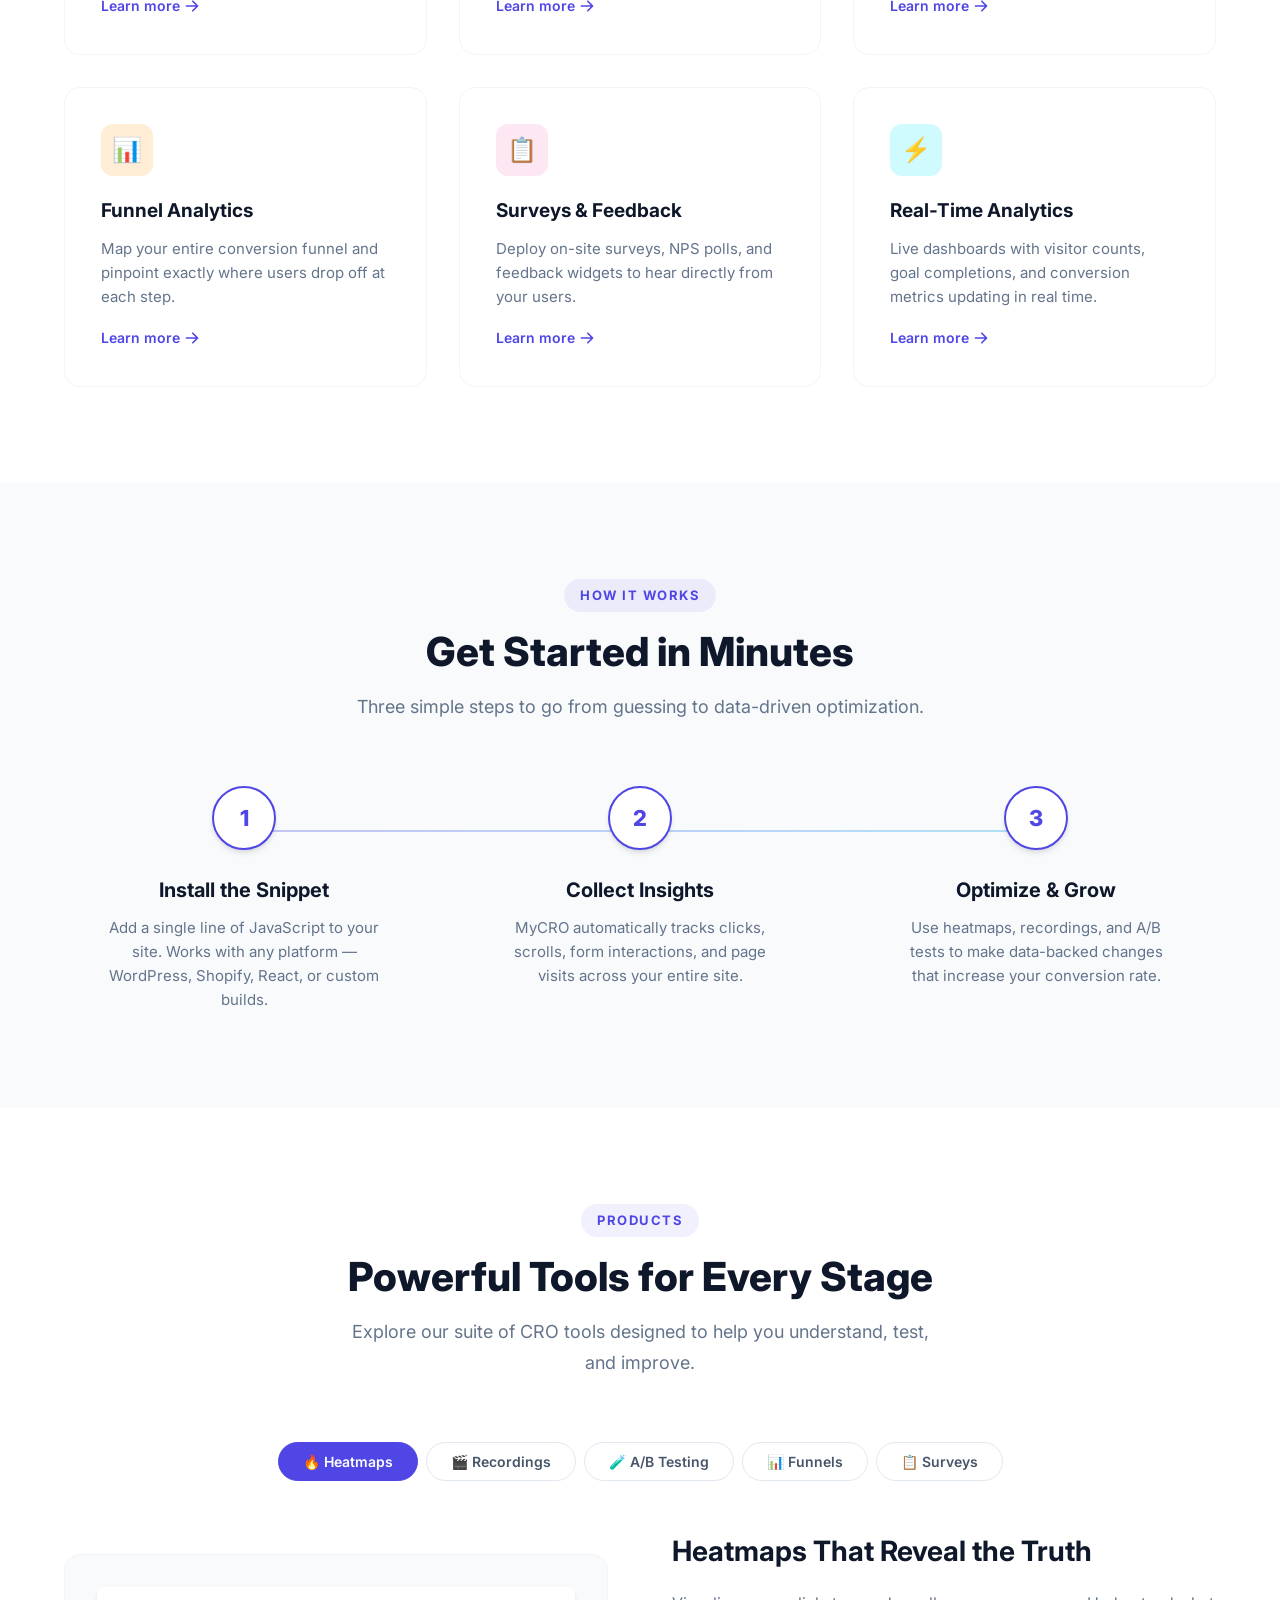
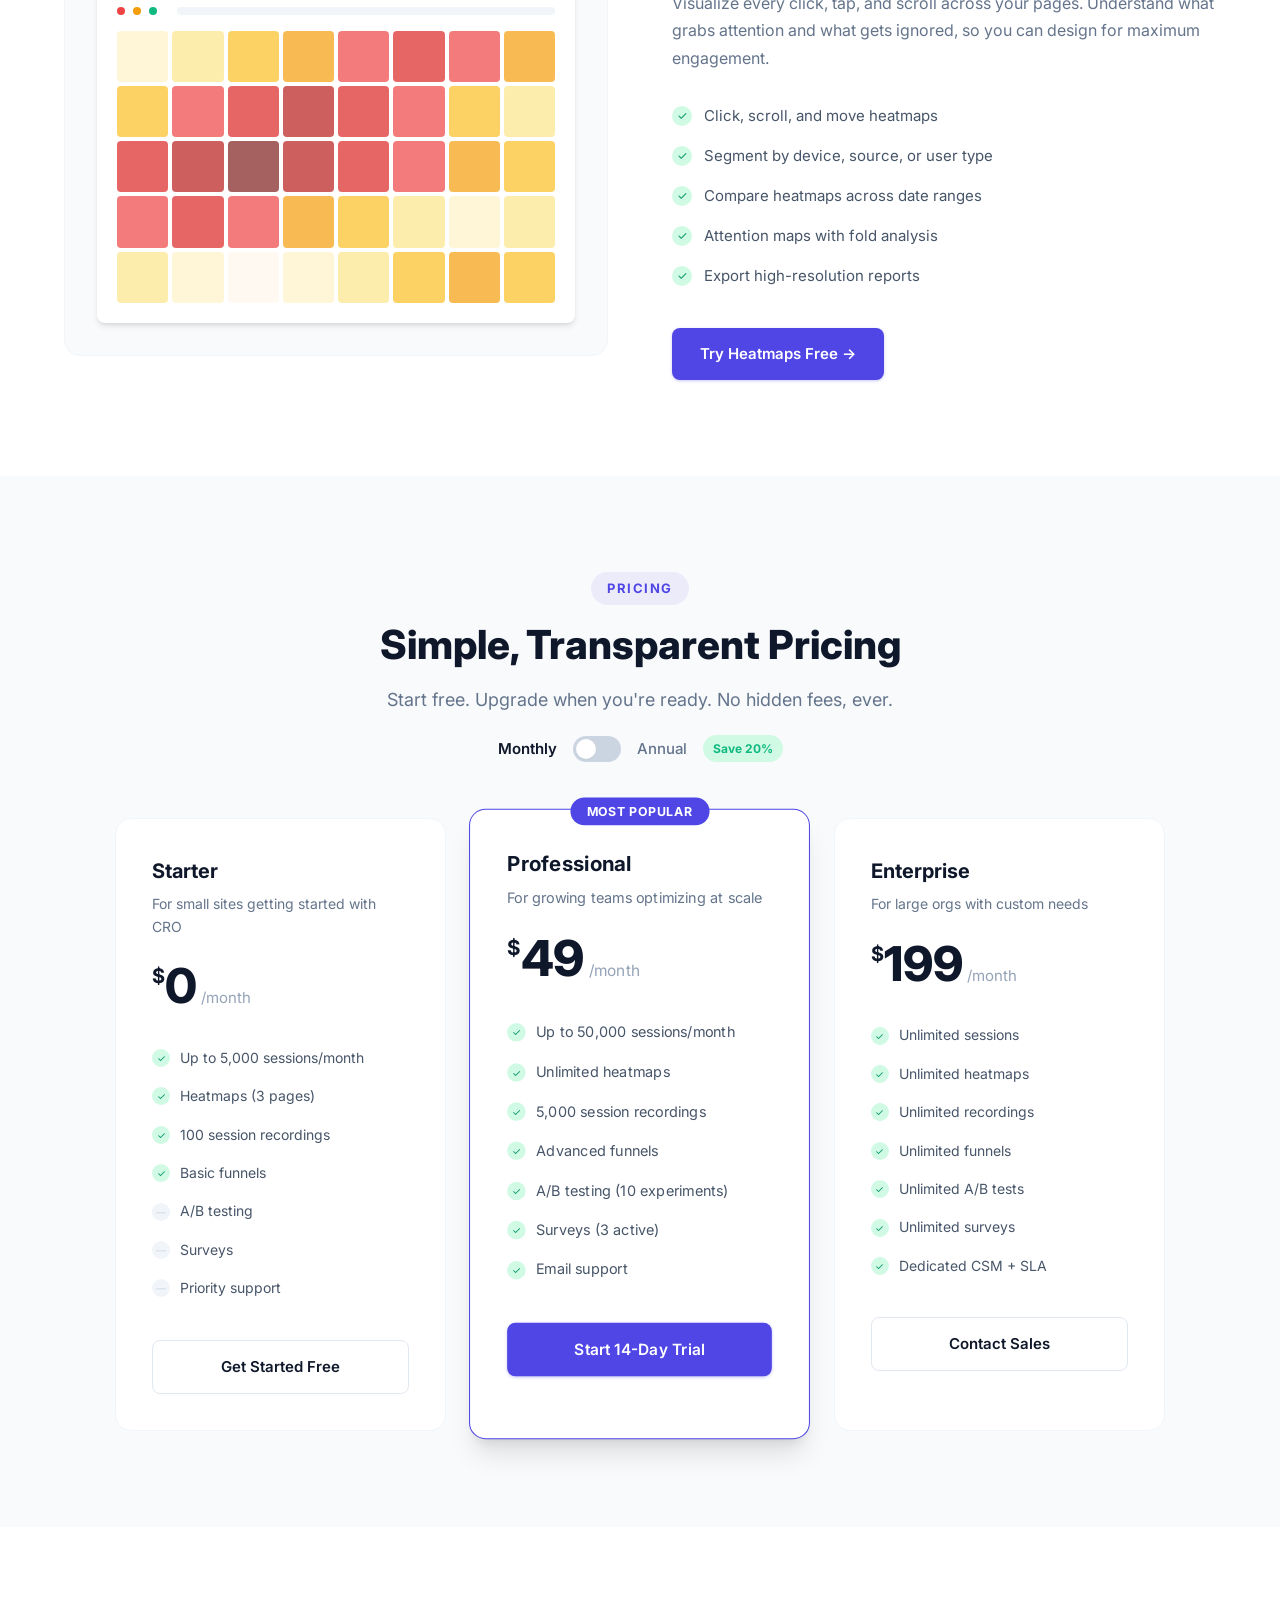
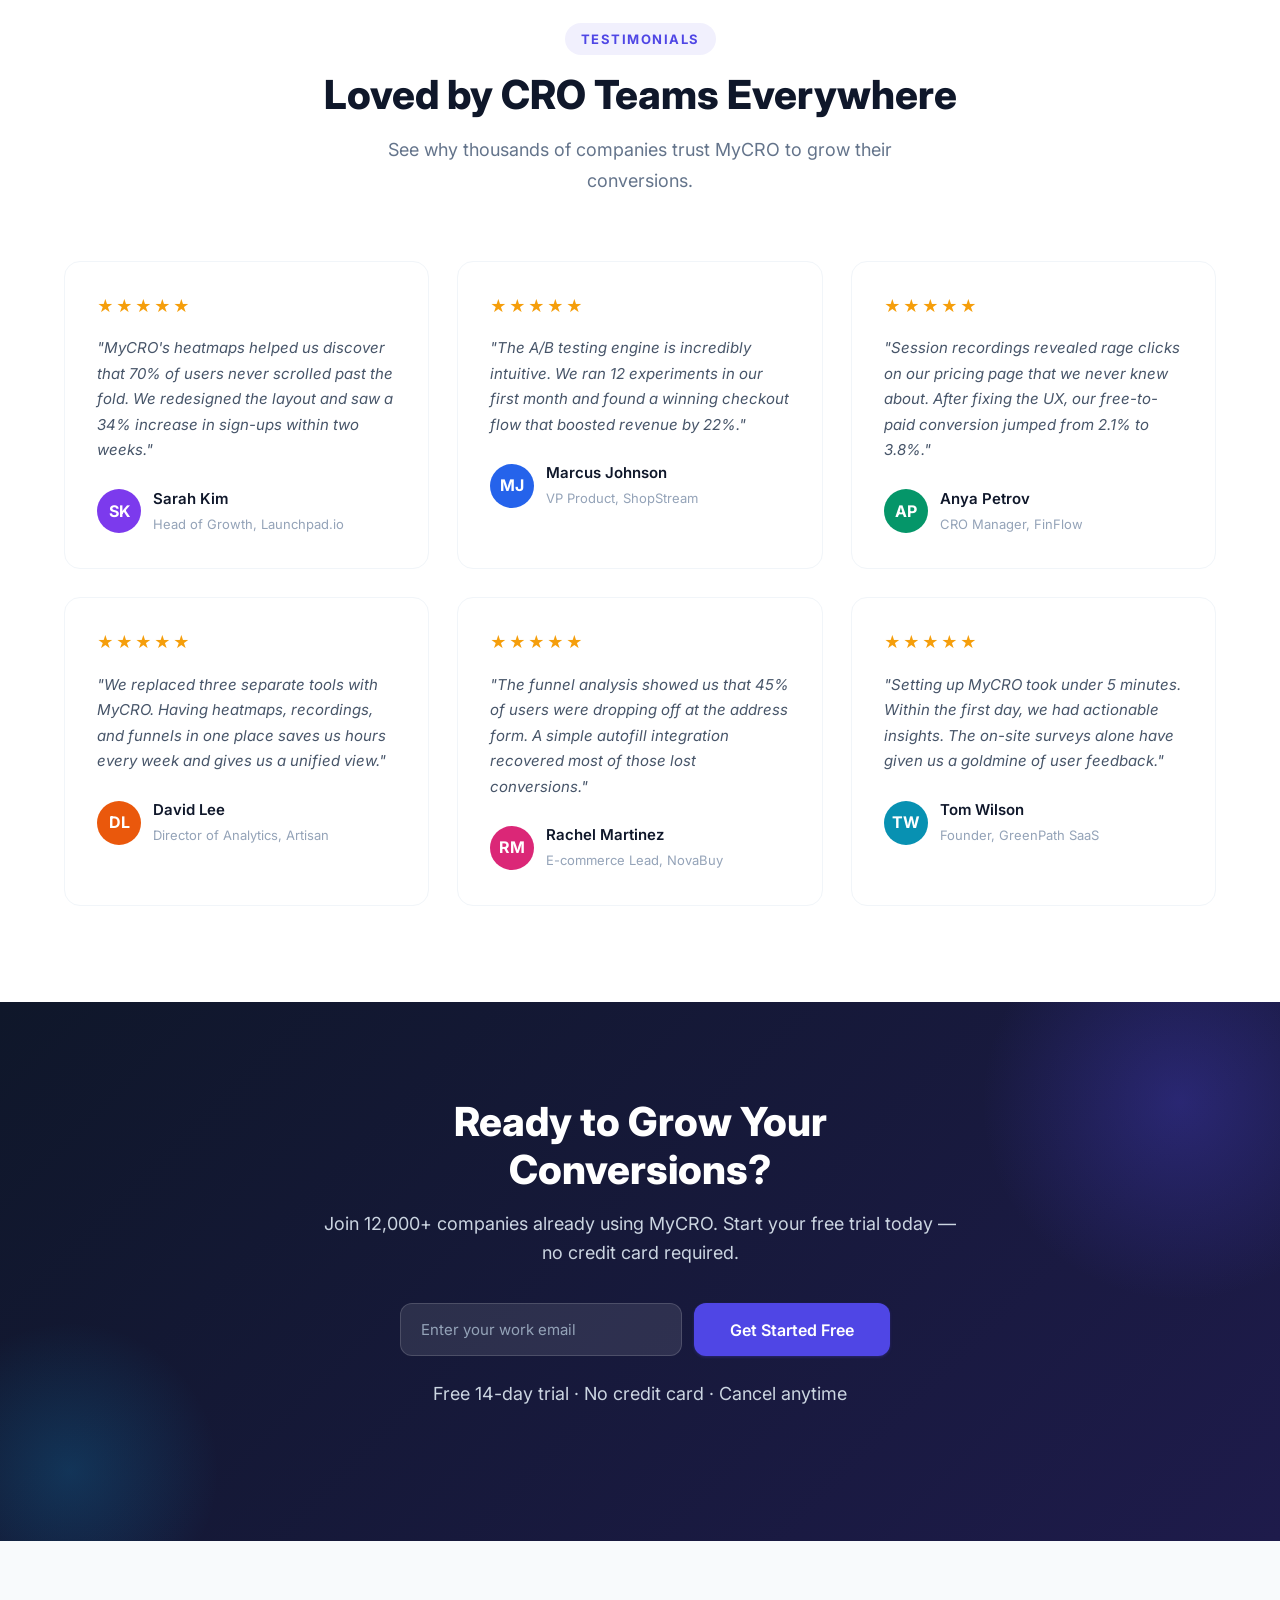
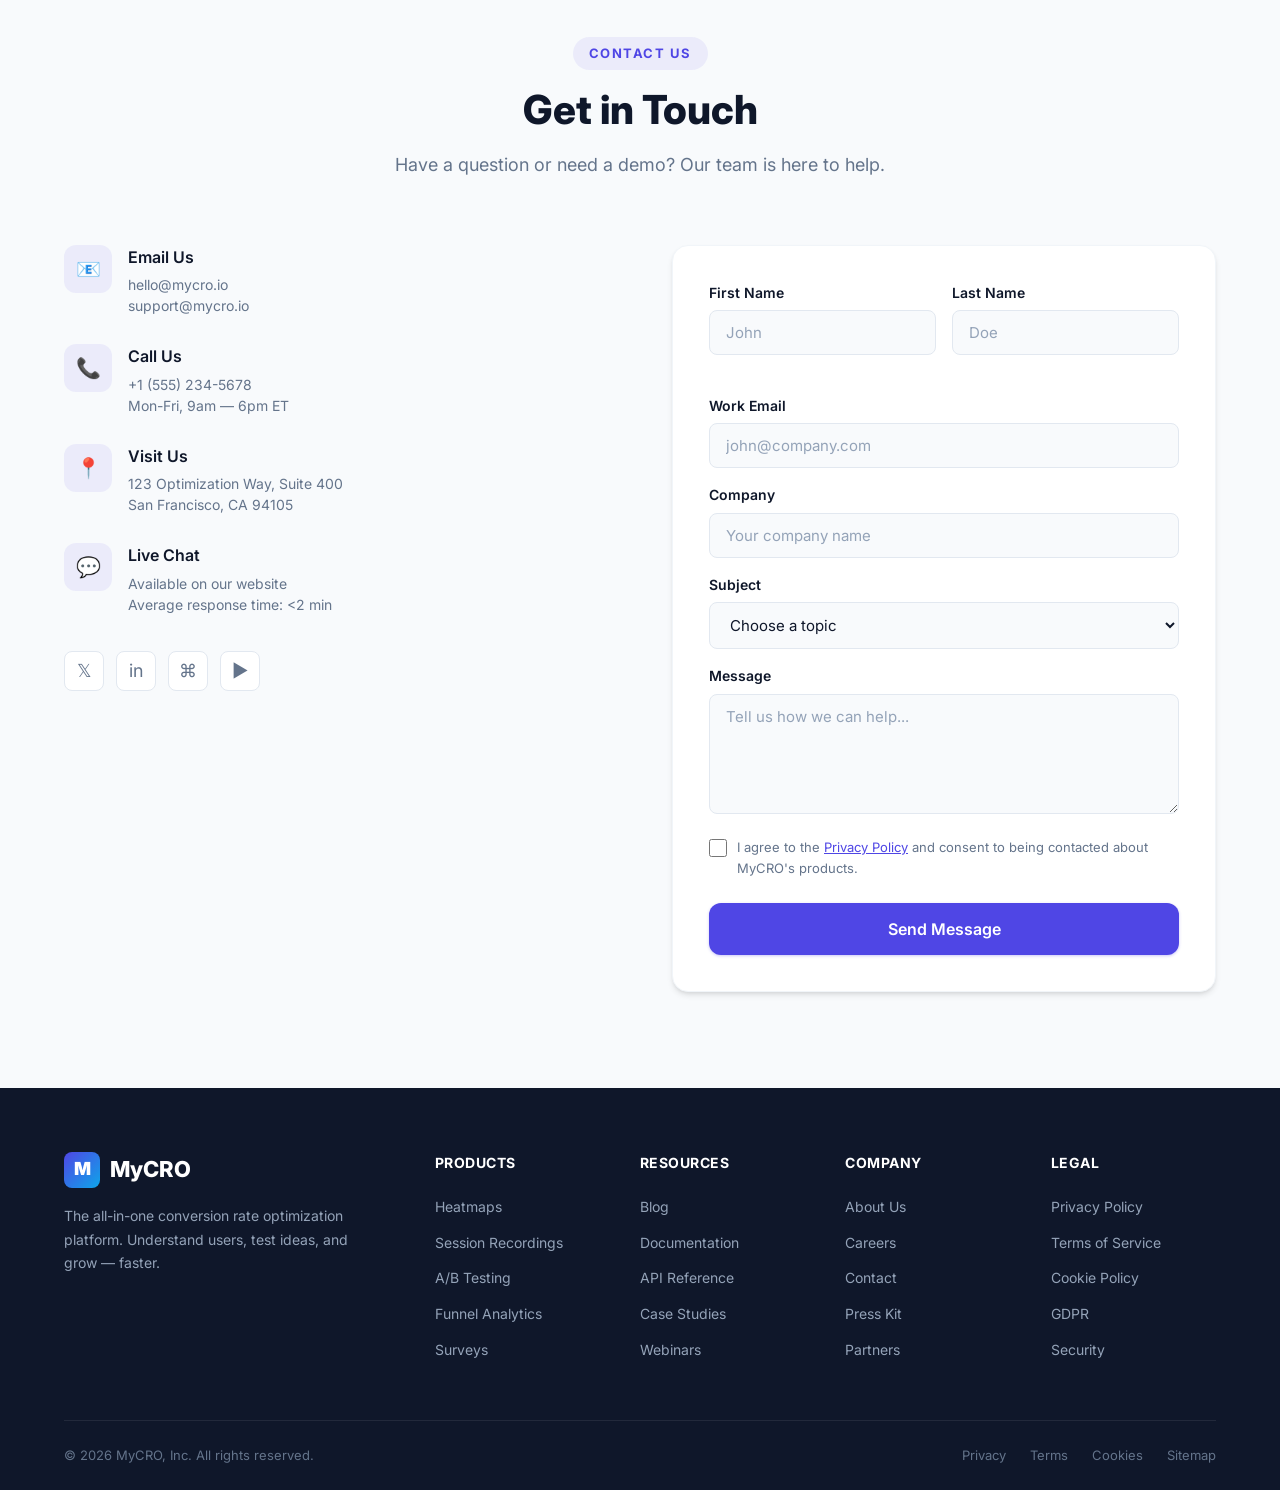
==== commit ce18caef: "Add files via upload" ====
--- a/index.html
+++ b/index.html
@@ -227,7 +227,7 @@
   <!-- ========== FEATURES ========== -->
   <section class="features section" id="features">
     <div class="container">
-      <div class="features-header fade-in">
+      <div class="features-header">
         <span class="section-label">Features</span>
         <h2 class="section-title">Everything You Need to<br>Optimize Conversions</h2>
         <p class="section-subtitle mx-auto">
@@ -235,8 +235,8 @@
         </p>
       </div>
 
-      <div class="features-grid stagger-children">
-        <div class="feature-card fade-in" id="feature-card-heatmaps">
+      <div class="features-grid">
+        <div class="feature-card" id="feature-card-heatmaps">
           <div class="feature-icon purple">🔥</div>
           <h3>Heatmaps</h3>
           <p>See exactly where users click, move, and scroll. Identify hot zones and dead areas on every page.</p>
@@ -246,7 +246,7 @@
           </a>
         </div>
 
-        <div class="feature-card fade-in" id="feature-card-recordings">
+        <div class="feature-card" id="feature-card-recordings">
           <div class="feature-icon blue">🎬</div>
           <h3>Session Recordings</h3>
           <p>Replay real user sessions to understand friction points, rage clicks, and navigation patterns.</p>
@@ -256,7 +256,7 @@
           </a>
         </div>
 
-        <div class="feature-card fade-in" id="feature-card-abtesting">
+        <div class="feature-card" id="feature-card-abtesting">
           <div class="feature-icon green">🧪</div>
           <h3>A/B Testing</h3>
           <p>Run experiments on headlines, CTAs, layouts, and more. Statistical engine tells you when a winner is found.</p>
@@ -266,7 +266,7 @@
           </a>
         </div>
 
-        <div class="feature-card fade-in" id="feature-card-funnels">
+        <div class="feature-card" id="feature-card-funnels">
           <div class="feature-icon orange">📊</div>
           <h3>Funnel Analytics</h3>
           <p>Map your entire conversion funnel and pinpoint exactly where users drop off at each step.</p>
@@ -276,7 +276,7 @@
           </a>
         </div>
 
-        <div class="feature-card fade-in" id="feature-card-surveys">
+        <div class="feature-card" id="feature-card-surveys">
           <div class="feature-icon pink">📋</div>
           <h3>Surveys & Feedback</h3>
           <p>Deploy on-site surveys, NPS polls, and feedback widgets to hear directly from your users.</p>
@@ -286,7 +286,7 @@
           </a>
         </div>
 
-        <div class="feature-card fade-in" id="feature-card-analytics">
+        <div class="feature-card" id="feature-card-analytics">
           <div class="feature-icon cyan">⚡</div>
           <h3>Real-Time Analytics</h3>
           <p>Live dashboards with visitor counts, goal completions, and conversion metrics updating in real time.</p>
@@ -302,7 +302,7 @@
   <!-- ========== HOW IT WORKS ========== -->
   <section class="how-it-works section" id="how-it-works">
     <div class="container">
-      <div class="how-it-works-header fade-in">
+      <div class="how-it-works-header">
         <span class="section-label">How It Works</span>
         <h2 class="section-title">Get Started in Minutes</h2>
         <p class="section-subtitle mx-auto">
@@ -311,17 +311,17 @@
       </div>
 
       <div class="steps-grid">
-        <div class="step-card fade-in">
+        <div class="step-card">
           <div class="step-number">1</div>
           <h3>Install the Snippet</h3>
           <p>Add a single line of JavaScript to your site. Works with any platform — WordPress, Shopify, React, or custom builds.</p>
         </div>
-        <div class="step-card fade-in">
+        <div class="step-card">
           <div class="step-number">2</div>
           <h3>Collect Insights</h3>
           <p>MyCRO automatically tracks clicks, scrolls, form interactions, and page visits across your entire site.</p>
         </div>
-        <div class="step-card fade-in">
+        <div class="step-card">
           <div class="step-number">3</div>
           <h3>Optimize & Grow</h3>
           <p>Use heatmaps, recordings, and A/B tests to make data-backed changes that increase your conversion rate.</p>
@@ -333,7 +333,7 @@
   <!-- ========== PRODUCTS ========== -->
   <section class="products section" id="products">
     <div class="container">
-      <div class="products-header fade-in">
+      <div class="products-header">
         <span class="section-label">Products</span>
         <h2 class="section-title">Powerful Tools for Every Stage</h2>
         <p class="section-subtitle mx-auto">
@@ -342,7 +342,7 @@
       </div>
 
       <!-- Product Tabs -->
-      <div class="products-tabs fade-in">
+      <div class="products-tabs">
         <button class="product-tab active" data-tab="heatmaps" id="product-tab-heatmaps">🔥 Heatmaps</button>
         <button class="product-tab" data-tab="recordings" id="product-tab-recordings">🎬 Recordings</button>
         <button class="product-tab" data-tab="abtesting" id="product-tab-abtesting">🧪 A/B Testing</button>
@@ -352,7 +352,7 @@
 
       <!-- Heatmaps Content -->
       <div class="product-content active" data-tab="heatmaps">
-        <div class="product-visual fade-in-left">
+        <div class="product-visual">
           <div class="product-mockup">
             <div class="heatmap-mockup">
               <div class="heatmap-mockup-header">
@@ -406,7 +406,7 @@
             </div>
           </div>
         </div>
-        <div class="product-info fade-in-right">
+        <div class="product-info">
           <h3>Heatmaps That Reveal the Truth</h3>
           <p>Visualize every click, tap, and scroll across your pages. Understand what grabs attention and what gets ignored, so you can design for maximum engagement.</p>
           <ul class="product-features-list">
@@ -422,7 +422,7 @@
 
       <!-- Recordings Content -->
       <div class="product-content" data-tab="recordings">
-        <div class="product-visual fade-in-left">
+        <div class="product-visual">
           <div class="product-mockup">
             <div style="background:#fff; border-radius:8px; padding:20px; box-shadow:0 2px 8px rgba(0,0,0,0.08);">
               <div style="display:flex; align-items:center; gap:12px; margin-bottom:16px;">
@@ -446,7 +446,7 @@
             </div>
           </div>
         </div>
-        <div class="product-info fade-in-right">
+        <div class="product-info">
           <h3>Watch Real Users Navigate Your Site</h3>
           <p>Session recordings let you see every mouse movement, click, scroll, and page transition. Spot usability issues before they cost you conversions.</p>
           <ul class="product-features-list">
@@ -462,7 +462,7 @@
 
       <!-- A/B Testing Content -->
       <div class="product-content" data-tab="abtesting">
-        <div class="product-visual fade-in-left">
+        <div class="product-visual">
           <div class="product-mockup">
             <div style="background:#fff; border-radius:8px; padding:20px; box-shadow:0 2px 8px rgba(0,0,0,0.08);">
               <div style="font-weight:700;font-size:14px;color:#0f172a;margin-bottom:16px;">Experiment: CTA Button Color</div>
@@ -486,7 +486,7 @@
             </div>
           </div>
         </div>
-        <div class="product-info fade-in-right">
+        <div class="product-info">
           <h3>Test Ideas with Confidence</h3>
           <p>Our visual editor makes it easy to create variations without code. The Bayesian stats engine tells you when you have a winner — no guesswork needed.</p>
           <ul class="product-features-list">
@@ -502,7 +502,7 @@
 
       <!-- Funnels Content -->
       <div class="product-content" data-tab="funnels">
-        <div class="product-visual fade-in-left">
+        <div class="product-visual">
           <div class="product-mockup">
             <div style="background:#fff; border-radius:8px; padding:20px; box-shadow:0 2px 8px rgba(0,0,0,0.08);">
               <div style="font-weight:700;font-size:14px;color:#0f172a;margin-bottom:16px;">Checkout Funnel — Last 30 days</div>
@@ -556,7 +556,7 @@
             </div>
           </div>
         </div>
-        <div class="product-info fade-in-right">
+        <div class="product-info">
           <h3>Find Where Conversions Leak</h3>
           <p>Build custom funnels to track how users move through your conversion flow. Know exactly which step loses the most visitors and why.</p>
           <ul class="product-features-list">
@@ -572,7 +572,7 @@
 
       <!-- Surveys Content -->
       <div class="product-content" data-tab="surveys">
-        <div class="product-visual fade-in-left">
+        <div class="product-visual">
           <div class="product-mockup">
             <div style="background:#fff; border-radius:8px; padding:20px; box-shadow:0 2px 8px rgba(0,0,0,0.08);">
               <div style="font-weight:700;font-size:14px;color:#0f172a;margin-bottom:4px;">How likely are you to recommend us?</div>
@@ -611,7 +611,7 @@
             </div>
           </div>
         </div>
-        <div class="product-info fade-in-right">
+        <div class="product-info">
           <h3>Hear Directly From Your Users</h3>
           <p>Launch targeted surveys to understand user intent, satisfaction, and pain points. Collect qualitative insights to complement your quantitative data.</p>
           <ul class="product-features-list">
@@ -630,22 +630,22 @@
   <!-- ========== PRICING ========== -->
   <section class="pricing section" id="pricing">
     <div class="container">
-      <div class="pricing-header fade-in">
+      <div class="pricing-header">
         <span class="section-label">Pricing</span>
         <h2 class="section-title">Simple, Transparent Pricing</h2>
         <p class="section-subtitle mx-auto">Start free. Upgrade when you're ready. No hidden fees, ever.</p>
       </div>
 
-      <div class="pricing-toggle fade-in">
+      <div class="pricing-toggle">
         <span class="pricing-toggle-label active" data-period="monthly">Monthly</span>
         <div class="pricing-switch" id="pricing-period-toggle" role="button" tabindex="0" aria-label="Toggle annual pricing"></div>
         <span class="pricing-toggle-label" data-period="annual">Annual</span>
         <span class="pricing-save-badge">Save 20%</span>
       </div>
 
-      <div class="pricing-grid stagger-children">
+      <div class="pricing-grid">
         <!-- Starter -->
-        <div class="pricing-card fade-in">
+        <div class="pricing-card">
           <div class="pricing-card-header">
             <h3>Starter</h3>
             <p>For small sites getting started with CRO</p>
@@ -671,7 +671,7 @@
         </div>
 
         <!-- Pro -->
-        <div class="pricing-card popular fade-in" id="pricing-card-professional">
+        <div class="pricing-card popular" id="pricing-card-professional">
           <div class="pricing-popular-badge">Most Popular</div>
           <div class="pricing-card-header">
             <h3>Professional</h3>
@@ -698,7 +698,7 @@
         </div>
 
         <!-- Enterprise -->
-        <div class="pricing-card fade-in" id="pricing-card-enterprise">
+        <div class="pricing-card" id="pricing-card-enterprise">
           <div class="pricing-card-header">
             <h3>Enterprise</h3>
             <p>For large orgs with custom needs</p>
@@ -729,7 +729,7 @@
   <!-- ========== TESTIMONIALS ========== -->
   <section class="testimonials section" id="testimonials">
     <div class="container">
-      <div class="testimonials-header fade-in">
+      <div class="testimonials-header">
         <span class="section-label">Testimonials</span>
         <h2 class="section-title">Loved by CRO Teams Everywhere</h2>
         <p class="section-subtitle mx-auto">
@@ -737,8 +737,8 @@
         </p>
       </div>
 
-      <div class="testimonials-grid stagger-children">
-        <div class="testimonial-card fade-in">
+      <div class="testimonials-grid">
+        <div class="testimonial-card">
           <div class="testimonial-stars">★★★★★</div>
           <blockquote>"MyCRO's heatmaps helped us discover that 70% of users never scrolled past the fold. We redesigned the layout and saw a 34% increase in sign-ups within two weeks."</blockquote>
           <div class="testimonial-author">
@@ -750,7 +750,7 @@
           </div>
         </div>
 
-        <div class="testimonial-card fade-in">
+        <div class="testimonial-card">
           <div class="testimonial-stars">★★★★★</div>
           <blockquote>"The A/B testing engine is incredibly intuitive. We ran 12 experiments in our first month and found a winning checkout flow that boosted revenue by 22%."</blockquote>
           <div class="testimonial-author">
@@ -762,7 +762,7 @@
           </div>
         </div>
 
-        <div class="testimonial-card fade-in">
+        <div class="testimonial-card">
           <div class="testimonial-stars">★★★★★</div>
           <blockquote>"Session recordings revealed rage clicks on our pricing page that we never knew about. After fixing the UX, our free-to-paid conversion jumped from 2.1% to 3.8%."</blockquote>
           <div class="testimonial-author">
@@ -774,7 +774,7 @@
           </div>
         </div>
 
-        <div class="testimonial-card fade-in">
+        <div class="testimonial-card">
           <div class="testimonial-stars">★★★★★</div>
           <blockquote>"We replaced three separate tools with MyCRO. Having heatmaps, recordings, and funnels in one place saves us hours every week and gives us a unified view."</blockquote>
           <div class="testimonial-author">
@@ -786,7 +786,7 @@
           </div>
         </div>
 
-        <div class="testimonial-card fade-in">
+        <div class="testimonial-card">
           <div class="testimonial-stars">★★★★★</div>
           <blockquote>"The funnel analysis showed us that 45% of users were dropping off at the address form. A simple autofill integration recovered most of those lost conversions."</blockquote>
           <div class="testimonial-author">
@@ -798,7 +798,7 @@
           </div>
         </div>
 
-        <div class="testimonial-card fade-in">
+        <div class="testimonial-card">
           <div class="testimonial-stars">★★★★★</div>
           <blockquote>"Setting up MyCRO took under 5 minutes. Within the first day, we had actionable insights. The on-site surveys alone have given us a goldmine of user feedback."</blockquote>
           <div class="testimonial-author">
@@ -816,7 +816,7 @@
   <!-- ========== CTA / NEWSLETTER ========== -->
   <section class="cta-section section" id="cta">
     <div class="container">
-      <div class="cta-content fade-in">
+      <div class="cta-content">
         <h2>Ready to Grow Your Conversions?</h2>
         <p>Join 12,000+ companies already using MyCRO. Start your free trial today — no credit card required.</p>
         <form class="cta-form" id="cta-form">
@@ -831,7 +831,7 @@
   <!-- ========== CONTACT ========== -->
   <section class="contact section" id="contact">
     <div class="container">
-      <div class="contact-header fade-in">
+      <div class="contact-header">
         <span class="section-label">Contact Us</span>
         <h2 class="section-title">Get in Touch</h2>
         <p class="section-subtitle mx-auto">
@@ -840,7 +840,7 @@
       </div>
 
       <div class="contact-grid">
-        <div class="contact-info fade-in-left">
+        <div class="contact-info">
           <div class="contact-info-card">
             <div class="contact-info-icon">📧</div>
             <div>
@@ -877,7 +877,7 @@
           </div>
         </div>
 
-        <form class="contact-form fade-in-right" id="contact-form">
+        <form class="contact-form" id="contact-form">
           <div class="form-row">
             <div class="form-group">
               <label for="firstName">First Name</label>
--- a/css/styles.css
+++ b/css/styles.css
@@ -2267,47 +2267,6 @@
   }
 }
 
-/* Animations on scroll */
-.fade-in {
-  opacity: 0;
-  transform: translateY(24px);
-  transition: opacity 0.6s ease, transform 0.6s ease;
-}
-
-.fade-in.visible {
-  opacity: 1;
-  transform: translateY(0);
-}
-
-.fade-in-left {
-  opacity: 0;
-  transform: translateX(-24px);
-  transition: opacity 0.6s ease, transform 0.6s ease;
-}
-
-.fade-in-left.visible {
-  opacity: 1;
-  transform: translateX(0);
-}
-
-.fade-in-right {
-  opacity: 0;
-  transform: translateX(24px);
-  transition: opacity 0.6s ease, transform 0.6s ease;
-}
-
-.fade-in-right.visible {
-  opacity: 1;
-  transform: translateX(0);
-}
-
-/* Staggered children */
-.stagger-children .fade-in:nth-child(2) { transition-delay: 0.1s; }
-.stagger-children .fade-in:nth-child(3) { transition-delay: 0.2s; }
-.stagger-children .fade-in:nth-child(4) { transition-delay: 0.3s; }
-.stagger-children .fade-in:nth-child(5) { transition-delay: 0.4s; }
-.stagger-children .fade-in:nth-child(6) { transition-delay: 0.5s; }
-
 /* Loading skeleton */
 .skeleton {
   background: linear-gradient(90deg, var(--color-gray-200) 0%, var(--color-gray-100) 50%, var(--color-gray-200) 100%);
